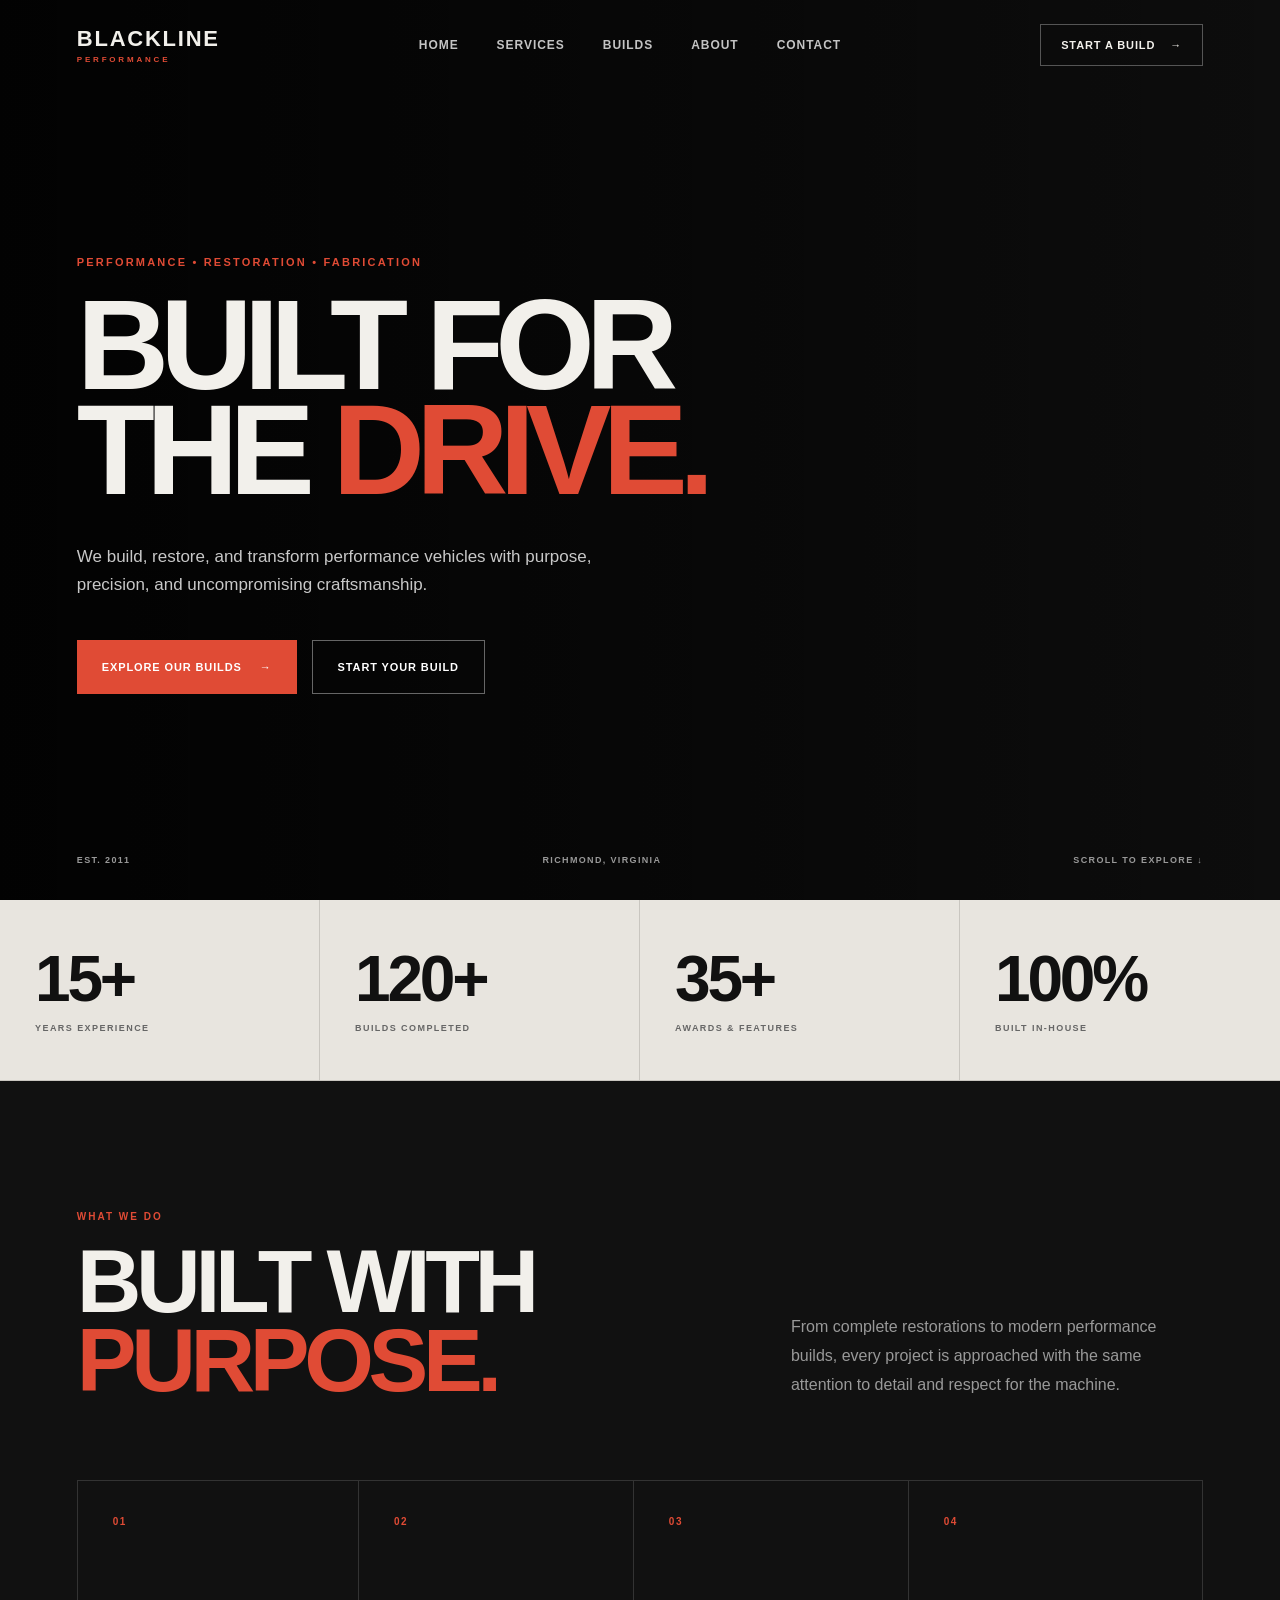
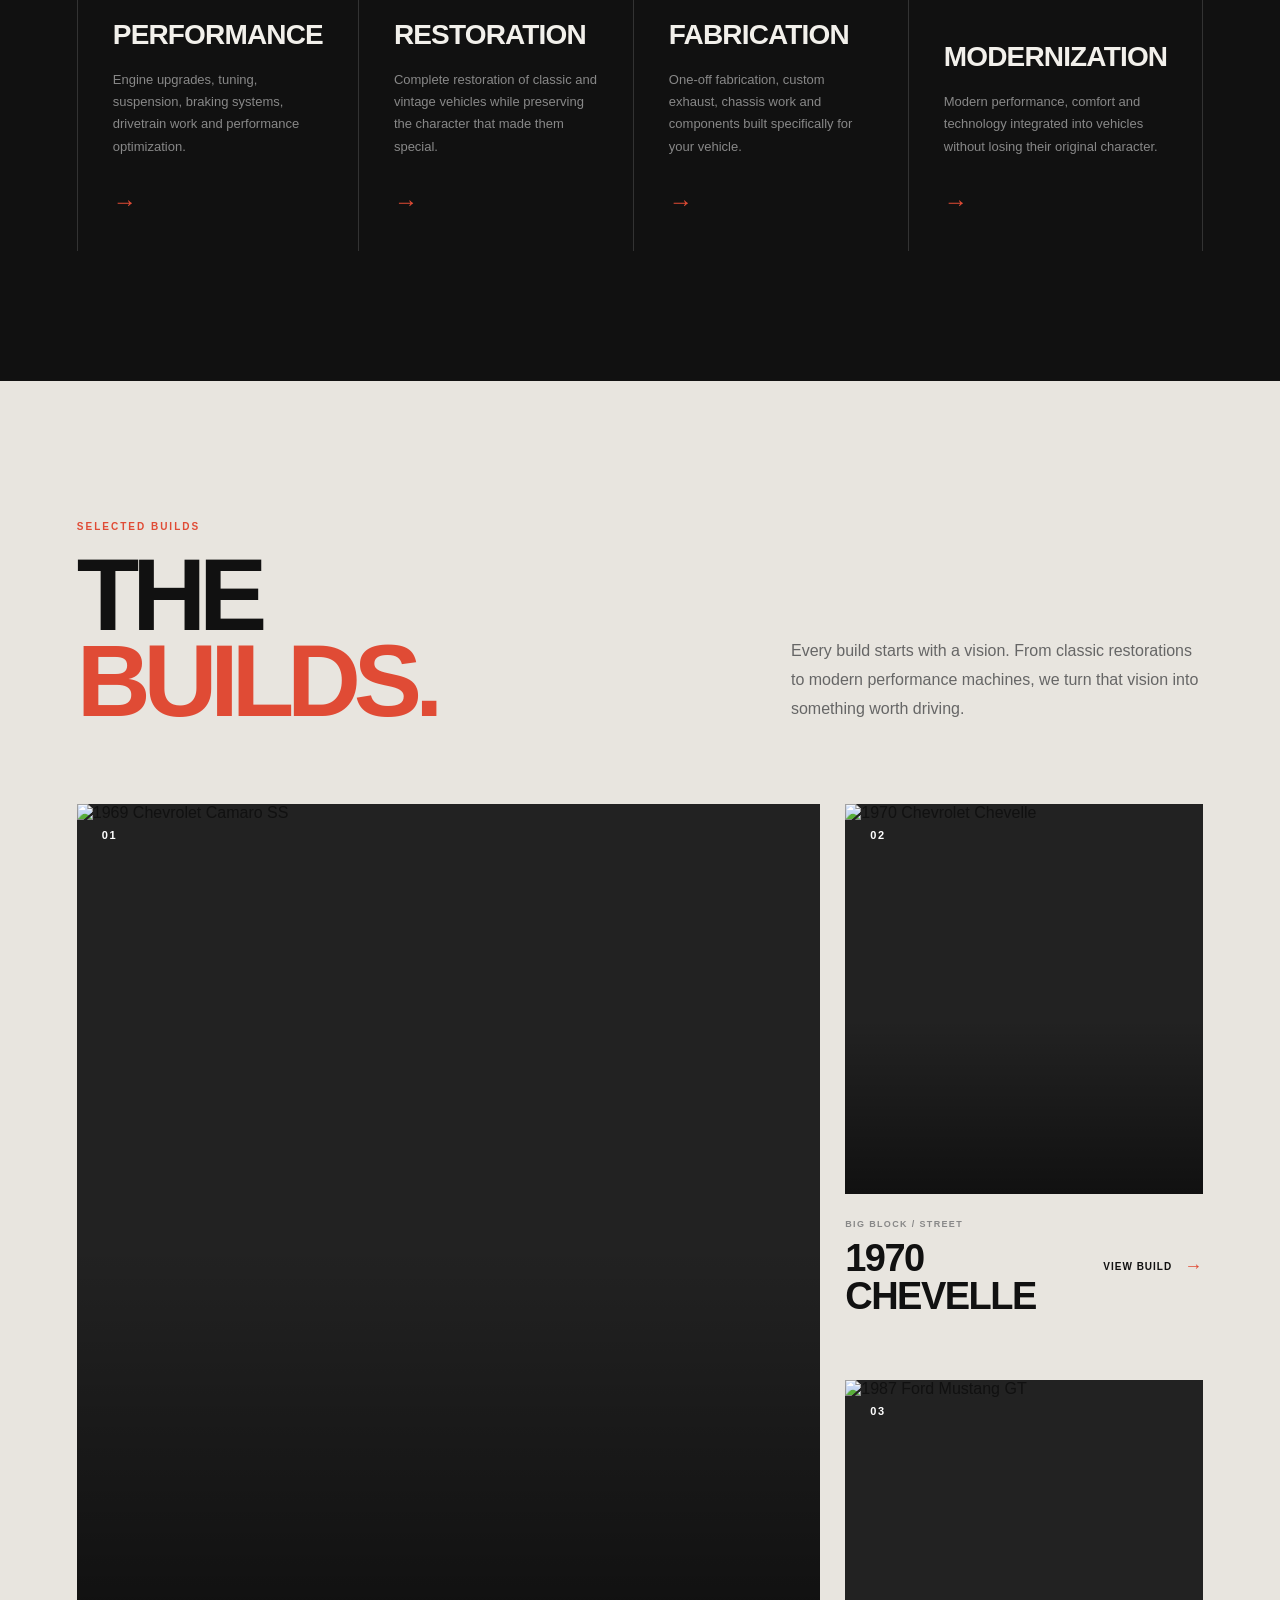
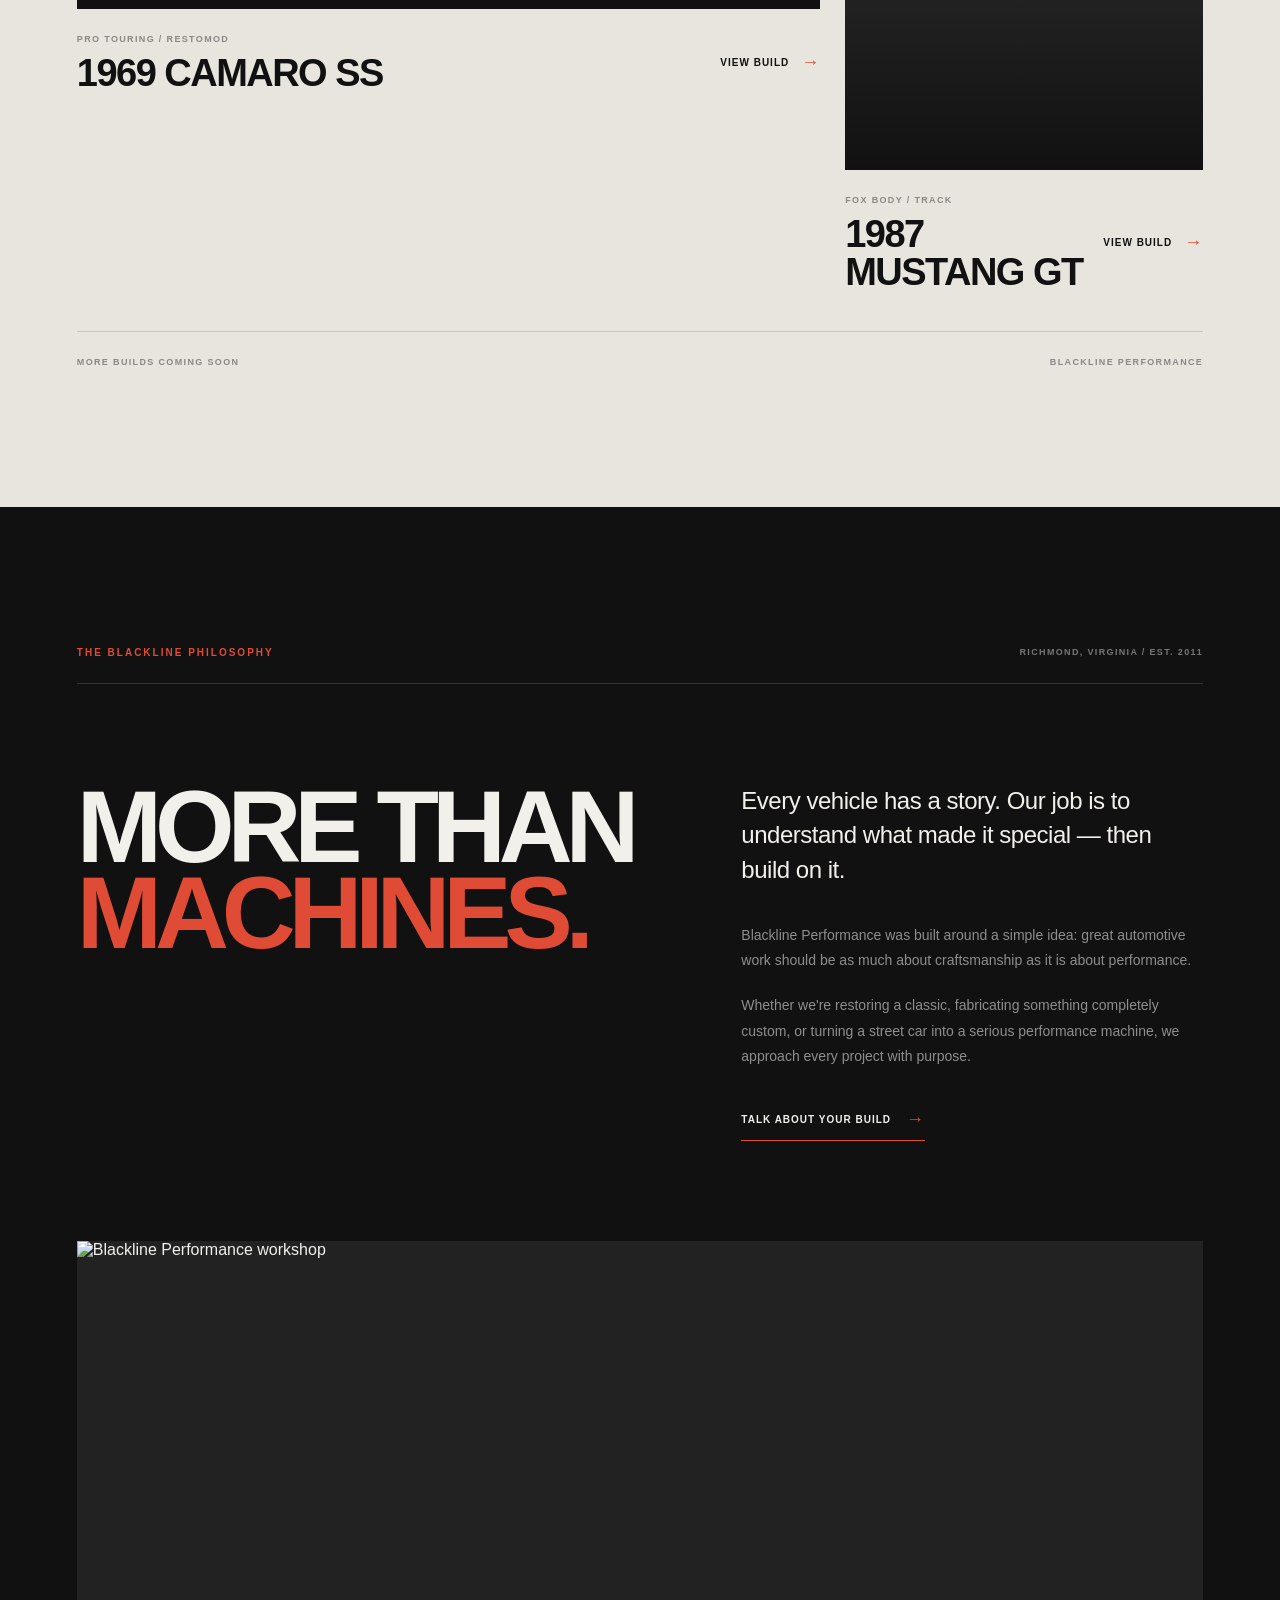
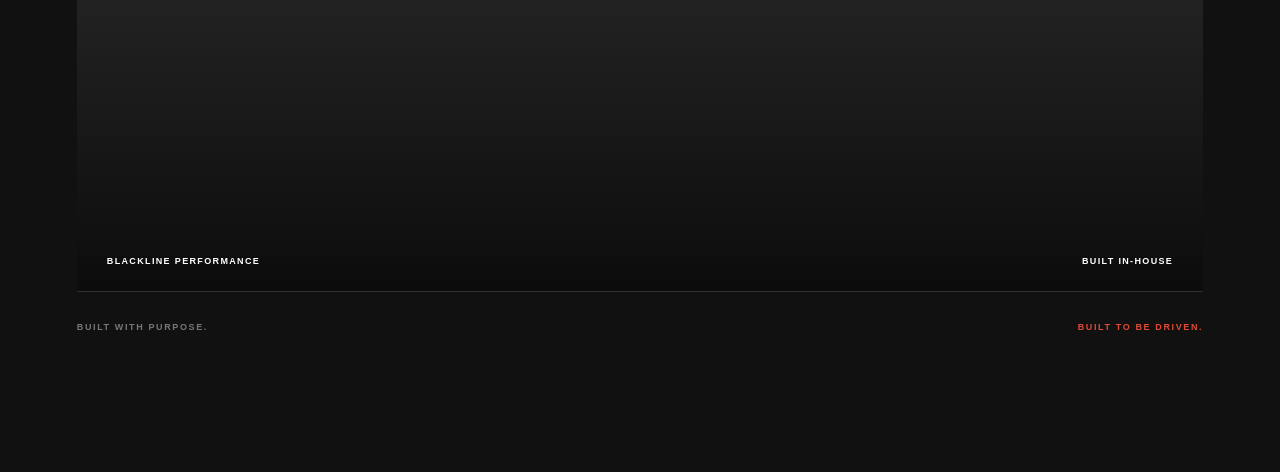
==== index.html @ ebdeb89d "About Section" ====
<!DOCTYPE html>
<html lang="en">

<head>

    <meta charset="UTF-8">

    <meta
        name="viewport"
        content="width=device-width, initial-scale=1.0">

    <title>Blackline Performance | Built for the Drive</title>

    <link rel="stylesheet" href="style.css">

</head>


<body>


    <!-- ================================
         NAVIGATION
    ================================= -->

    <header class="header">

        <nav class="nav">

            <a href="#" class="nav__logo">
                BLACKLINE
                <span>PERFORMANCE</span>
            </a>


            <div class="nav__links">

                <a href="#home">Home</a>

                <a href="#services">Services</a>

                <a href="#builds">Builds</a>

                <a href="#about">About</a>

                <a href="#contact">Contact</a>

            </div>


            <a href="#contact" class="nav__cta">
                Start a Build
                <span>→</span>
            </a>


            <button
                class="nav__menu"
                id="menu-btn"
                aria-label="Open menu">

                <span></span>
                <span></span>

            </button>

        </nav>

    </header>



    <!-- ================================
         MOBILE MENU
    ================================= -->

    <div class="mobile-menu" id="mobile-menu">

        <a href="#home">Home</a>

        <a href="#services">Services</a>

        <a href="#builds">Builds</a>

        <a href="#about">About</a>

        <a href="#contact">Contact</a>

        <a href="#contact" class="mobile-menu__cta">
            Start a Build →
        </a>

    </div>


    <div class="overlay" id="overlay"></div>



    <!-- ================================
         HERO
    ================================= -->

    <main>


        <section class="hero" id="home">

            <div class="hero__overlay"></div>


            <div class="hero__content">

                <p class="hero__eyebrow">
                    PERFORMANCE • RESTORATION • FABRICATION
                </p>


                <h1>
                    Built for<br>
                    the <span>Drive.</span>
                </h1>


                <p class="hero__description">
                    We build, restore, and transform performance
                    vehicles with purpose, precision, and
                    uncompromising craftsmanship.
                </p>


                <div class="hero__actions">

                    <a
                        href="#builds"
                        class="hero__button hero__button--primary">

                        Explore Our Builds
                        <span>→</span>

                    </a>


                    <a
                        href="#contact"
                        class="hero__button hero__button--secondary">

                        Start Your Build

                    </a>

                </div>

            </div>


            <div class="hero__bottom">

                <span>
                    EST. 2011
                </span>

                <span>
                    RICHMOND, VIRGINIA
                </span>

                <span>
                    SCROLL TO EXPLORE ↓
                </span>

            </div>

        </section>



        <!-- Placeholder sections -->

        <!-- ================================
     STATS
================================= -->

<section class="stats">

    <div class="stats__item">

        <span class="stats__number">
            15+
        </span>

        <span class="stats__label">
            YEARS EXPERIENCE
        </span>

    </div>


    <div class="stats__item">

        <span class="stats__number">
            120+
        </span>

        <span class="stats__label">
            BUILDS COMPLETED
        </span>

    </div>


    <div class="stats__item">

        <span class="stats__number">
            35+
        </span>

        <span class="stats__label">
            AWARDS & FEATURES
        </span>

    </div>


    <div class="stats__item">

        <span class="stats__number">
            100%
        </span>

        <span class="stats__label">
            BUILT IN-HOUSE
        </span>

    </div>

</section>


<!-- ================================
     SERVICES
================================= -->

<section class="services" id="services">

    <div class="services__heading">

        <div>

            <p class="section__eyebrow">
                WHAT WE DO
            </p>

            <h2>
                Built With<br>
                <span>Purpose.</span>
            </h2>

        </div>


        <p class="services__intro">
            From complete restorations to modern performance
            builds, every project is approached with the same
            attention to detail and respect for the machine.
        </p>

    </div>


    <div class="services__grid">


        <article class="service-card">

            <span class="service-card__number">
                01
            </span>

            <h3>
                Performance
            </h3>

            <p>
                Engine upgrades, tuning, suspension,
                braking systems, drivetrain work and
                performance optimization.
            </p>

            <span class="service-card__arrow">
                →
            </span>

        </article>


        <article class="service-card">

            <span class="service-card__number">
                02
            </span>

            <h3>
                Restoration
            </h3>

            <p>
                Complete restoration of classic and
                vintage vehicles while preserving the
                character that made them special.
            </p>

            <span class="service-card__arrow">
                →
            </span>

        </article>


        <article class="service-card">

            <span class="service-card__number">
                03
            </span>

            <h3>
                Fabrication
            </h3>

            <p>
                One-off fabrication, custom exhaust,
                chassis work and components built
                specifically for your vehicle.
            </p>

            <span class="service-card__arrow">
                →
            </span>

        </article>


        <article class="service-card">

            <span class="service-card__number">
                04
            </span>

            <h3>
                Modernization
            </h3>

            <p>
                Modern performance, comfort and
                technology integrated into vehicles
                without losing their original character.
            </p>

            <span class="service-card__arrow">
                →
            </span>

        </article>


    </div>

</section>

<!-- ================================
     FEATURED BUILDS
================================= -->

<section class="builds" id="builds">

    <div class="builds__heading">

        <div>

            <p class="section__eyebrow">
                SELECTED BUILDS
            </p>

            <h2>
                The<br>
                <span>Builds.</span>
            </h2>

        </div>


        <p class="builds__intro">
            Every build starts with a vision. From classic
            restorations to modern performance machines,
            we turn that vision into something worth driving.
        </p>

    </div>


    <div class="builds__grid">


        <!-- BUILD 01 -->

        <article class="build-card build-card--large">

            <div class="build-card__image">

                <img
                    src="asset/build-01.jpg"
                    alt="1969 Chevrolet Camaro SS">

                <span class="build-card__number">
                    01
                </span>

            </div>


            <div class="build-card__content">

                <div>

                    <span class="build-card__category">
                        PRO TOURING / RESTOMOD
                    </span>

                    <h3>
                        1969 Camaro SS
                    </h3>

                </div>


                <a
                    href="#contact"
                    class="build-card__link">

                    View Build
                    <span>→</span>

                </a>

            </div>

        </article>



        <!-- BUILD 02 -->

        <article class="build-card">

            <div class="build-card__image">

                <img
                    src="asset/build-02.jpg"
                    alt="1970 Chevrolet Chevelle">

                <span class="build-card__number">
                    02
                </span>

            </div>


            <div class="build-card__content">

                <div>

                    <span class="build-card__category">
                        BIG BLOCK / STREET
                    </span>

                    <h3>
                        1970 Chevelle
                    </h3>

                </div>


                <a
                    href="#contact"
                    class="build-card__link">

                    View Build
                    <span>→</span>

                </a>

            </div>

        </article>



        <!-- BUILD 03 -->

        <article class="build-card">

            <div class="build-card__image">

                <img
                    src="asset/build-03.jpg"
                    alt="1987 Ford Mustang GT">

                <span class="build-card__number">
                    03
                </span>

            </div>


            <div class="build-card__content">

                <div>

                    <span class="build-card__category">
                        FOX BODY / TRACK
                    </span>

                    <h3>
                        1987 Mustang GT
                    </h3>

                </div>


                <a
                    href="#contact"
                    class="build-card__link">

                    View Build
                    <span>→</span>

                </a>

            </div>

        </article>


    </div>


    <div class="builds__footer">

        <p>
            MORE BUILDS COMING SOON
        </p>

        <span>
            BLACKLINE PERFORMANCE
        </span>

    </div>

</section>

<!-- ================================
     ABOUT
================================= -->

<section class="about" id="about">

    <div class="about__top">

        <p class="section__eyebrow">
            THE BLACKLINE PHILOSOPHY
        </p>

        <span class="about__location">
            RICHMOND, VIRGINIA / EST. 2011
        </span>

    </div>


    <div class="about__content">

        <h2>
            More Than<br>
            <span>Machines.</span>
        </h2>


        <div class="about__copy">

            <p class="about__lead">
                Every vehicle has a story. Our job is to
                understand what made it special — then
                build on it.
            </p>


            <p>
                Blackline Performance was built around a simple
                idea: great automotive work should be as much
                about craftsmanship as it is about performance.
            </p>


            <p>
                Whether we're restoring a classic, fabricating
                something completely custom, or turning a street
                car into a serious performance machine, we
                approach every project with purpose.
            </p>


            <a
                href="#contact"
                class="about__link">

                Talk About Your Build
                <span>→</span>

            </a>

        </div>

    </div>


    <div class="about__image">

        <img
            src="asset/shop.jpg"
            alt="Blackline Performance workshop">

        <div class="about__image-label">

            <span>
                BLACKLINE PERFORMANCE
            </span>

            <span>
                BUILT IN-HOUSE
            </span>

        </div>

    </div>


    <div class="about__statement">

        <span>
            BUILT WITH PURPOSE.
        </span>

        <span>
            BUILT TO BE DRIVEN.
        </span>

    </div>

</section>



</main>


    <script src="script.js"></script>

</body>

</html>
---- style.css ----
/* =========================================
   RESET
========================================= */

* {
    margin: 0;
    padding: 0;
    box-sizing: border-box;
}


html {
    scroll-behavior: smooth;
}


body {
    background: #111111;
    color: #f2f0eb;
    font-family: Arial, Helvetica, sans-serif;
}


a {
    color: inherit;
    text-decoration: none;
}


/* =========================================
   HEADER
========================================= */

.header {
    position: absolute;
    top: 0;
    left: 0;
    width: 100%;
    z-index: 100;
}


.nav {
    width: 100%;
    min-height: 90px;
    padding: 0 6%;
    display: flex;
    align-items: center;
    justify-content: space-between;
}


/* LOGO */

.nav__logo {
    display: flex;
    flex-direction: column;
    font-size: 22px;
    font-weight: 800;
    letter-spacing: 0.08em;
}


.nav__logo span {
    margin-top: 3px;
    font-size: 8px;
    letter-spacing: 0.35em;
    color: #e04b35;
}


/* NAV LINKS */

.nav__links {
    display: flex;
    align-items: center;
    gap: 38px;
}


.nav__links a {
    font-size: 12px;
    font-weight: 600;
    text-transform: uppercase;
    letter-spacing: 0.08em;
    color: #c4c4c4;
    transition: color 0.3s ease;
}


.nav__links a:hover {
    color: #e04b35;
}


/* CTA */

.nav__cta {
    display: inline-flex;
    align-items: center;
    gap: 15px;
    padding: 14px 20px;
    border: 1px solid #555555;
    font-size: 11px;
    font-weight: 700;
    text-transform: uppercase;
    letter-spacing: 0.08em;
    transition: 0.3s ease;
}


.nav__cta:hover {
    background: #e04b35;
    border-color: #e04b35;
    color: #ffffff;
}


/* MOBILE BUTTON */

.nav__menu {
    display: none;
    background: none;
    border: none;
    cursor: pointer;
}


.nav__menu span {
    display: block;
    width: 28px;
    height: 2px;
    background: #ffffff;
    margin: 6px 0;
}


/* =========================================
   HERO
========================================= */

.hero {
    min-height: 100vh;
    position: relative;
    display: flex;
    align-items: center;
    overflow: hidden;

    background-image:
        url("asset/hero.jpg");

    background-size: cover;
    background-position: center;
}


/* DARK OVERLAY */

.hero__overlay {
    position: absolute;
    inset: 0;

    background:
        linear-gradient(
            90deg,
            rgba(0, 0, 0, 0.88) 0%,
            rgba(0, 0, 0, 0.62) 45%,
            rgba(0, 0, 0, 0.25) 100%
        );
}


/* HERO CONTENT */

.hero__content {
    position: relative;
    z-index: 2;
    width: 100%;
    max-width: 850px;
    padding: 150px 6% 100px;
}


.hero__eyebrow {
    margin-bottom: 25px;
    font-size: 11px;
    font-weight: 700;
    letter-spacing: 0.2em;
    color: #e04b35;
}


.hero h1 {
    font-size: clamp(70px, 10vw, 150px);
    line-height: 0.82;
    letter-spacing: -0.07em;
    text-transform: uppercase;
    font-weight: 800;
}


.hero h1 span {
    color: #e04b35;
}


.hero__description {
    max-width: 520px;
    margin-top: 40px;
    font-size: 17px;
    line-height: 1.7;
    color: #c8c8c8;
}


/* HERO BUTTONS */

.hero__actions {
    display: flex;
    align-items: center;
    gap: 15px;
    margin-top: 40px;
}


.hero__button {
    min-height: 54px;
    padding: 0 25px;
    display: inline-flex;
    align-items: center;
    justify-content: center;
    gap: 18px;

    font-size: 11px;
    font-weight: 700;
    text-transform: uppercase;
    letter-spacing: 0.08em;

    transition: 0.3s ease;
}


.hero__button--primary {
    background: #e04b35;
    color: #ffffff;
}


.hero__button--primary:hover {
    background: #ffffff;
    color: #111111;
}


.hero__button--secondary {
    border: 1px solid #666666;
    color: #ffffff;
}


.hero__button--secondary:hover {
    border-color: #e04b35;
    color: #e04b35;
}


/* HERO BOTTOM */

.hero__bottom {
    position: absolute;
    z-index: 2;
    bottom: 35px;
    left: 6%;
    right: 6%;

    display: flex;
    justify-content: space-between;

    font-size: 9px;
    font-weight: 700;
    letter-spacing: 0.15em;
    color: #999999;
}


/* =========================================
   MOBILE MENU
========================================= */

.mobile-menu {
    position: fixed;
    top: 0;
    right: -100%;
    width: 80%;
    max-width: 360px;
    height: 100vh;
    padding: 120px 35px 40px;

    background: #171717;

    display: flex;
    flex-direction: column;
    gap: 25px;

    z-index: 200;

    transition: right 0.4s ease;
}


.mobile-menu.active {
    right: 0;
}


.mobile-menu a {
    font-size: 18px;
    font-weight: 700;
    text-transform: uppercase;
    letter-spacing: 0.08em;
}


.mobile-menu__cta {
    margin-top: 20px;
    padding: 18px;
    background: #e04b35;
    text-align: center;
}


.overlay {
    position: fixed;
    inset: 0;
    background: rgba(0, 0, 0, 0.65);
    opacity: 0;
    visibility: hidden;
    z-index: 150;
    transition: 0.3s ease;
}


.overlay.active {
    opacity: 1;
    visibility: visible;
}


/* =========================================
   MOBILE
========================================= */

@media (max-width: 768px) {

    .nav {
        min-height: 75px;
        padding: 0 25px;
    }


    .nav__links,
    .nav__cta {
        display: none;
    }


    .nav__menu {
        display: block;
    }


    .hero {
        min-height: 100svh;
        background-position: 62% center;
    }


    .hero__content {
        padding: 140px 25px 130px;
    }


    .hero__eyebrow {
        font-size: 9px;
        line-height: 1.6;
        max-width: 300px;
    }


    .hero h1 {
        font-size: clamp(65px, 19vw, 100px);
    }


    .hero__description {
        margin-top: 30px;
        font-size: 15px;
    }


    .hero__actions {
        flex-direction: column;
        align-items: stretch;
        max-width: 330px;
    }


    .hero__button {
        width: 100%;
    }


    .hero__bottom {
        left: 25px;
        right: 25px;
        bottom: 25px;
    }


    .hero__bottom span:nth-child(2) {
        display: none;
    }


    .hero__bottom span {
        font-size: 8px;
    }

}

/* =========================================
   STATS
========================================= */

.stats {
    display: grid;
    grid-template-columns: repeat(4, 1fr);

    background: #e8e5df;
    color: #111111;

    border-bottom: 1px solid #c9c6c0;
}


.stats__item {
    min-height: 180px;
    padding: 35px;

    display: flex;
    flex-direction: column;
    justify-content: center;

    border-right: 1px solid #c9c6c0;
}


.stats__item:last-child {
    border-right: none;
}


.stats__number {
    font-size: clamp(42px, 5vw, 70px);
    line-height: 1;
    font-weight: 800;
    letter-spacing: -0.05em;
}


.stats__label {
    margin-top: 12px;

    font-size: 9px;
    font-weight: 700;
    letter-spacing: 0.16em;

    color: #666666;
}


/* =========================================
   SERVICES
========================================= */

.services {
    padding: 130px 6%;
    background: #111111;
}


.services__heading {
    display: grid;
    grid-template-columns: 1fr 0.65fr;
    gap: 80px;

    margin-bottom: 80px;
}


.section__eyebrow {
    margin-bottom: 20px;

    font-size: 10px;
    font-weight: 700;
    letter-spacing: 0.2em;

    color: #e04b35;
}


.services h2 {
    font-size: clamp(55px, 7vw, 100px);
    line-height: 0.88;
    letter-spacing: -0.06em;
    text-transform: uppercase;
}


.services h2 span {
    color: #e04b35;
}


.services__intro {
    align-self: end;

    max-width: 480px;

    font-size: 16px;
    line-height: 1.8;

    color: #999999;
}


/* SERVICE GRID */

.services__grid {
    display: grid;
    grid-template-columns: repeat(4, 1fr);

    border-top: 1px solid #333333;
}


.service-card {
    position: relative;

    min-height: 370px;

    padding: 35px;

    border-right: 1px solid #333333;

    display: flex;
    flex-direction: column;

    transition:
        background 0.3s ease,
        transform 0.3s ease;
}


.service-card:first-child {
    border-left: 1px solid #333333;
}


.service-card:hover {
    background: #191919;
}


.service-card__number {
    font-size: 10px;
    font-weight: 700;
    letter-spacing: 0.15em;

    color: #e04b35;
}


.service-card h3 {
    margin-top: auto;
    margin-bottom: 20px;

    font-size: 28px;
    line-height: 1;

    text-transform: uppercase;
    letter-spacing: -0.03em;
}


.service-card p {
    max-width: 260px;

    font-size: 13px;
    line-height: 1.7;

    color: #888888;
}


.service-card__arrow {
    margin-top: 30px;

    font-size: 24px;

    color: #e04b35;
}


/* =========================================
   SERVICES MOBILE
========================================= */

@media (max-width: 900px) {

    .stats {
        grid-template-columns: repeat(2, 1fr);
    }


    .stats__item:nth-child(2) {
        border-right: none;
    }


    .stats__item:nth-child(3),
    .stats__item:nth-child(4) {
        border-top: 1px solid #c9c6c0;
    }


    .services__heading {
        grid-template-columns: 1fr;
        gap: 35px;
    }


    .services__grid {
        grid-template-columns: repeat(2, 1fr);
    }


    .service-card:nth-child(2) {
        border-right: none;
    }


    .service-card:nth-child(3),
    .service-card:nth-child(4) {
        border-top: 1px solid #333333;
    }

}


@media (max-width: 600px) {

    .stats__item {
        min-height: 140px;
        padding: 25px;
    }


    .stats__number {
        font-size: 45px;
    }


    .services {
        padding: 90px 25px;
    }


    .services__heading {
        margin-bottom: 55px;
    }


    .services__grid {
        grid-template-columns: 1fr;
    }


    .service-card,
    .service-card:first-child,
    .service-card:nth-child(2) {
        border-left: 1px solid #333333;
        border-right: 1px solid #333333;
    }


    .service-card {
        min-height: 330px;
        border-bottom: 1px solid #333333;
    }


    .service-card:first-child {
        border-top: 1px solid #333333;
    }

}

/* =========================================
   FEATURED BUILDS
========================================= */

.builds {
    padding: 140px 6%;
    background: #e8e5df;
    color: #111111;
}


.builds__heading {
    display: grid;
    grid-template-columns: 1fr 0.65fr;
    gap: 80px;

    margin-bottom: 80px;
}


.builds h2 {
    font-size: clamp(60px, 8vw, 110px);
    line-height: 0.84;
    letter-spacing: -0.07em;
    text-transform: uppercase;
}


.builds h2 span {
    color: #e04b35;
}


.builds__intro {
    max-width: 480px;
    align-self: end;

    font-size: 16px;
    line-height: 1.8;

    color: #666666;
}


/* =========================================
   BUILD GRID
========================================= */

.builds__grid {
    display: grid;
    grid-template-columns: 1.35fr 0.65fr;
    gap: 25px;
}


/* BUILD CARD */

.build-card {
    position: relative;
}


.build-card--large {
    grid-row: span 2;
}


.build-card__image {
    position: relative;
    width: 100%;
    height: 390px;

    overflow: hidden;

    background: #222222;
}


.build-card--large .build-card__image {
    height: 805px;
}


.build-card__image::after {
    content: "";

    position: absolute;
    inset: 0;

    background: linear-gradient(
        to top,
        rgba(0, 0, 0, 0.5),
        transparent 45%
    );

    pointer-events: none;
}


.build-card__image img {
    width: 100%;
    height: 100%;

    display: block;

    object-fit: cover;

    transition: transform 0.7s ease;
}


.build-card:hover .build-card__image img {
    transform: scale(1.04);
}


/* NUMBER */

.build-card__number {
    position: absolute;

    top: 25px;
    left: 25px;

    z-index: 2;

    font-size: 11px;
    font-weight: 700;
    letter-spacing: 0.15em;

    color: #ffffff;
}


/* CARD CONTENT */

.build-card__content {
    display: flex;
    align-items: center;
    justify-content: space-between;

    gap: 20px;

    padding: 25px 0 40px;
}


.build-card__category {
    display: block;

    margin-bottom: 10px;

    font-size: 9px;
    font-weight: 700;
    letter-spacing: 0.15em;

    color: #888888;
}


.build-card h3 {
    font-size: clamp(24px, 3vw, 38px);
    line-height: 1;

    letter-spacing: -0.04em;
    text-transform: uppercase;
}


.build-card__link {
    flex-shrink: 0;

    display: inline-flex;
    align-items: center;
    gap: 12px;

    font-size: 10px;
    font-weight: 700;

    text-transform: uppercase;
    letter-spacing: 0.1em;

    color: #111111;

    transition: color 0.3s ease;
}


.build-card__link span {
    color: #e04b35;
    font-size: 18px;
}


.build-card__link:hover {
    color: #e04b35;
}


/* FOOTER */

.builds__footer {
    padding-top: 25px;

    border-top: 1px solid #c9c6c0;

    display: flex;
    justify-content: space-between;

    font-size: 9px;
    font-weight: 700;
    letter-spacing: 0.15em;

    color: #888888;
}


/* =========================================
   BUILDS RESPONSIVE
========================================= */

@media (max-width: 900px) {

    .builds {
        padding: 110px 6%;
    }


    .builds__heading {
        grid-template-columns: 1fr;
        gap: 35px;
    }


    .builds__grid {
        grid-template-columns: 1fr 1fr;
    }


    .build-card--large {
        grid-column: span 2;
        grid-row: auto;
    }


    .build-card--large .build-card__image {
        height: 550px;
    }


    .build-card__image {
        height: 350px;
    }

}


@media (max-width: 600px) {

    .builds {
        padding: 90px 25px;
    }


    .builds__heading {
        margin-bottom: 55px;
    }


    .builds__grid {
        grid-template-columns: 1fr;
        gap: 0;
    }


    .build-card--large {
        grid-column: auto;
    }


    .build-card--large .build-card__image,
    .build-card__image {
        height: 430px;
    }


    .build-card__content {
        padding: 20px 0 40px;
        align-items: flex-end;
    }


    .build-card h3 {
        font-size: 27px;
    }


    .build-card__link {
        font-size: 9px;
    }


    .builds__footer {
        gap: 20px;
        line-height: 1.5;
    }


    .builds__footer span {
        text-align: right;
    }

}

/* =========================================
   ABOUT
========================================= */

.about {
    padding: 140px 6%;
    background: #111111;
    color: #f2f0eb;
}


/* TOP */

.about__top {
    display: flex;
    justify-content: space-between;
    align-items: center;

    padding-bottom: 25px;

    border-bottom: 1px solid #333333;
}


.about__top .section__eyebrow {
    margin-bottom: 0;
}


.about__location {
    font-size: 9px;
    font-weight: 700;
    letter-spacing: 0.15em;
    color: #777777;
}


/* MAIN CONTENT */

.about__content {
    display: grid;
    grid-template-columns: 1.1fr 0.9fr;

    gap: 100px;

    padding: 100px 0;
}


.about h2 {
    font-size: clamp(65px, 8vw, 120px);
    line-height: 0.84;
    letter-spacing: -0.07em;
    text-transform: uppercase;
}


.about h2 span {
    color: #e04b35;
}


/* COPY */

.about__copy {
    max-width: 520px;
    align-self: center;
}


.about__lead {
    margin-bottom: 35px;

    font-size: 24px;
    line-height: 1.45;

    letter-spacing: -0.02em;

    color: #f2f0eb;
}


.about__copy p:not(.about__lead) {
    margin-bottom: 20px;

    font-size: 14px;
    line-height: 1.8;

    color: #8e8e8e;
}


/* LINK */

.about__link {
    display: inline-flex;
    align-items: center;
    gap: 15px;

    margin-top: 20px;
    padding-bottom: 10px;

    border-bottom: 1px solid #e04b35;

    font-size: 10px;
    font-weight: 700;

    text-transform: uppercase;
    letter-spacing: 0.1em;

    transition: 0.3s ease;
}


.about__link span {
    color: #e04b35;
    font-size: 18px;
}


.about__link:hover {
    color: #e04b35;
}


/* IMAGE */

.about__image {
    position: relative;

    width: 100%;
    height: 650px;

    overflow: hidden;

    background: #222222;
}


.about__image img {
    width: 100%;
    height: 100%;

    display: block;

    object-fit: cover;

    filter: grayscale(15%);

    transition: transform 0.7s ease;
}


.about__image:hover img {
    transform: scale(1.03);
}


/* IMAGE LABEL */

.about__image-label {
    position: absolute;

    left: 30px;
    right: 30px;
    bottom: 25px;

    display: flex;
    justify-content: space-between;

    z-index: 2;

    font-size: 9px;
    font-weight: 700;

    letter-spacing: 0.15em;

    color: #ffffff;
}


.about__image::after {
    content: "";

    position: absolute;
    inset: 0;

    background: linear-gradient(
        to top,
        rgba(0, 0, 0, 0.65),
        transparent 45%
    );

    pointer-events: none;
}


/* STATEMENT */

.about__statement {
    display: flex;
    justify-content: space-between;

    padding-top: 30px;

    border-top: 1px solid #333333;

    font-size: 9px;
    font-weight: 700;

    letter-spacing: 0.18em;

    color: #777777;
}


.about__statement span:last-child {
    color: #e04b35;
}


/* =========================================
   ABOUT RESPONSIVE
========================================= */

@media (max-width: 900px) {

    .about {
        padding: 110px 6%;
    }


    .about__content {
        grid-template-columns: 1fr;
        gap: 50px;

        padding: 80px 0;
    }


    .about__copy {
        max-width: 650px;
    }


    .about__image {
        height: 550px;
    }

}


@media (max-width: 600px) {

    .about {
        padding: 90px 25px;
    }


    .about__top {
        align-items: flex-start;
        flex-direction: column;
        gap: 15px;
    }


    .about__content {
        padding: 65px 0;
        gap: 45px;
    }


    .about h2 {
        font-size: clamp(58px, 16vw, 85px);
    }


    .about__lead {
        font-size: 20px;
    }


    .about__image {
        height: 430px;
    }


    .about__image-label {
        left: 20px;
        right: 20px;
        bottom: 20px;

        font-size: 7px;
    }


    .about__statement {
        gap: 20px;
        line-height: 1.6;
    }

}
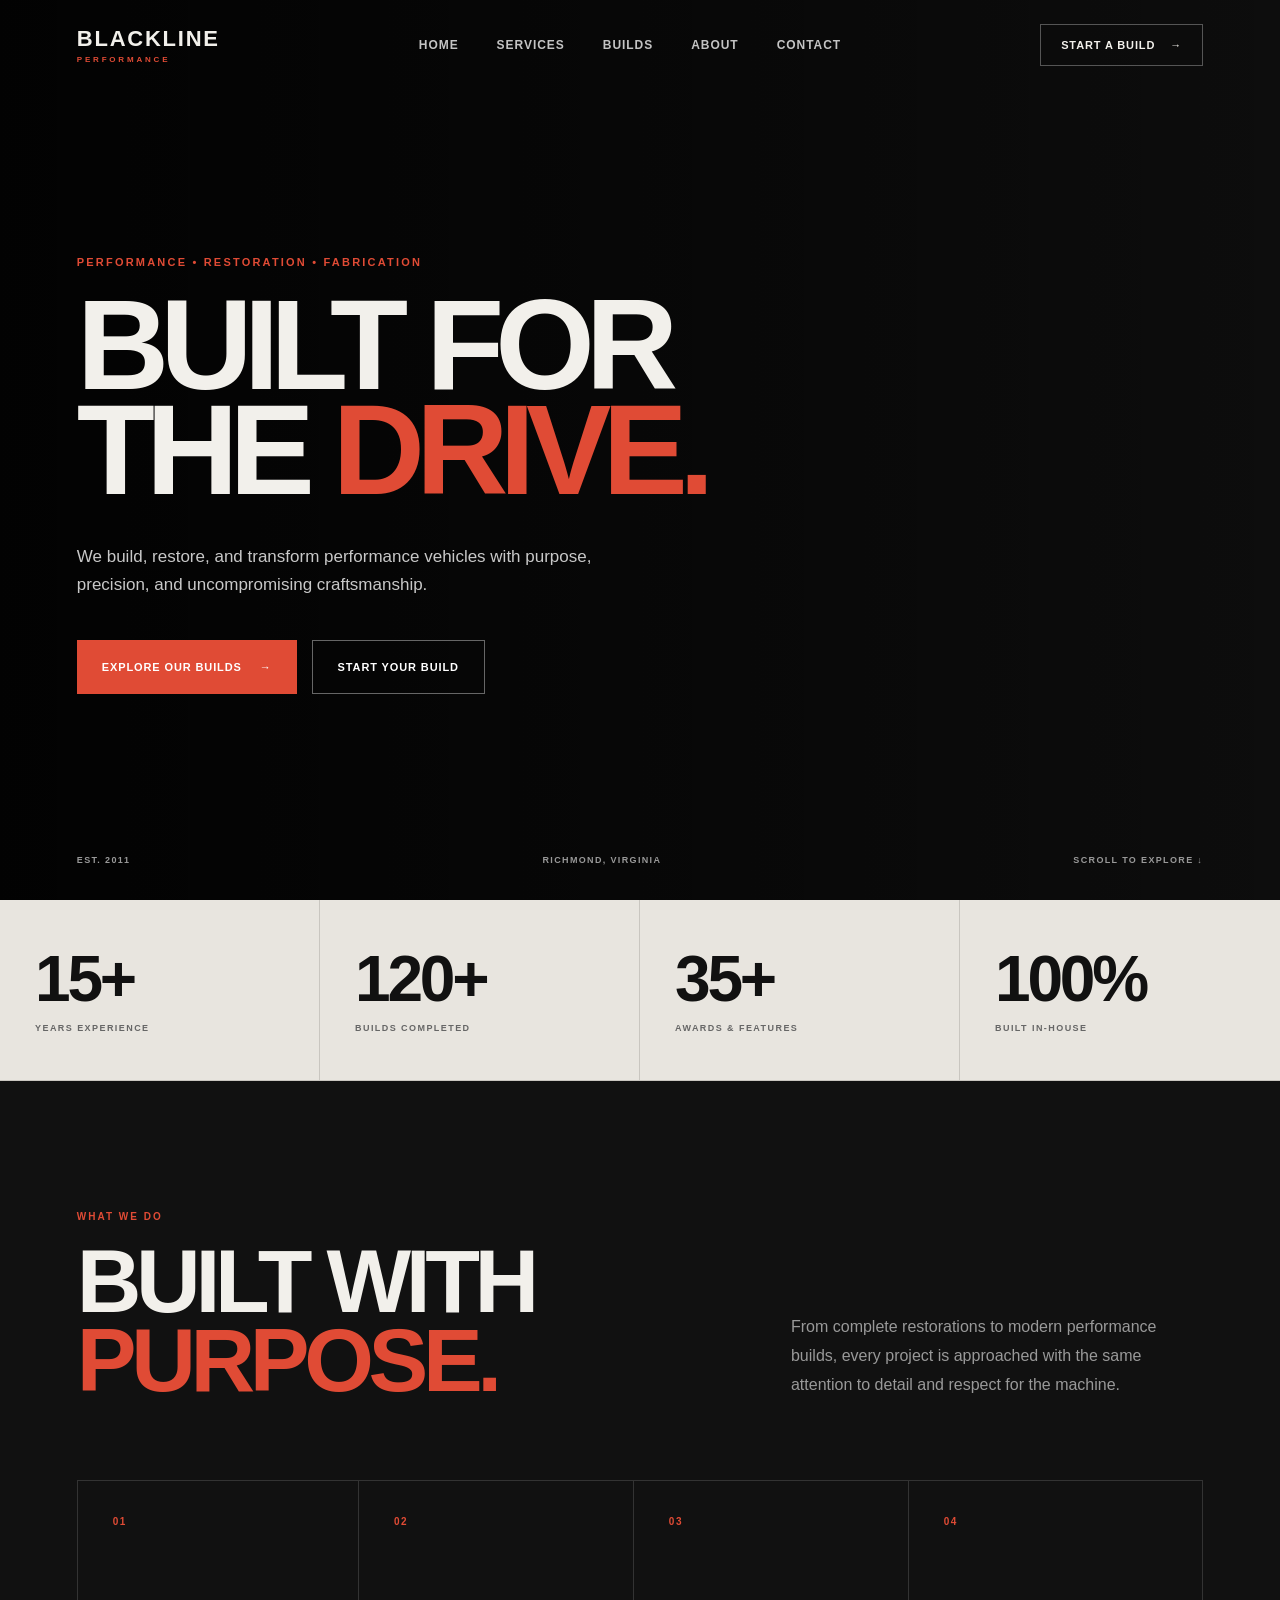
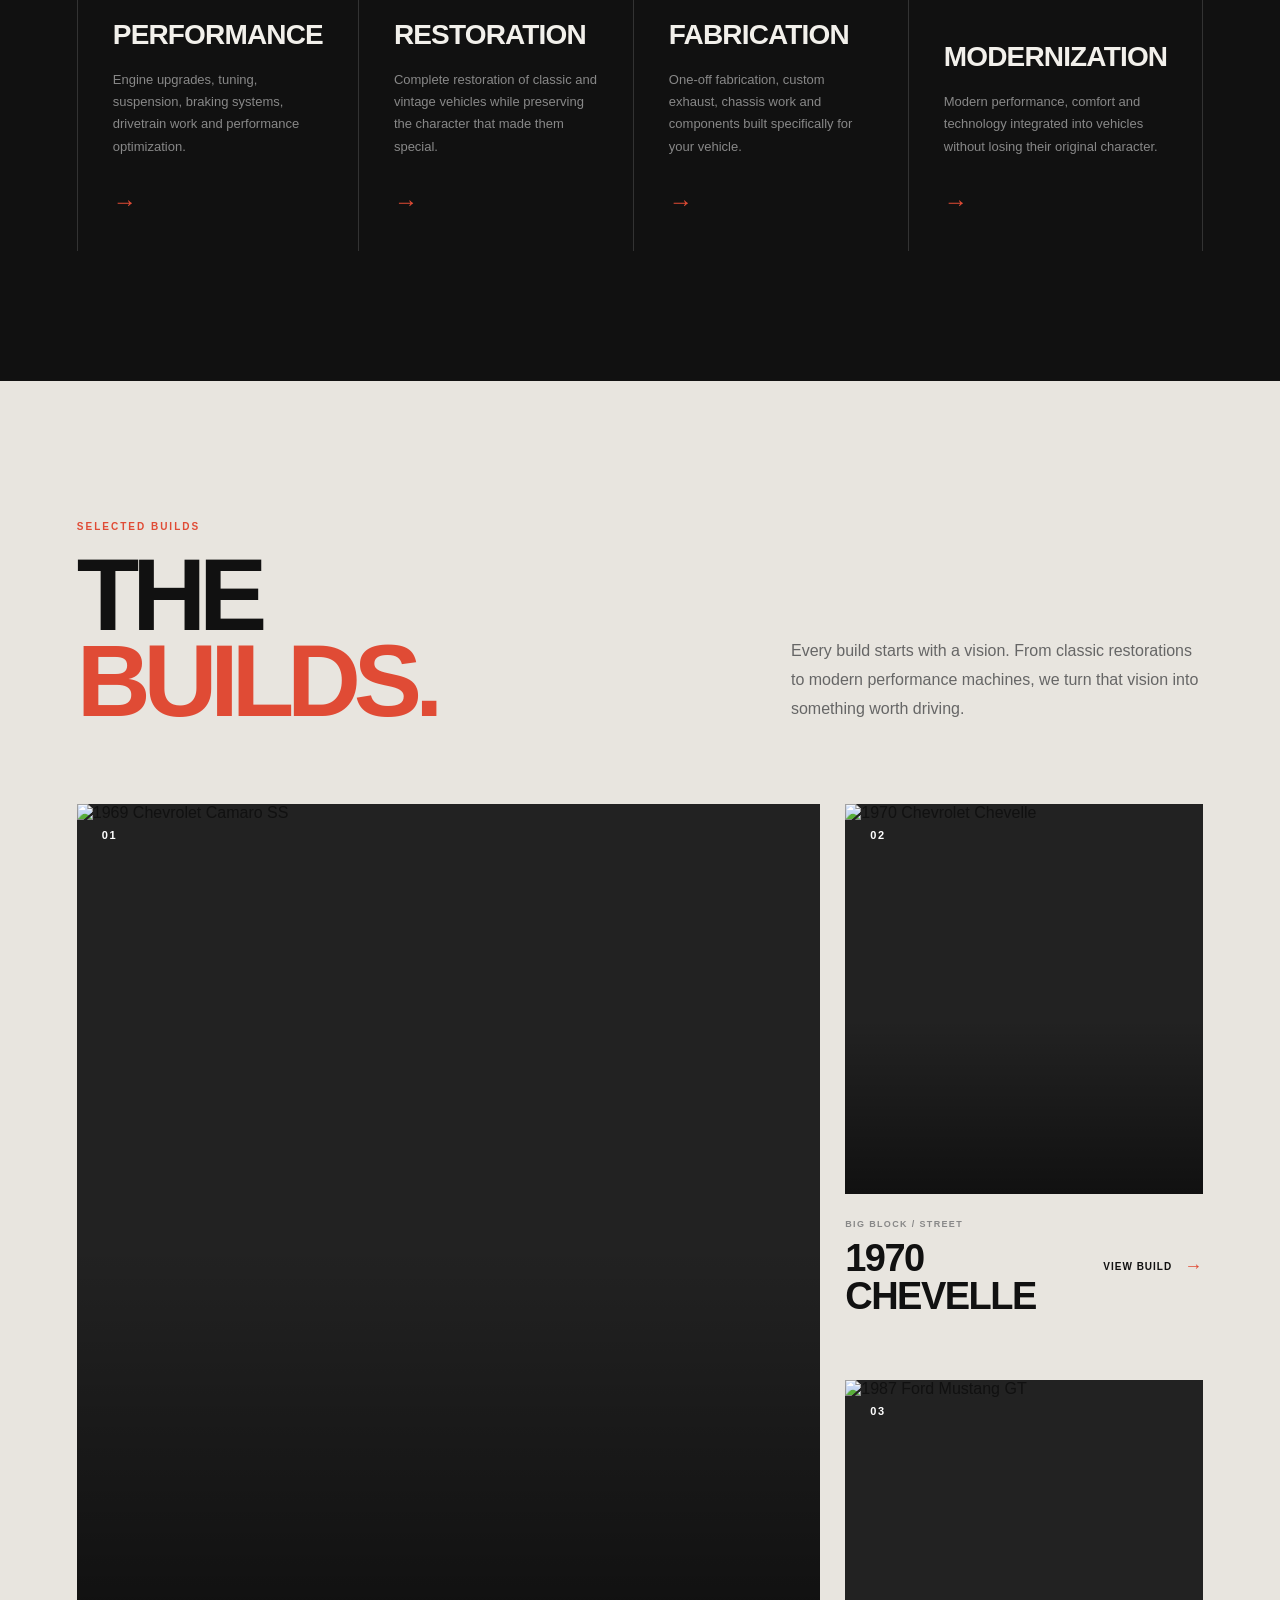
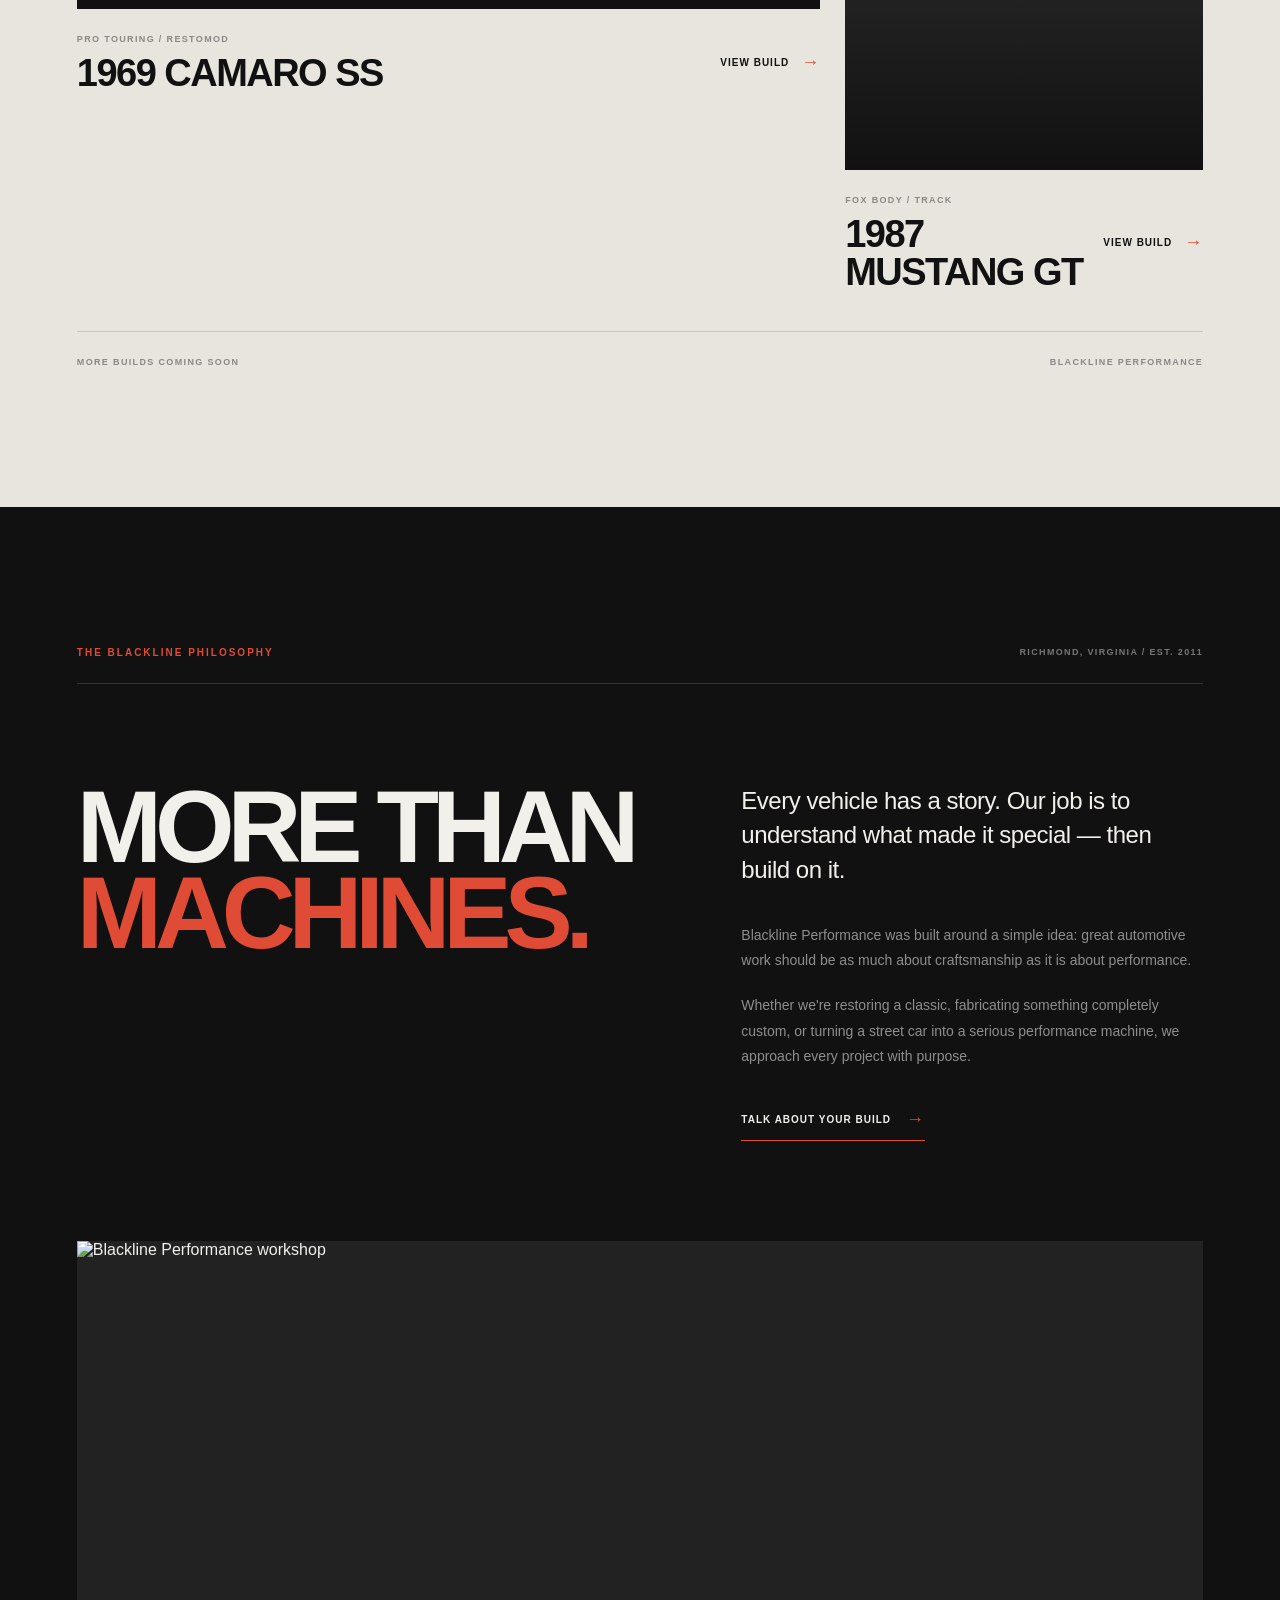
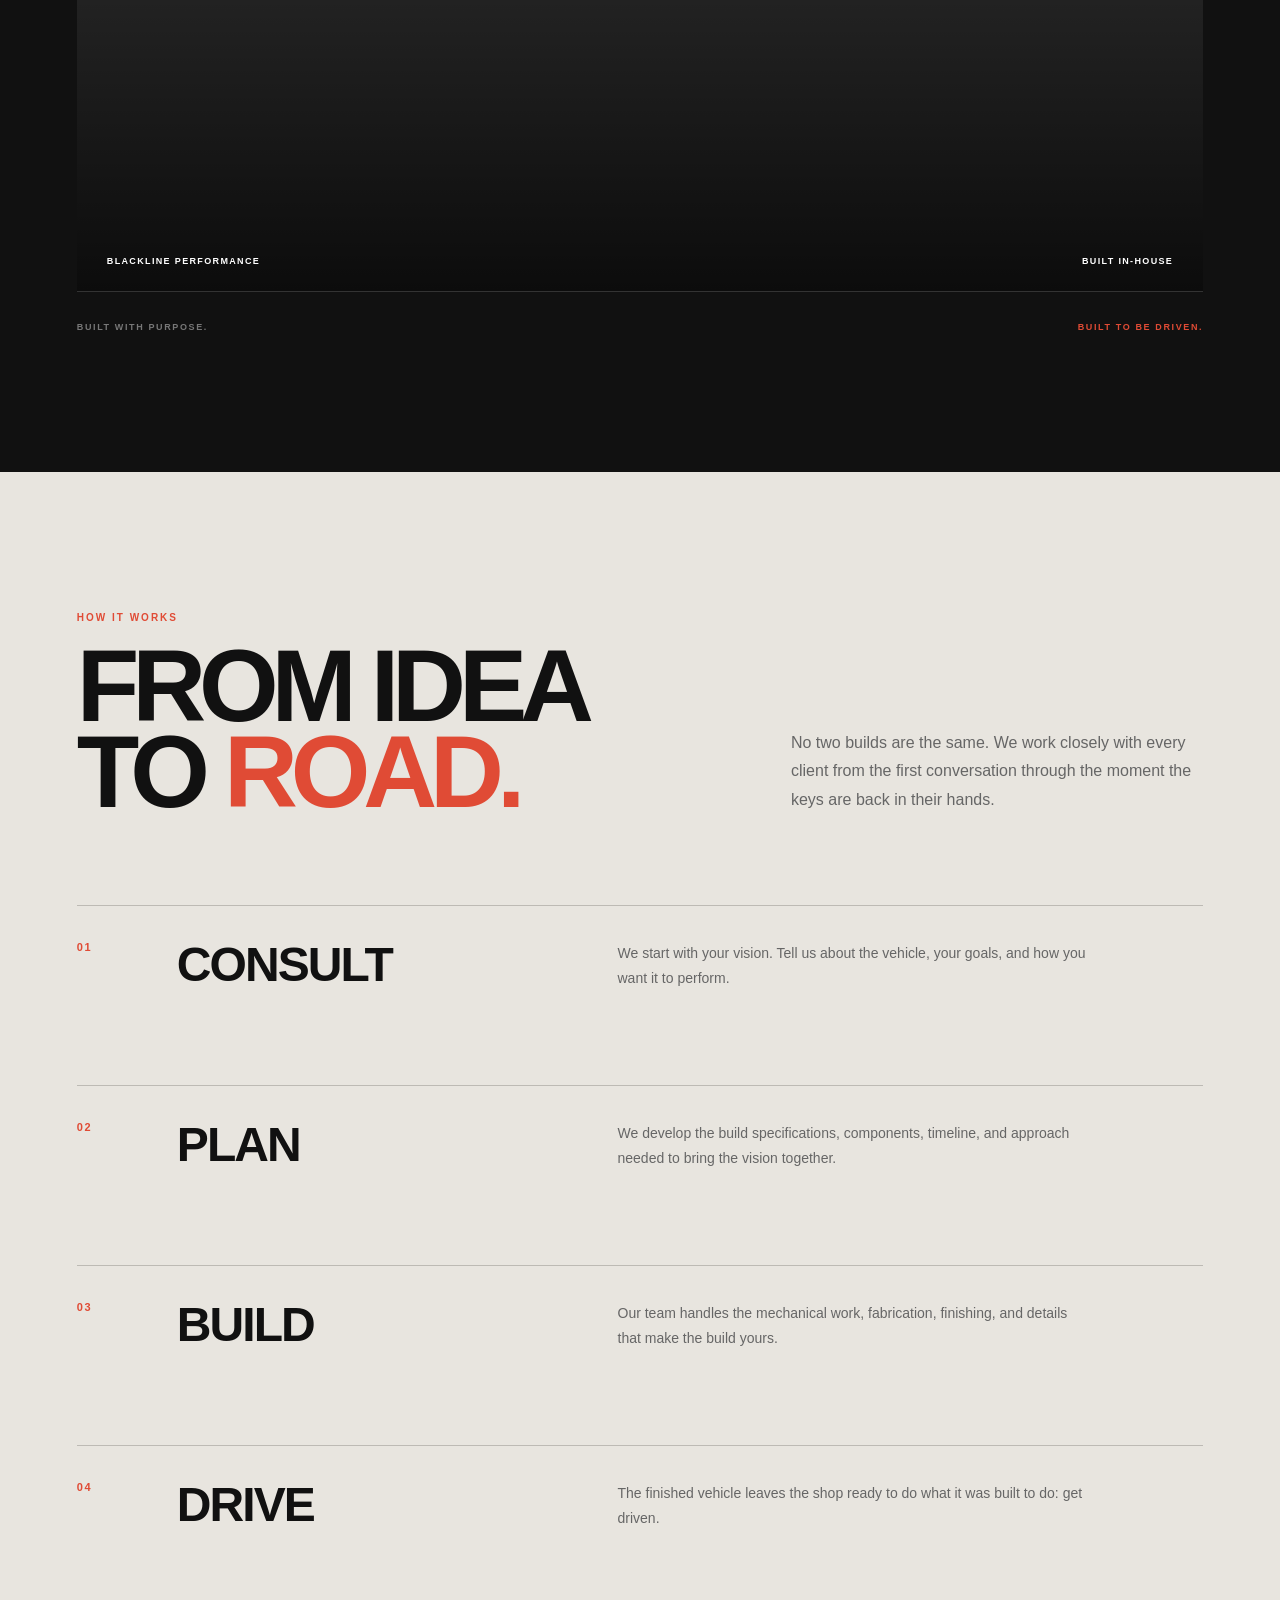
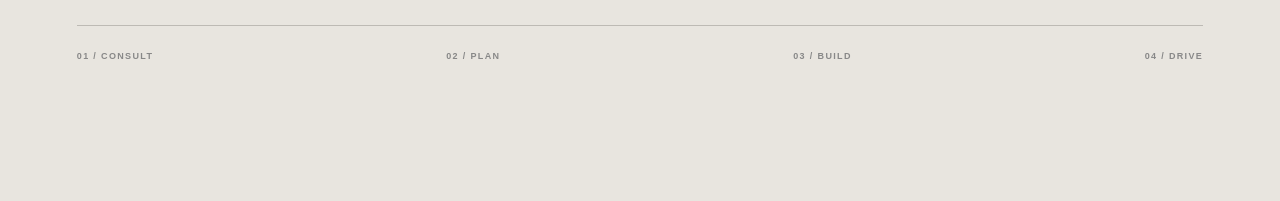
==== commit d590773c: "Process Section" ====
--- a/index.html
+++ b/index.html
@@ -657,7 +657,163 @@
 
 </section>
 
-
+<!-- ================================
+     PROCESS
+================================= -->
+
+<section class="process">
+
+    <div class="process__heading">
+
+        <div>
+
+            <p class="section__eyebrow">
+                HOW IT WORKS
+            </p>
+
+            <h2>
+                From Idea<br>
+                to <span>Road.</span>
+            </h2>
+
+        </div>
+
+
+        <p class="process__intro">
+            No two builds are the same. We work closely with
+            every client from the first conversation through
+            the moment the keys are back in their hands.
+        </p>
+
+    </div>
+
+
+    <div class="process__steps">
+
+
+        <article class="process__step">
+
+            <span class="process__number">
+                01
+            </span>
+
+            <div class="process__step-content">
+
+                <h3>
+                    Consult
+                </h3>
+
+                <p>
+                    We start with your vision. Tell us about
+                    the vehicle, your goals, and how you want
+                    it to perform.
+                </p>
+
+            </div>
+
+        </article>
+
+
+        <article class="process__step">
+
+            <span class="process__number">
+                02
+            </span>
+
+            <div class="process__step-content">
+
+                <h3>
+                    Plan
+                </h3>
+
+                <p>
+                    We develop the build specifications,
+                    components, timeline, and approach
+                    needed to bring the vision together.
+                </p>
+
+            </div>
+
+        </article>
+
+
+        <article class="process__step">
+
+            <span class="process__number">
+                03
+            </span>
+
+            <div class="process__step-content">
+
+                <h3>
+                    Build
+                </h3>
+
+                <p>
+                    Our team handles the mechanical work,
+                    fabrication, finishing, and details
+                    that make the build yours.
+                </p>
+
+            </div>
+
+        </article>
+
+
+        <article class="process__step">
+
+            <span class="process__number">
+                04
+            </span>
+
+            <div class="process__step-content">
+
+                <h3>
+                    Drive
+                </h3>
+
+                <p>
+                    The finished vehicle leaves the shop
+                    ready to do what it was built to do:
+                    get driven.
+                </p>
+
+            </div>
+
+        </article>
+
+
+    </div>
+
+
+    <div class="process__bottom">
+
+        <span>
+            01 / CONSULT
+        </span>
+
+        <span>
+            02 / PLAN
+        </span>
+
+        <span>
+            03 / BUILD
+        </span>
+
+        <span>
+            04 / DRIVE
+        </span>
+
+    </div>
+
+</section>
+
+
+<!-- ================================
+     CONTACT
+================================= -->
+
+<section id="contact"></section>
 
 </main>
 
--- a/style.css
+++ b/style.css
@@ -1322,3 +1322,193 @@
     }
 
 }
+
+/* =========================================
+   PROCESS
+========================================= */
+
+.process {
+    padding: 140px 6%;
+    background: #e8e5df;
+    color: #111111;
+}
+
+
+.process__heading {
+    display: grid;
+    grid-template-columns: 1fr 0.65fr;
+    gap: 80px;
+
+    margin-bottom: 90px;
+}
+
+
+.process h2 {
+    font-size: clamp(60px, 8vw, 110px);
+    line-height: 0.84;
+    letter-spacing: -0.07em;
+    text-transform: uppercase;
+}
+
+
+.process h2 span {
+    color: #e04b35;
+}
+
+
+.process__intro {
+    align-self: end;
+
+    max-width: 480px;
+
+    font-size: 16px;
+    line-height: 1.8;
+
+    color: #666666;
+}
+
+
+/* STEPS */
+
+.process__steps {
+    border-top: 1px solid #bdbab4;
+}
+
+
+.process__step {
+    display: grid;
+    grid-template-columns: 100px 1fr;
+
+    min-height: 180px;
+
+    padding: 35px 0;
+
+    border-bottom: 1px solid #bdbab4;
+}
+
+
+.process__number {
+    font-size: 11px;
+    font-weight: 700;
+    letter-spacing: 0.15em;
+
+    color: #e04b35;
+}
+
+
+.process__step-content {
+    display: grid;
+    grid-template-columns: 0.65fr 1fr;
+    gap: 60px;
+}
+
+
+.process__step h3 {
+    font-size: clamp(28px, 4vw, 48px);
+    line-height: 1;
+
+    text-transform: uppercase;
+    letter-spacing: -0.04em;
+}
+
+
+.process__step p {
+    max-width: 470px;
+
+    font-size: 14px;
+    line-height: 1.8;
+
+    color: #666666;
+}
+
+
+/* BOTTOM */
+
+.process__bottom {
+    display: flex;
+    justify-content: space-between;
+
+    padding-top: 25px;
+
+    font-size: 9px;
+    font-weight: 700;
+    letter-spacing: 0.15em;
+
+    color: #888888;
+}
+
+
+/* =========================================
+   PROCESS RESPONSIVE
+========================================= */
+
+@media (max-width: 900px) {
+
+    .process {
+        padding: 110px 6%;
+    }
+
+
+    .process__heading {
+        grid-template-columns: 1fr;
+        gap: 35px;
+    }
+
+
+    .process__step-content {
+        grid-template-columns: 1fr 1fr;
+        gap: 40px;
+    }
+
+}
+
+
+@media (max-width: 600px) {
+
+    .process {
+        padding: 90px 25px;
+    }
+
+
+    .process__heading {
+        margin-bottom: 60px;
+    }
+
+
+    .process h2 {
+        font-size: clamp(58px, 16vw, 85px);
+    }
+
+
+    .process__step {
+        grid-template-columns: 45px 1fr;
+        padding: 30px 0;
+    }
+
+
+    .process__step-content {
+        grid-template-columns: 1fr;
+        gap: 18px;
+    }
+
+
+    .process__step h3 {
+        font-size: 32px;
+    }
+
+
+    .process__step p {
+        font-size: 13px;
+    }
+
+
+    .process__bottom {
+        display: grid;
+        grid-template-columns: 1fr 1fr;
+        gap: 15px;
+
+        line-height: 1.5;
+    }
+
+}
+
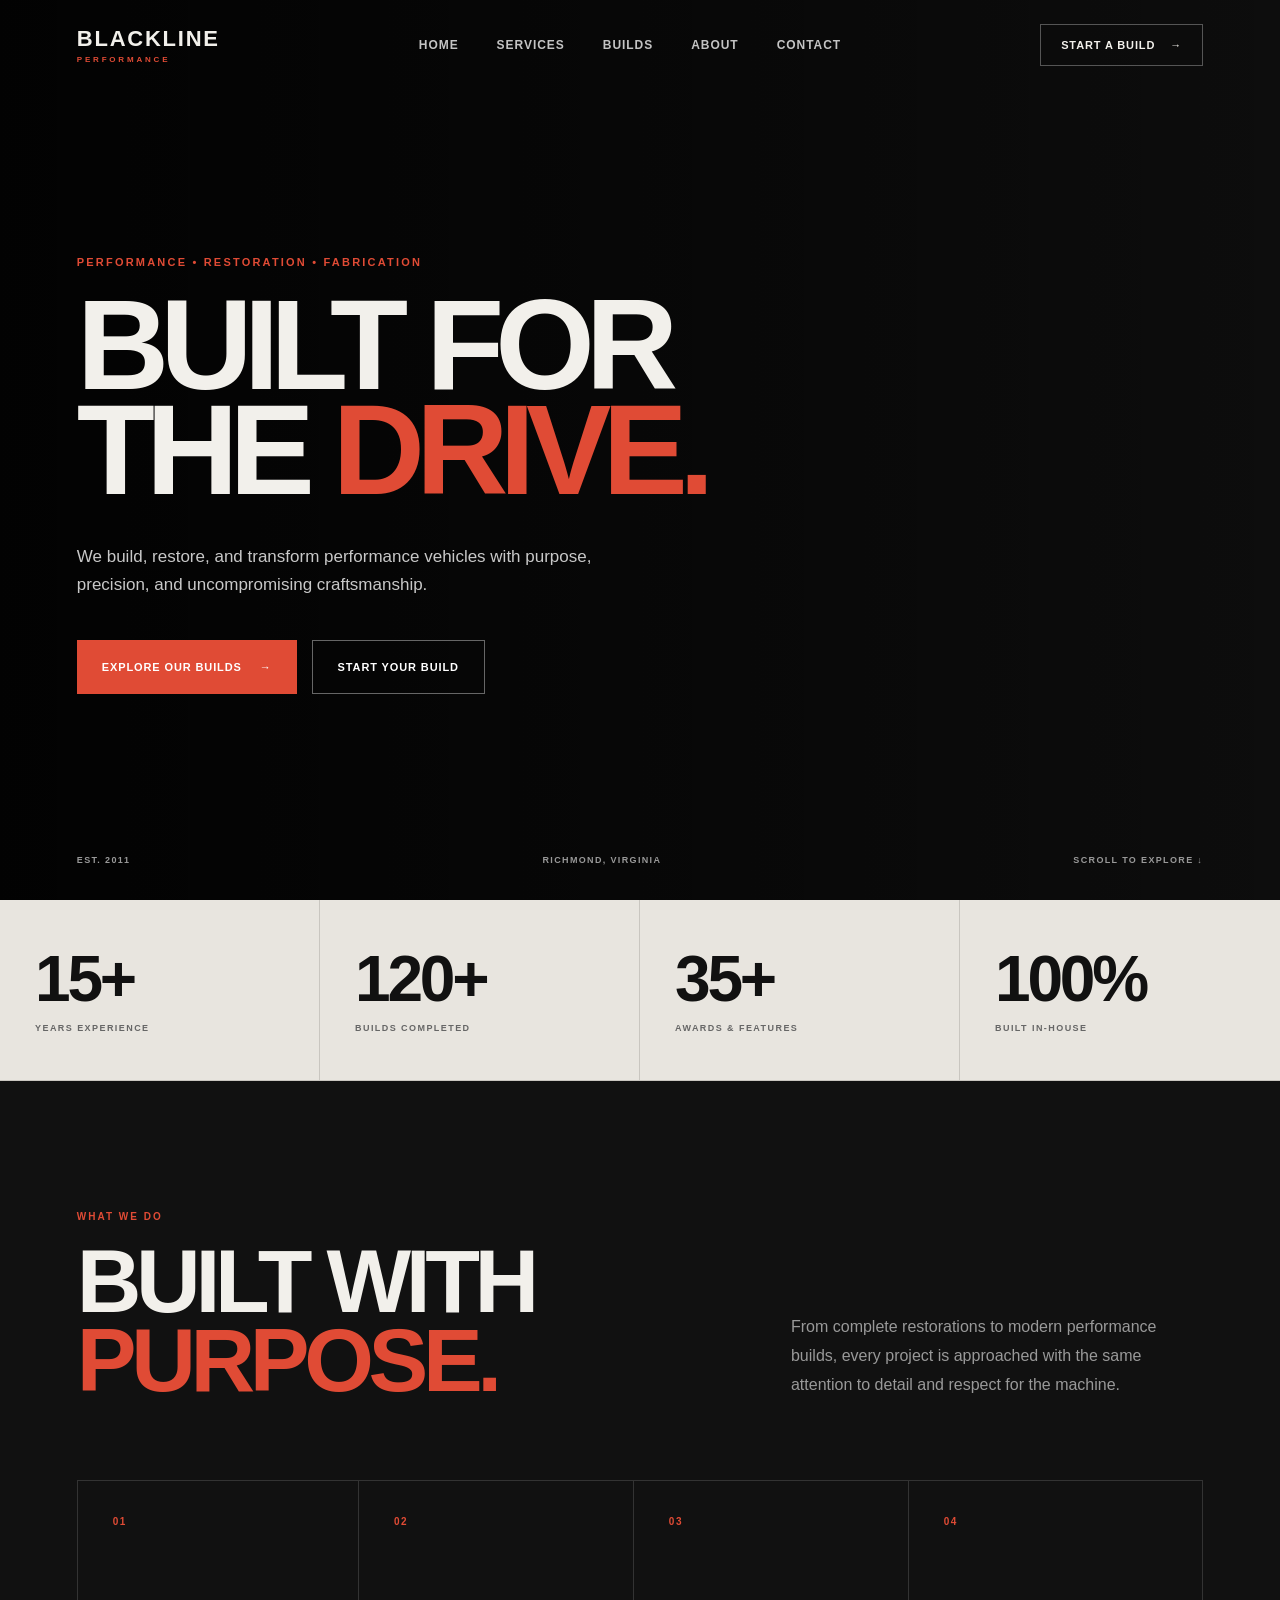
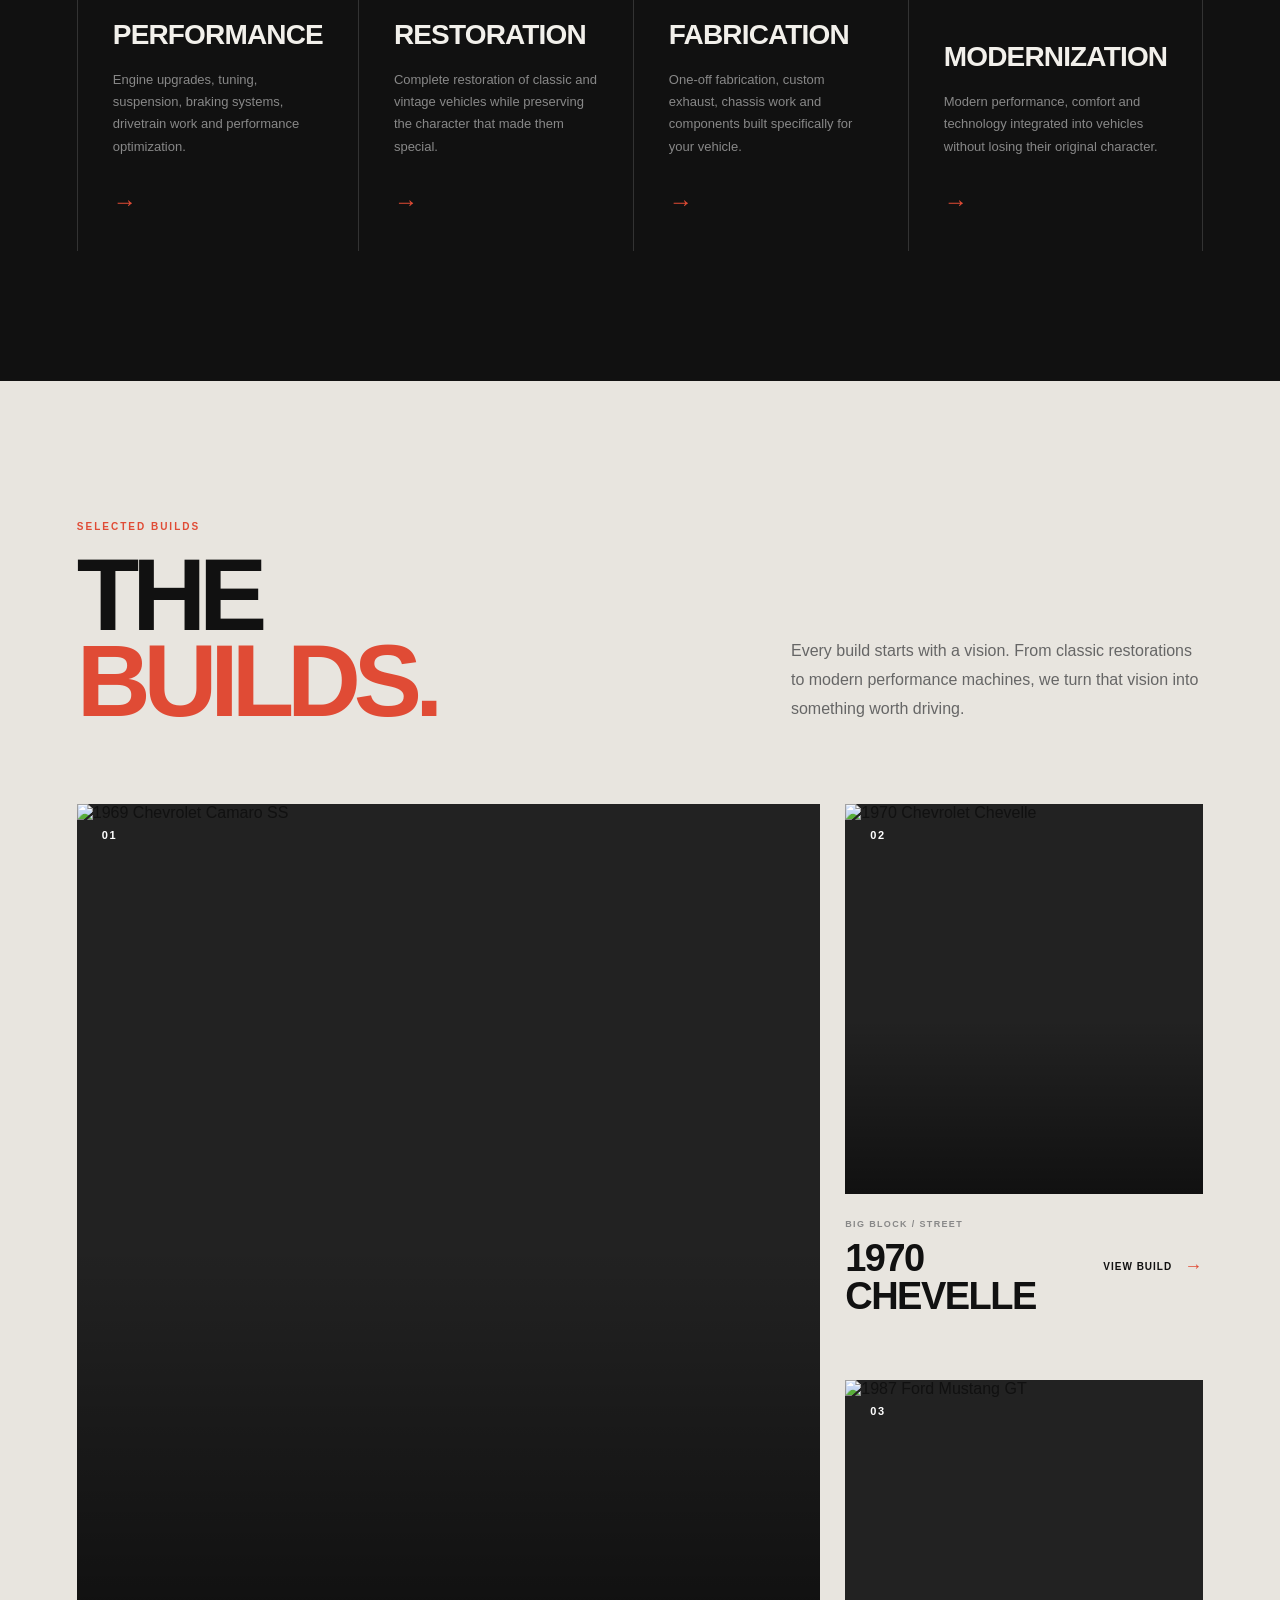
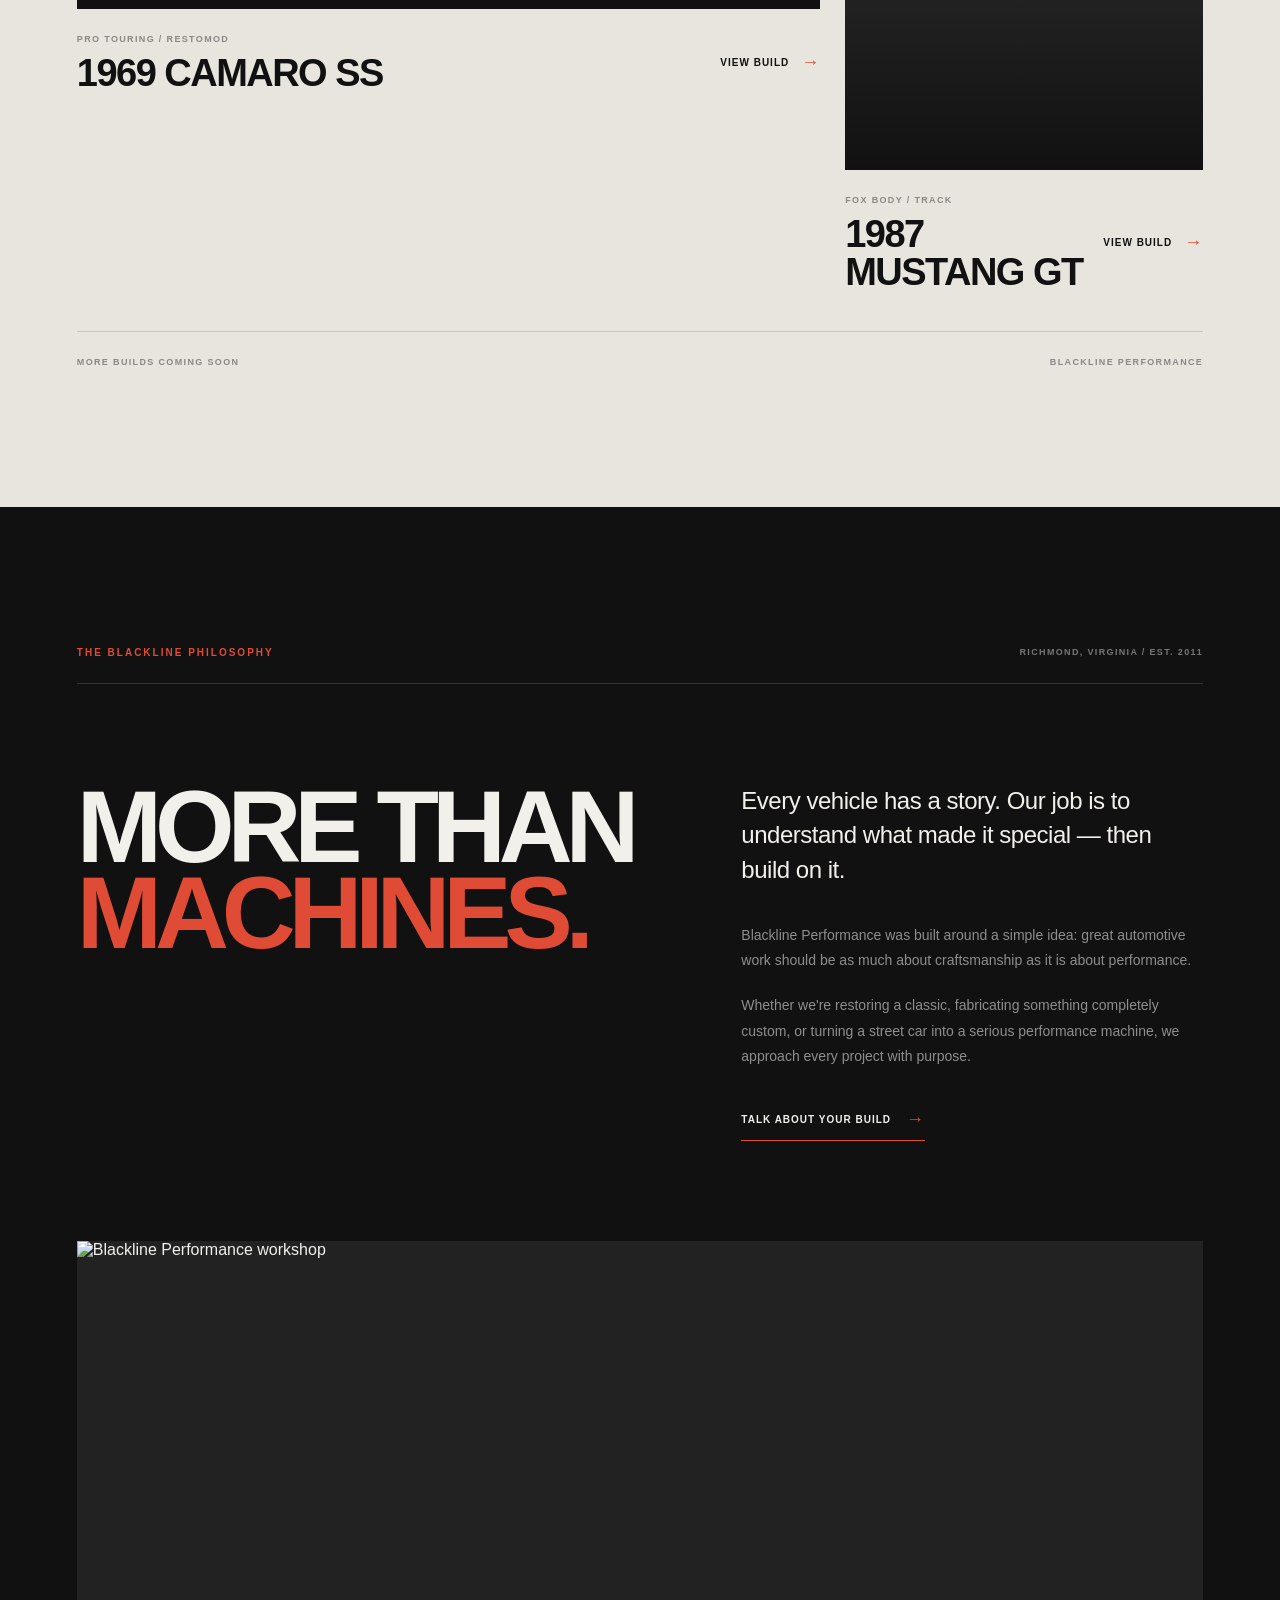
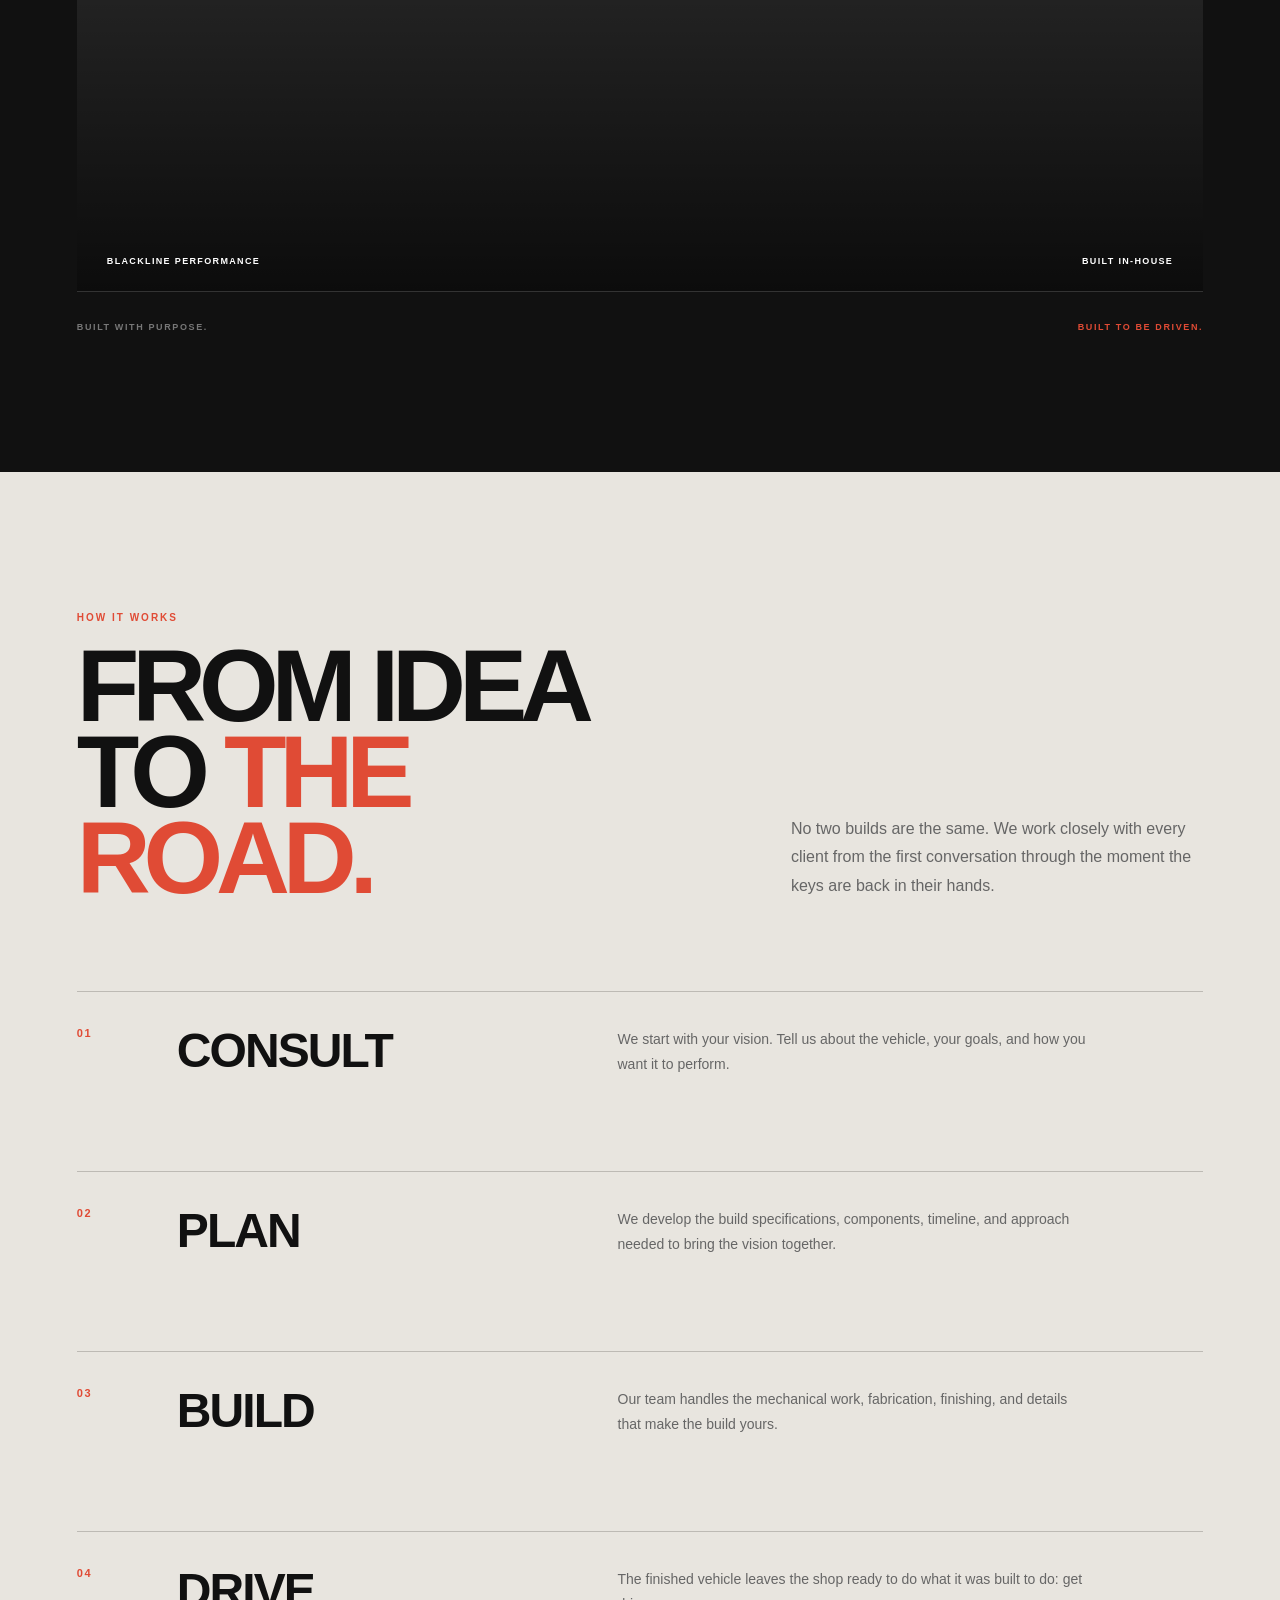
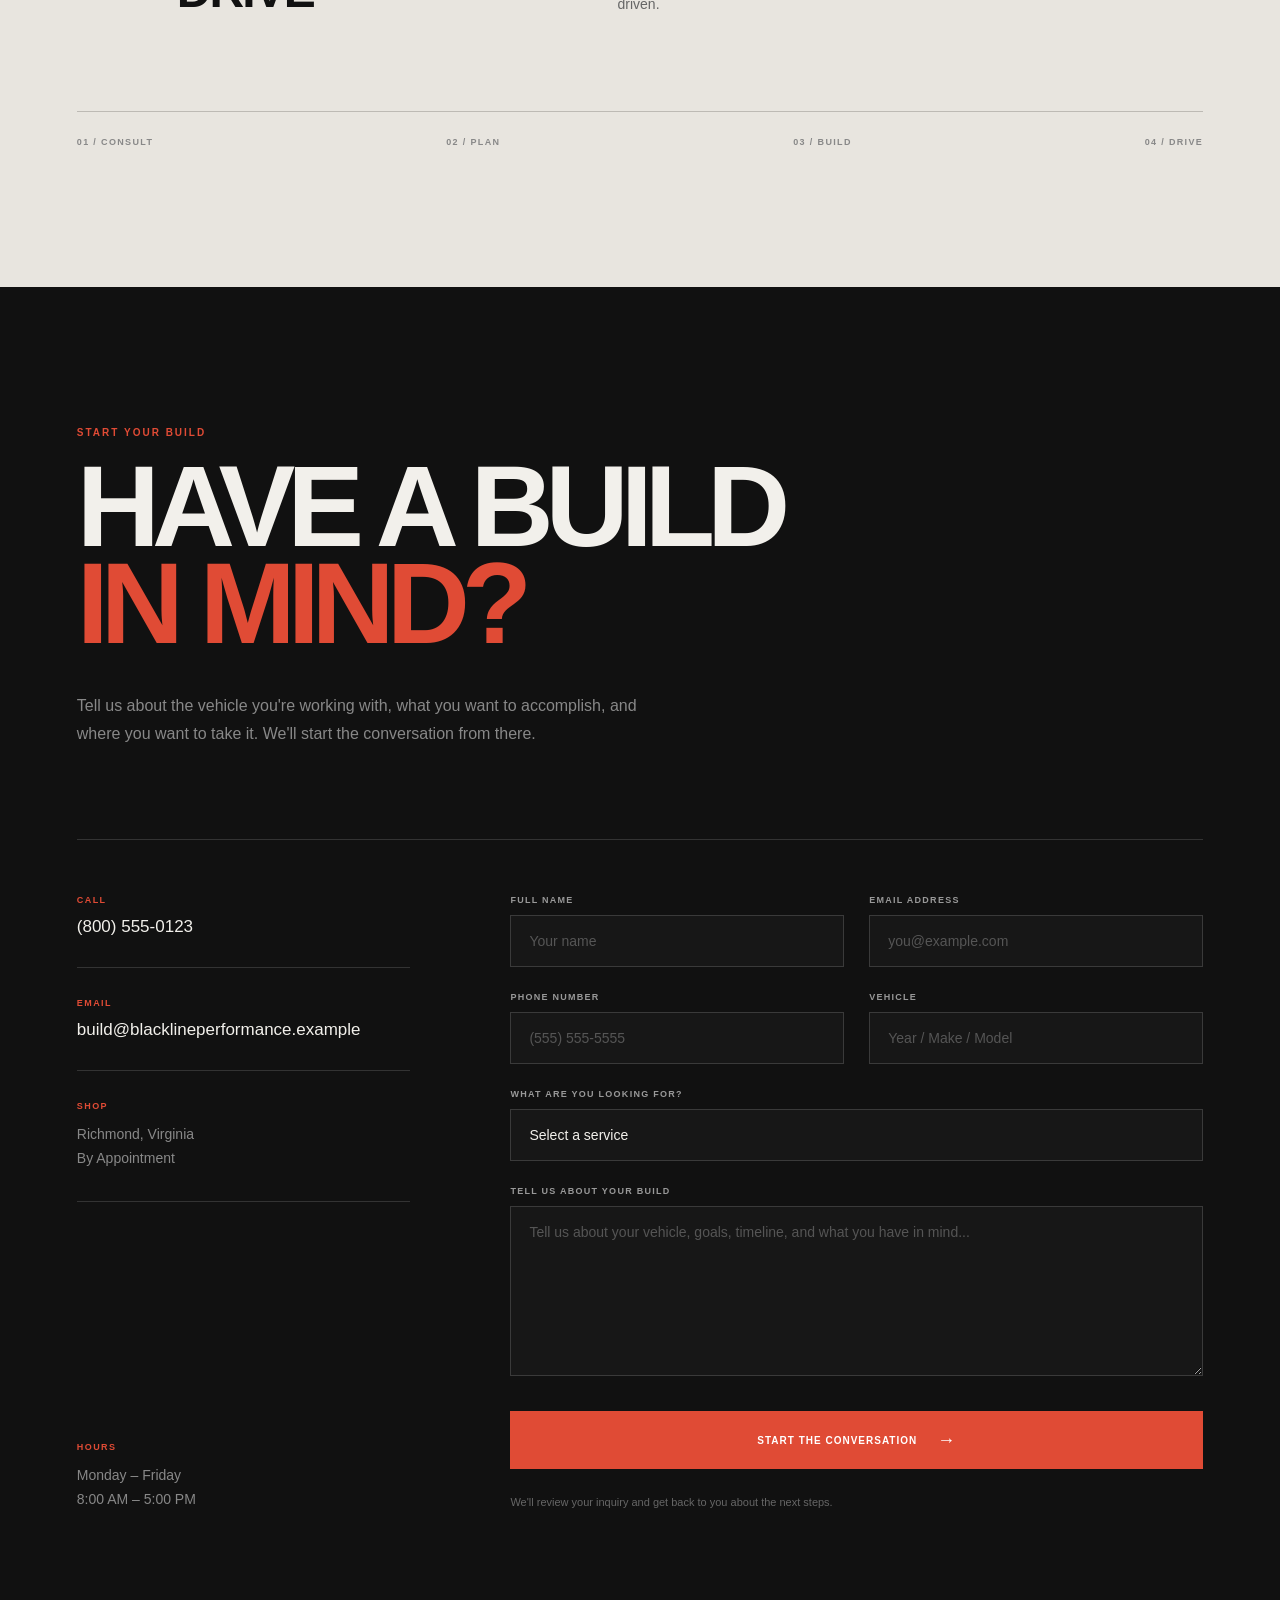
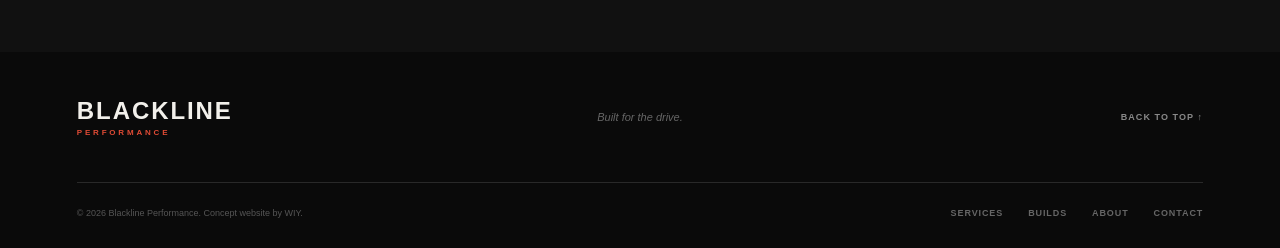
==== commit 8ea6b2b7: "Contact Section" ====
--- a/index.html
+++ b/index.html
@@ -673,7 +673,7 @@
 
             <h2>
                 From Idea<br>
-                to <span>Road.</span>
+                to <span> The Road.</span>
             </h2>
 
         </div>
@@ -813,7 +813,339 @@
      CONTACT
 ================================= -->
 
-<section id="contact"></section>
+<section class="contact" id="contact">
+
+    <div class="contact__heading">
+
+        <p class="section__eyebrow">
+            START YOUR BUILD
+        </p>
+
+        <h2>
+            Have a Build<br>
+            <span>In Mind?</span>
+        </h2>
+
+        <p class="contact__intro">
+            Tell us about the vehicle you're working with,
+            what you want to accomplish, and where you want
+            to take it. We'll start the conversation from there.
+        </p>
+
+    </div>
+
+
+    <div class="contact__layout">
+
+
+        <!-- CONTACT INFORMATION -->
+
+        <div class="contact__info">
+
+            <div class="contact__info-item">
+
+                <span>
+                    CALL
+                </span>
+
+                <a href="tel:8005550123">
+                    (800) 555-0123
+                </a>
+
+            </div>
+
+
+            <div class="contact__info-item">
+
+                <span>
+                    EMAIL
+                </span>
+
+                <a href="mailto:build@blacklineperformance.example">
+                    build@blacklineperformance.example
+                </a>
+
+            </div>
+
+
+            <div class="contact__info-item">
+
+                <span>
+                    SHOP
+                </span>
+
+                <p>
+                    Richmond, Virginia<br>
+                    By Appointment
+                </p>
+
+            </div>
+
+
+            <div class="contact__info-note">
+
+                <span>
+                    HOURS
+                </span>
+
+                <p>
+                    Monday – Friday<br>
+                    8:00 AM – 5:00 PM
+                </p>
+
+            </div>
+
+        </div>
+
+
+
+        <!-- FORM -->
+
+        <form
+            class="contact-form"
+            id="build-form"
+            action="https://formspree.io/f/xqpeyjzw"
+            method="POST">
+
+
+            <input
+                type="hidden"
+                name="_subject"
+                value="Blackline Performance Build Inquiry">
+
+
+            <div class="contact-form__row">
+
+                <div class="contact-form__field">
+
+                    <label for="build-name">
+                        Full Name
+                    </label>
+
+                    <input
+                        type="text"
+                        id="build-name"
+                        name="name"
+                        placeholder="Your name"
+                        required>
+
+                </div>
+
+
+                <div class="contact-form__field">
+
+                    <label for="build-email">
+                        Email Address
+                    </label>
+
+                    <input
+                        type="email"
+                        id="build-email"
+                        name="email"
+                        placeholder="you@example.com"
+                        required>
+
+                </div>
+
+            </div>
+
+
+            <div class="contact-form__row">
+
+                <div class="contact-form__field">
+
+                    <label for="build-phone">
+                        Phone Number
+                    </label>
+
+                    <input
+                        type="tel"
+                        id="build-phone"
+                        name="phone"
+                        placeholder="(555) 555-5555">
+
+                </div>
+
+
+                <div class="contact-form__field">
+
+                    <label for="build-vehicle">
+                        Vehicle
+                    </label>
+
+                    <input
+                        type="text"
+                        id="build-vehicle"
+                        name="vehicle"
+                        placeholder="Year / Make / Model"
+                        required>
+
+                </div>
+
+            </div>
+
+
+            <div class="contact-form__field">
+
+                <label for="build-service">
+                    What Are You Looking For?
+                </label>
+
+                <select
+                    id="build-service"
+                    name="service"
+                    required>
+
+                    <option
+                        value=""
+                        selected
+                        disabled>
+
+                        Select a service
+
+                    </option>
+
+                    <option value="performance">
+                        Performance
+                    </option>
+
+                    <option value="restoration">
+                        Restoration
+                    </option>
+
+                    <option value="fabrication">
+                        Custom Fabrication
+                    </option>
+
+                    <option value="modernization">
+                        Modernization
+                    </option>
+
+                    <option value="full-build">
+                        Complete Build
+                    </option>
+
+                    <option value="other">
+                        Other
+                    </option>
+
+                </select>
+
+            </div>
+
+
+            <div class="contact-form__field">
+
+                <label for="build-message">
+                    Tell Us About Your Build
+                </label>
+
+                <textarea
+                    id="build-message"
+                    name="message"
+                    rows="7"
+                    placeholder="Tell us about your vehicle, goals, timeline, and what you have in mind..."
+                    required></textarea>
+
+            </div>
+
+
+            <button
+                type="submit"
+                class="contact-form__submit">
+
+                Start the Conversation
+
+                <span>→</span>
+
+            </button>
+
+
+            <p
+                class="contact-form__note"
+                id="build-status">
+
+                We'll review your inquiry and get back to you
+                about the next steps.
+
+            </p>
+
+
+        </form>
+
+    </div>
+
+</section>
+
+
+<!-- ================================
+     FOOTER
+================================= -->
+
+<footer class="footer">
+
+    <div class="footer__top">
+
+        <a
+            href="#home"
+            class="footer__logo">
+
+            BLACKLINE
+
+            <span>
+                PERFORMANCE
+            </span>
+
+        </a>
+
+
+        <p>
+            Built for the drive.
+        </p>
+
+
+        <a
+            href="#home"
+            class="footer__back">
+
+            Back to Top ↑
+
+        </a>
+
+    </div>
+
+
+    <div class="footer__bottom">
+
+        <p>
+            © 2026 Blackline Performance.
+            Concept website by WIY.
+        </p>
+
+
+        <div class="footer__links">
+
+            <a href="#services">
+                Services
+            </a>
+
+            <a href="#builds">
+                Builds
+            </a>
+
+            <a href="#about">
+                About
+            </a>
+
+            <a href="#contact">
+                Contact
+            </a>
+
+        </div>
+
+    </div>
+
+</footer>
 
 </main>
 
--- a/style.css
+++ b/style.css
@@ -1512,3 +1512,495 @@
 
 }
 
+/* =========================================
+   CONTACT
+========================================= */
+
+.contact {
+    padding: 140px 6%;
+    background: #111111;
+    color: #f2f0eb;
+}
+
+
+.contact__heading {
+    max-width: 850px;
+    margin-bottom: 90px;
+}
+
+
+.contact h2 {
+    font-size: clamp(65px, 9vw, 125px);
+    line-height: 0.84;
+    letter-spacing: -0.07em;
+    text-transform: uppercase;
+}
+
+
+.contact h2 span {
+    color: #e04b35;
+}
+
+
+.contact__intro {
+    max-width: 600px;
+    margin-top: 40px;
+
+    font-size: 16px;
+    line-height: 1.8;
+
+    color: #888888;
+}
+
+
+/* CONTACT LAYOUT */
+
+.contact__layout {
+    display: grid;
+    grid-template-columns: 0.65fr 1.35fr;
+    gap: 100px;
+
+    border-top: 1px solid #333333;
+    padding-top: 55px;
+}
+
+
+/* INFO */
+
+.contact__info {
+    display: flex;
+    flex-direction: column;
+}
+
+
+.contact__info-item {
+    padding-bottom: 30px;
+    margin-bottom: 30px;
+
+    border-bottom: 1px solid #333333;
+}
+
+
+.contact__info-item > span,
+.contact__info-note > span {
+    display: block;
+
+    margin-bottom: 12px;
+
+    font-size: 9px;
+    font-weight: 700;
+    letter-spacing: 0.16em;
+
+    color: #e04b35;
+}
+
+
+.contact__info-item a {
+    font-size: 17px;
+    color: #f2f0eb;
+
+    transition: color 0.3s ease;
+}
+
+
+.contact__info-item a:hover {
+    color: #e04b35;
+}
+
+
+.contact__info-item p,
+.contact__info-note p {
+    margin: 0;
+
+    font-size: 14px;
+    line-height: 1.7;
+
+    color: #888888;
+}
+
+
+.contact__info-note {
+    margin-top: auto;
+}
+
+
+/* FORM */
+
+.contact-form {
+    display: flex;
+    flex-direction: column;
+    gap: 25px;
+}
+
+
+.contact-form__row {
+    display: grid;
+    grid-template-columns: 1fr 1fr;
+    gap: 25px;
+}
+
+
+.contact-form__field {
+    display: flex;
+    flex-direction: column;
+}
+
+
+.contact-form__field label {
+    margin-bottom: 10px;
+
+    font-size: 9px;
+    font-weight: 700;
+    letter-spacing: 0.14em;
+
+    text-transform: uppercase;
+
+    color: #999999;
+}
+
+
+.contact-form__field input,
+.contact-form__field select,
+.contact-form__field textarea {
+
+    width: 100%;
+
+    border: 1px solid #3a3a3a;
+
+    background: #171717;
+    color: #f2f0eb;
+
+    border-radius: 0;
+
+    padding: 17px 18px;
+
+    font-family: inherit;
+    font-size: 14px;
+
+    outline: none;
+
+    transition:
+        border-color 0.3s ease,
+        background 0.3s ease;
+
+}
+
+
+.contact-form__field input::placeholder,
+.contact-form__field textarea::placeholder {
+    color: #555555;
+}
+
+
+.contact-form__field input:focus,
+.contact-form__field select:focus,
+.contact-form__field textarea:focus {
+    border-color: #e04b35;
+    background: #1b1b1b;
+}
+
+
+.contact-form__field select {
+    appearance: none;
+    cursor: pointer;
+}
+
+
+.contact-form__field textarea {
+    resize: vertical;
+    min-height: 170px;
+}
+
+
+.contact-form__submit {
+    min-height: 58px;
+
+    margin-top: 10px;
+
+    padding: 0 25px;
+
+    border: none;
+
+    background: #e04b35;
+    color: #ffffff;
+
+    display: inline-flex;
+    align-items: center;
+    justify-content: center;
+    gap: 20px;
+
+    font-family: inherit;
+    font-size: 10px;
+    font-weight: 700;
+
+    text-transform: uppercase;
+    letter-spacing: 0.1em;
+
+    cursor: pointer;
+
+    transition: 0.3s ease;
+}
+
+
+.contact-form__submit:hover {
+    background: #ffffff;
+    color: #111111;
+}
+
+
+.contact-form__submit span {
+    font-size: 18px;
+}
+
+
+.contact-form__submit:disabled {
+    opacity: 0.6;
+    cursor: wait;
+}
+
+
+.contact-form__note {
+    margin: 0;
+
+    font-size: 11px;
+    line-height: 1.6;
+
+    color: #666666;
+}
+
+
+/* =========================================
+   FOOTER
+========================================= */
+
+.footer {
+    padding: 45px 6% 30px;
+
+    background: #0a0a0a;
+
+    color: #f2f0eb;
+}
+
+
+.footer__top {
+    display: grid;
+    grid-template-columns: 1fr 1fr 1fr;
+    align-items: center;
+
+    padding-bottom: 45px;
+
+    border-bottom: 1px solid #292929;
+}
+
+
+.footer__logo {
+    display: flex;
+    flex-direction: column;
+
+    width: fit-content;
+
+    font-size: 24px;
+    font-weight: 800;
+    letter-spacing: 0.08em;
+}
+
+
+.footer__logo span {
+    margin-top: 3px;
+
+    font-size: 8px;
+    letter-spacing: 0.35em;
+
+    color: #e04b35;
+}
+
+
+.footer__top > p {
+    text-align: center;
+
+    font-size: 11px;
+    font-style: italic;
+
+    color: #666666;
+}
+
+
+.footer__back {
+    justify-self: end;
+
+    font-size: 9px;
+    font-weight: 700;
+
+    text-transform: uppercase;
+    letter-spacing: 0.12em;
+
+    color: #888888;
+
+    transition: color 0.3s ease;
+}
+
+
+.footer__back:hover {
+    color: #e04b35;
+}
+
+
+.footer__bottom {
+    display: flex;
+    justify-content: space-between;
+    align-items: center;
+
+    padding-top: 25px;
+}
+
+
+.footer__bottom p {
+    margin: 0;
+
+    font-size: 9px;
+    color: #555555;
+}
+
+
+.footer__links {
+    display: flex;
+    gap: 25px;
+}
+
+
+.footer__links a {
+    font-size: 9px;
+    font-weight: 700;
+
+    text-transform: uppercase;
+    letter-spacing: 0.1em;
+
+    color: #666666;
+
+    transition: color 0.3s ease;
+}
+
+
+.footer__links a:hover {
+    color: #e04b35;
+}
+
+
+/* =========================================
+   CONTACT / FOOTER MOBILE
+========================================= */
+
+@media (max-width: 900px) {
+
+    .contact {
+        padding: 110px 6%;
+    }
+
+
+    .contact__layout {
+        grid-template-columns: 1fr;
+        gap: 70px;
+    }
+
+
+    .contact__info {
+        display: grid;
+        grid-template-columns: 1fr 1fr;
+        gap: 25px;
+    }
+
+
+    .contact__info-item {
+        margin-bottom: 0;
+    }
+
+
+    .contact__info-note {
+        margin-top: 0;
+    }
+
+
+    .footer__top {
+        grid-template-columns: 1fr;
+        gap: 25px;
+    }
+
+
+    .footer__top > p {
+        text-align: left;
+    }
+
+
+    .footer__back {
+        justify-self: start;
+    }
+
+}
+
+
+@media (max-width: 600px) {
+
+    .contact {
+        padding: 90px 25px;
+    }
+
+
+    .contact__heading {
+        margin-bottom: 60px;
+    }
+
+
+    .contact h2 {
+        font-size: clamp(58px, 16vw, 85px);
+    }
+
+
+    .contact__intro {
+        margin-top: 30px;
+        font-size: 14px;
+    }
+
+
+    .contact__layout {
+        padding-top: 40px;
+    }
+
+
+    .contact__info {
+        grid-template-columns: 1fr;
+        gap: 0;
+    }
+
+
+    .contact-form__row {
+        grid-template-columns: 1fr;
+        gap: 25px;
+    }
+
+
+    .contact-form__field input,
+    .contact-form__field select,
+    .contact-form__field textarea {
+        font-size: 16px;
+    }
+
+
+    .footer {
+        padding: 40px 25px 25px;
+    }
+
+
+    .footer__bottom {
+        flex-direction: column;
+        align-items: flex-start;
+        gap: 25px;
+    }
+
+
+    .footer__links {
+        flex-wrap: wrap;
+        gap: 15px 20px;
+    }
+
+}
+
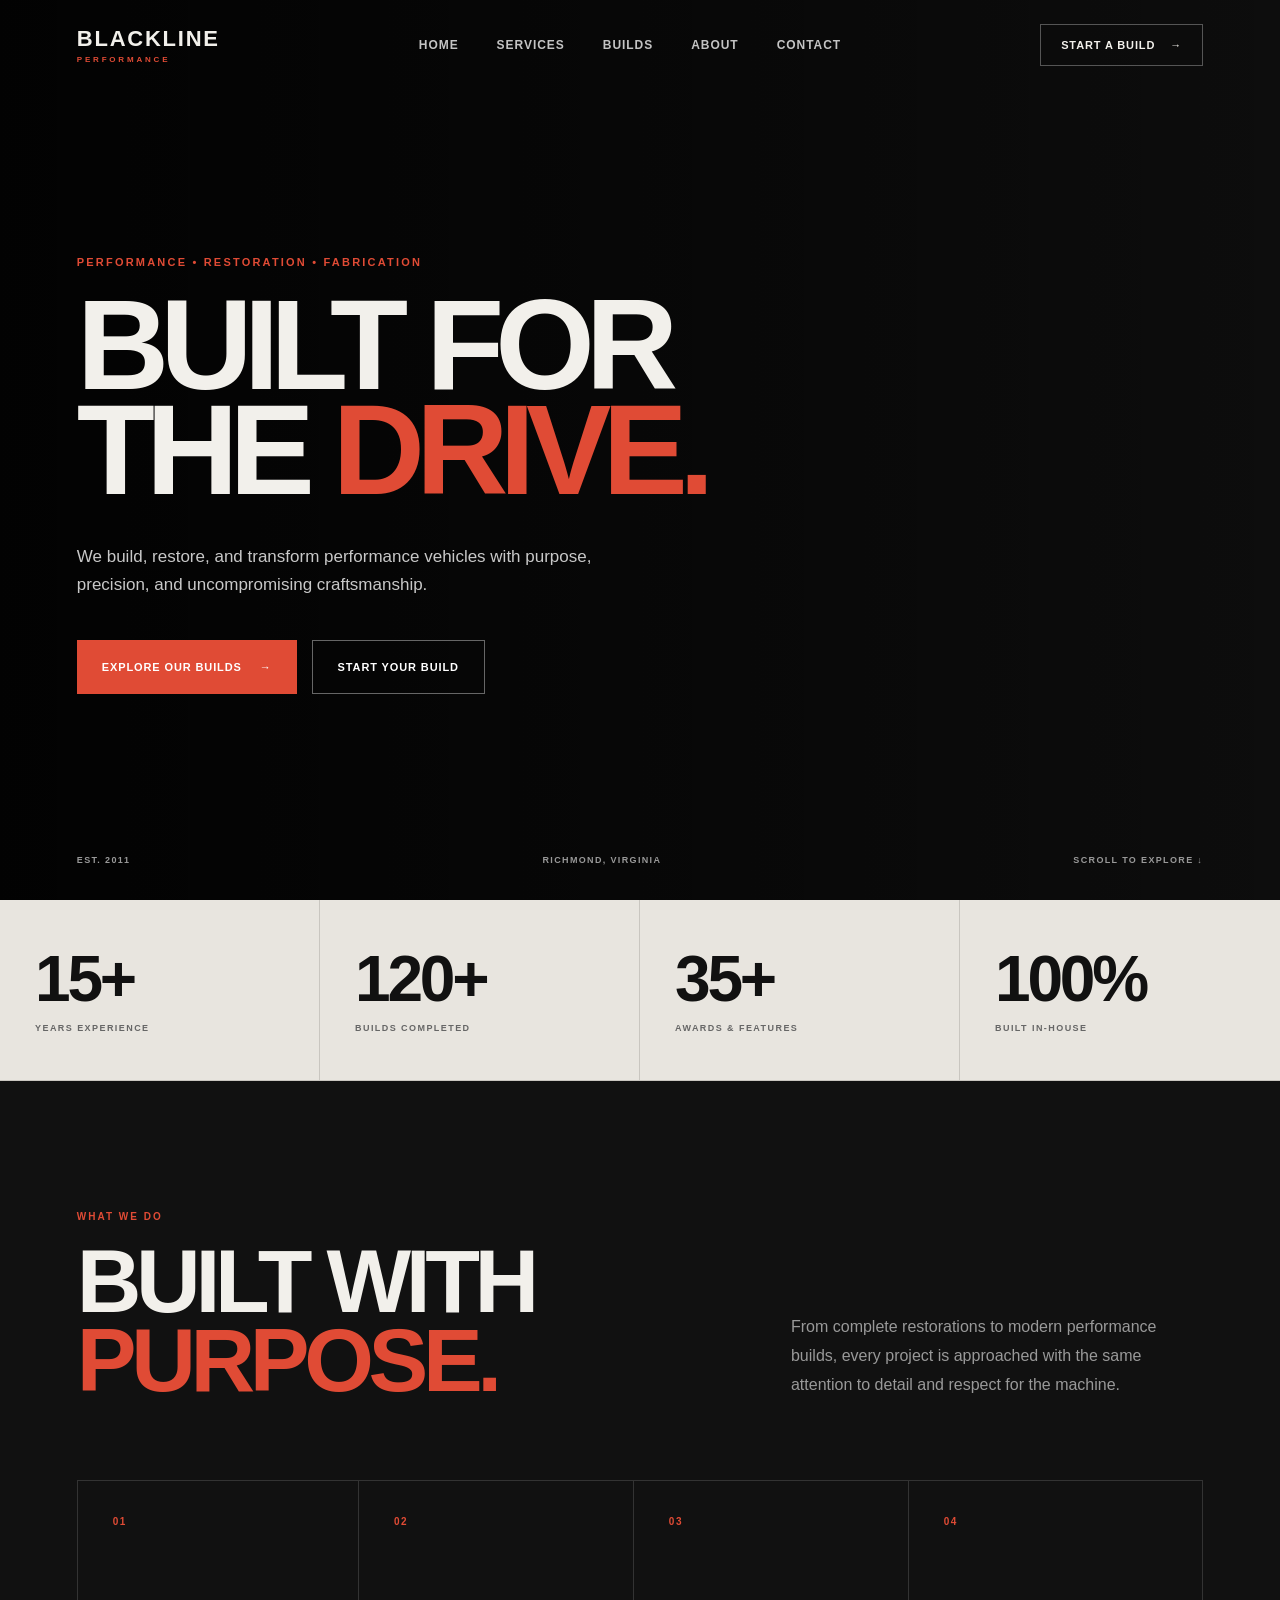
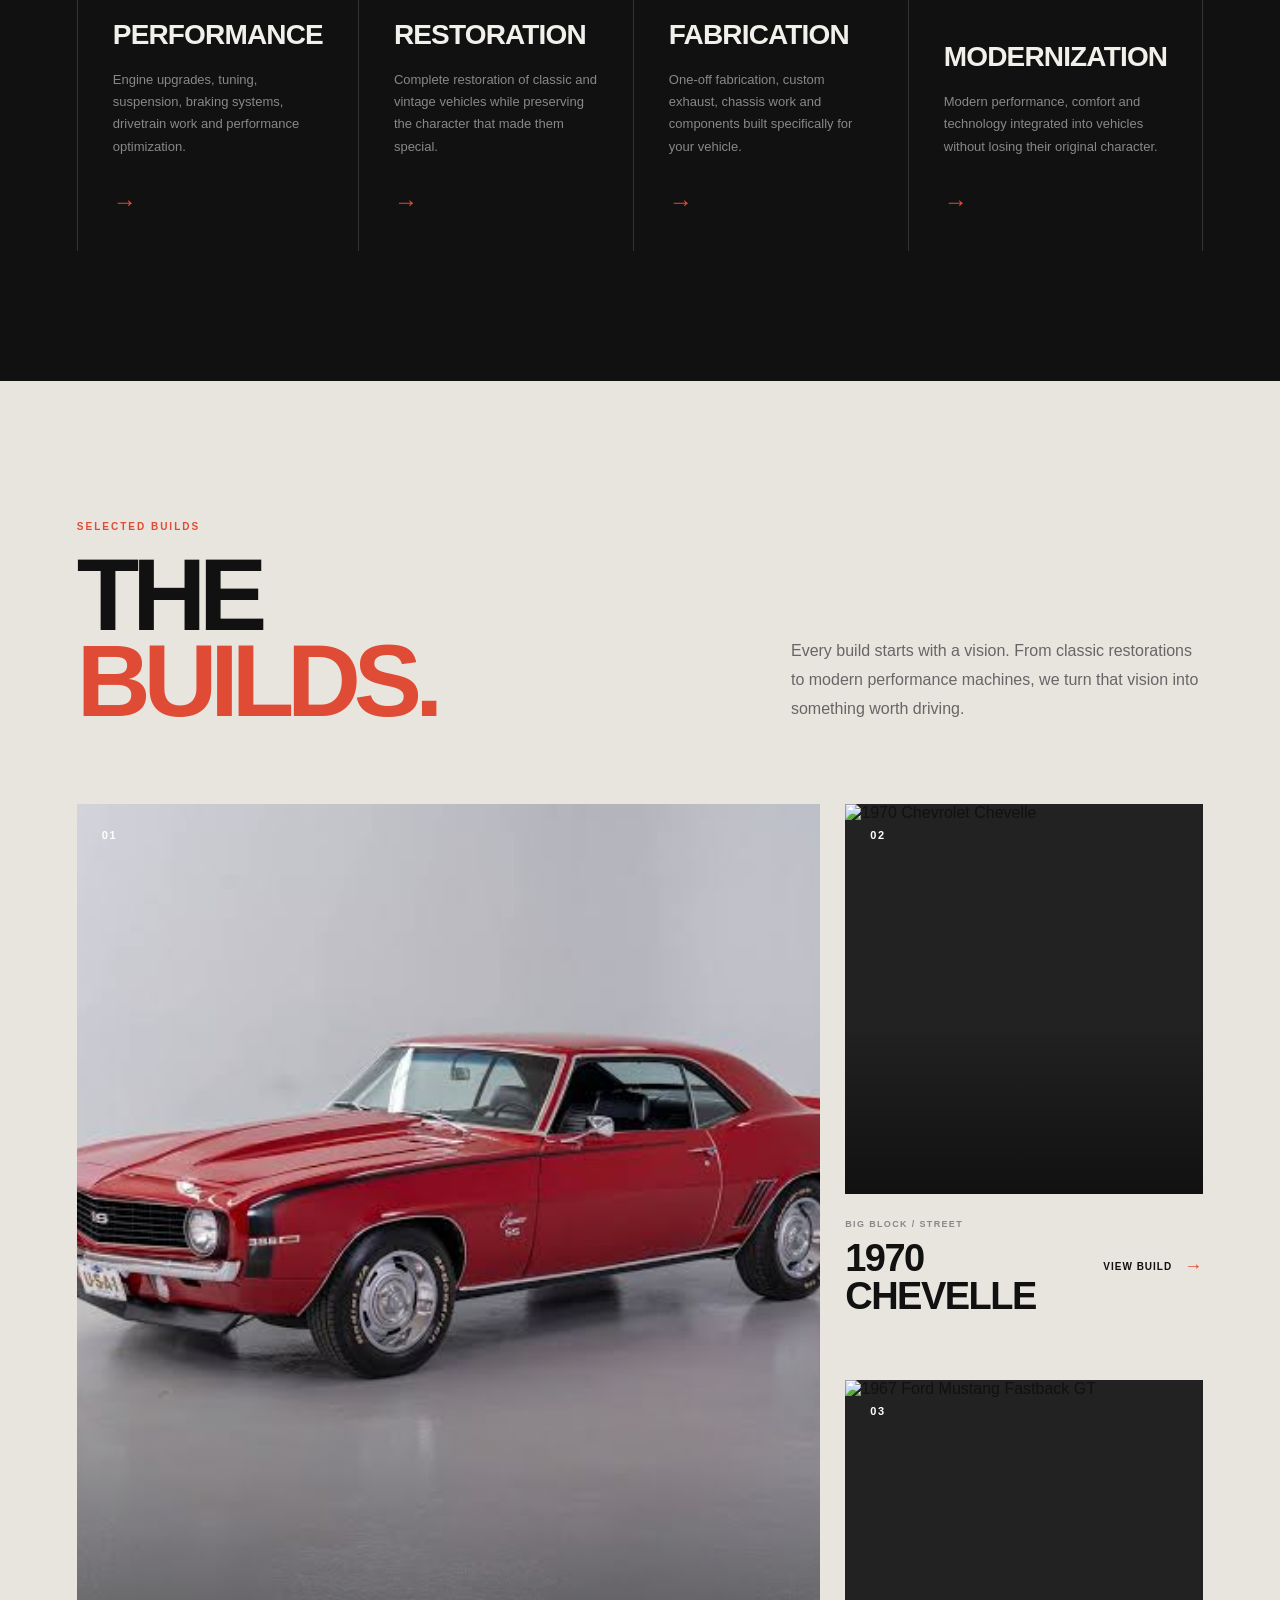
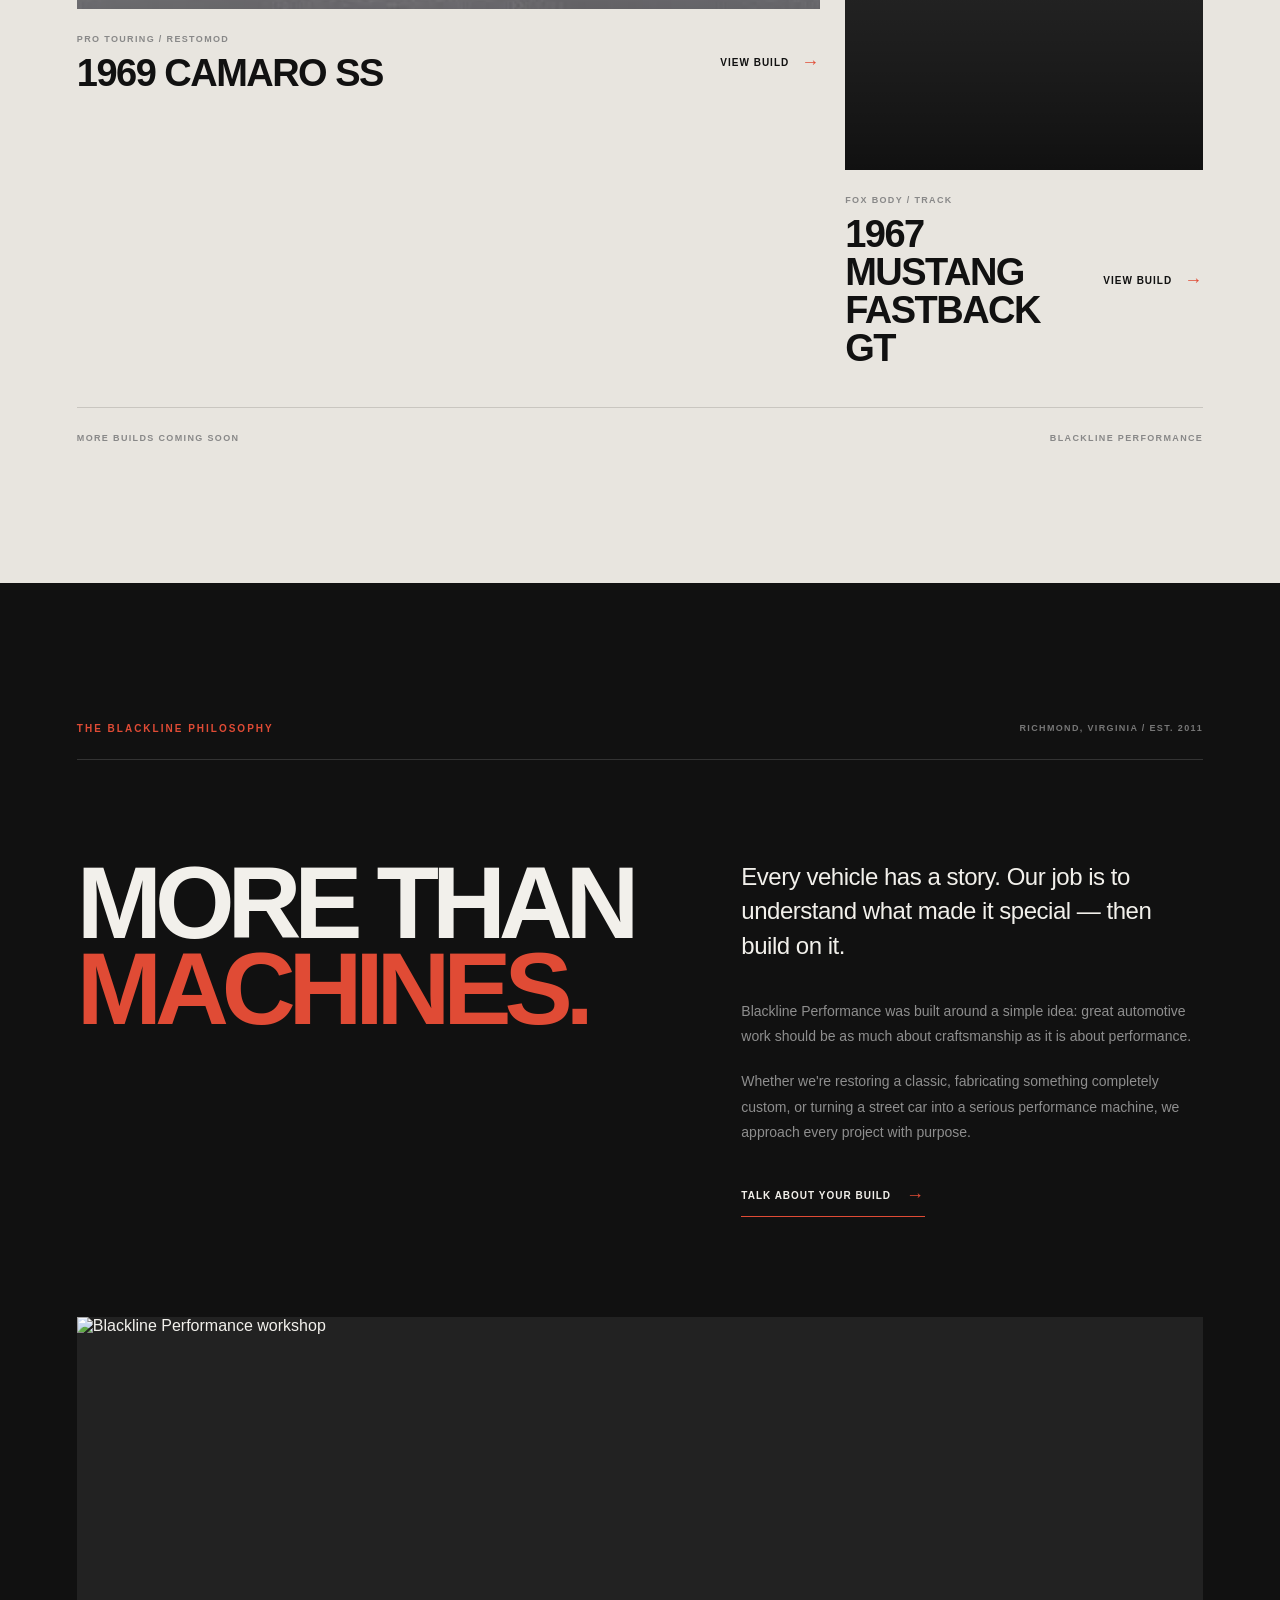
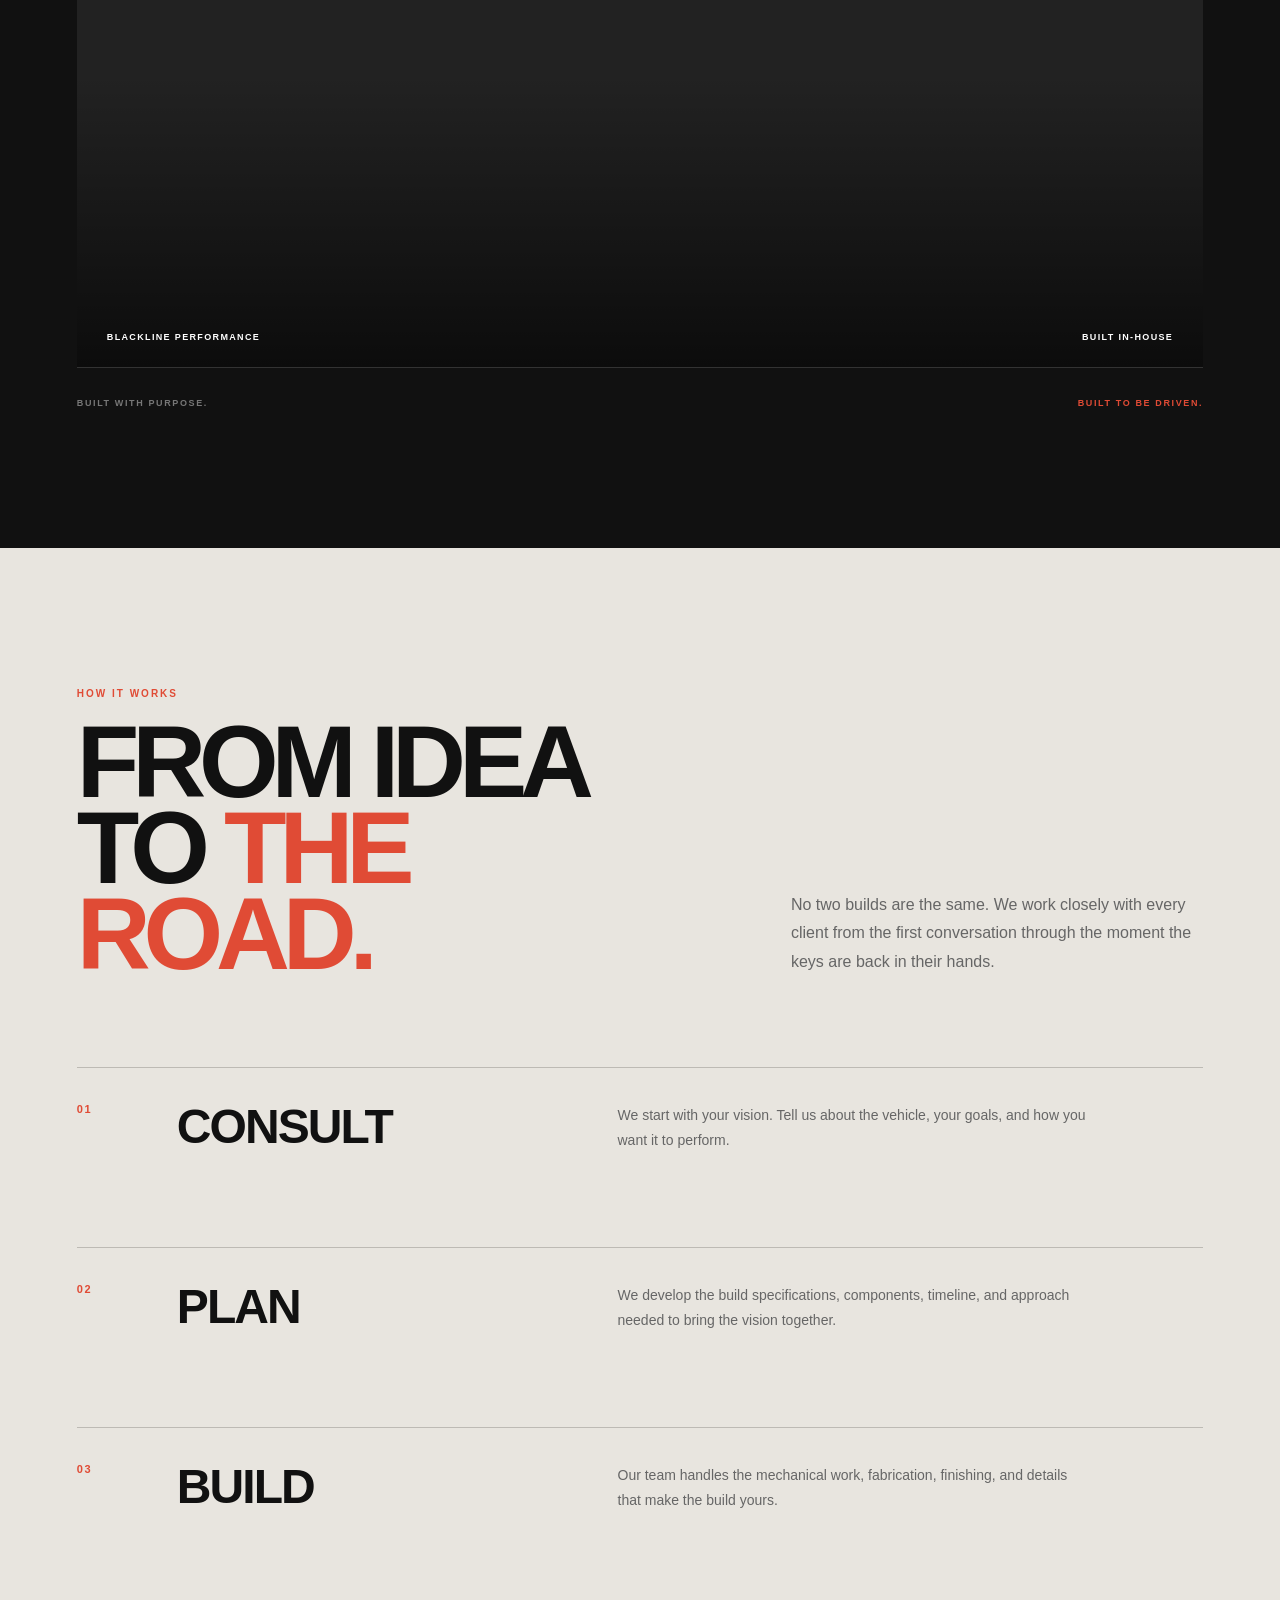
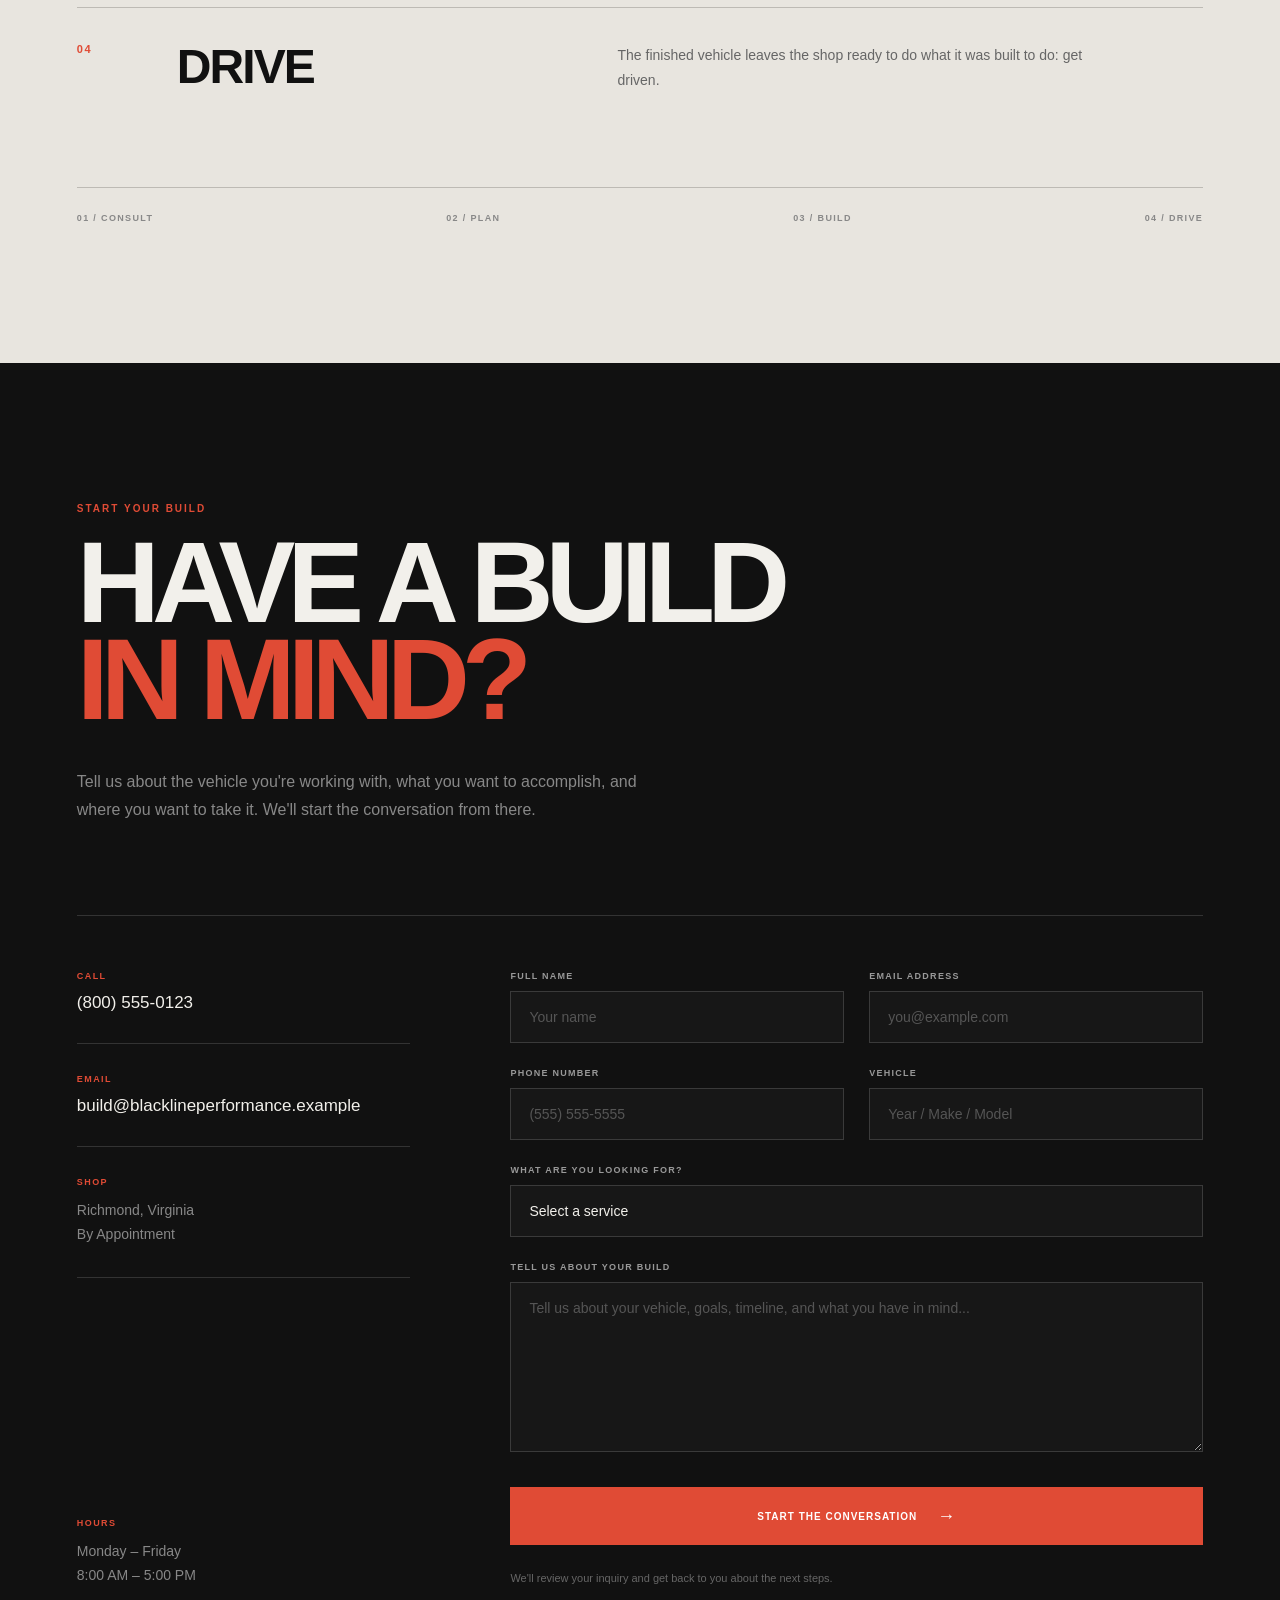
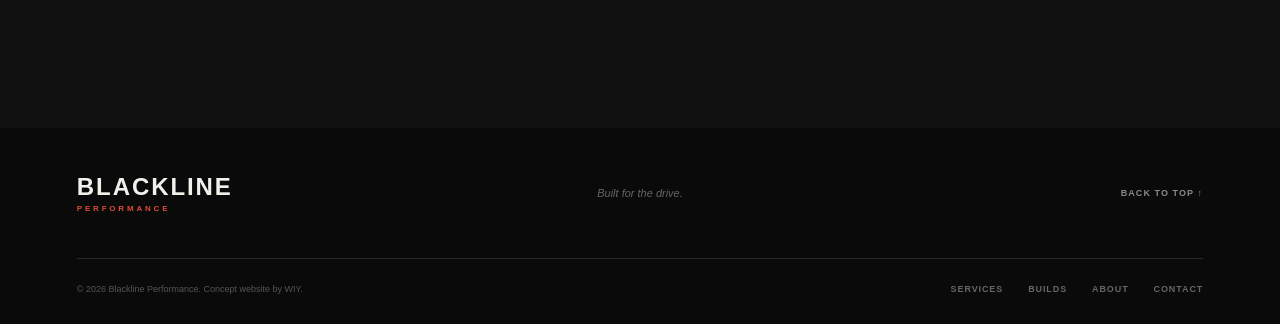
==== commit a42a4dcf: "Images" ====
--- a/index.html
+++ b/index.html
@@ -407,7 +407,7 @@
             <div class="build-card__image">
 
                 <img
-                    src="asset/build-01.jpg"
+                    src="assets/camaro.jpg"
                     alt="1969 Chevrolet Camaro SS">
 
                 <span class="build-card__number">
@@ -454,7 +454,7 @@
             <div class="build-card__image">
 
                 <img
-                    src="asset/build-02.jpg"
+                    src="assets/chevelle.jpg"
                     alt="1970 Chevrolet Chevelle">
 
                 <span class="build-card__number">
@@ -501,8 +501,8 @@
             <div class="build-card__image">
 
                 <img
-                    src="asset/build-03.jpg"
-                    alt="1987 Ford Mustang GT">
+                    src="assets/mustang.jpg"
+                    alt="1967 Ford Mustang Fastback GT">
 
                 <span class="build-card__number">
                     03
@@ -520,7 +520,7 @@
                     </span>
 
                     <h3>
-                        1987 Mustang GT
+                        1967 Mustang Fastback GT
                     </h3>
 
                 </div>
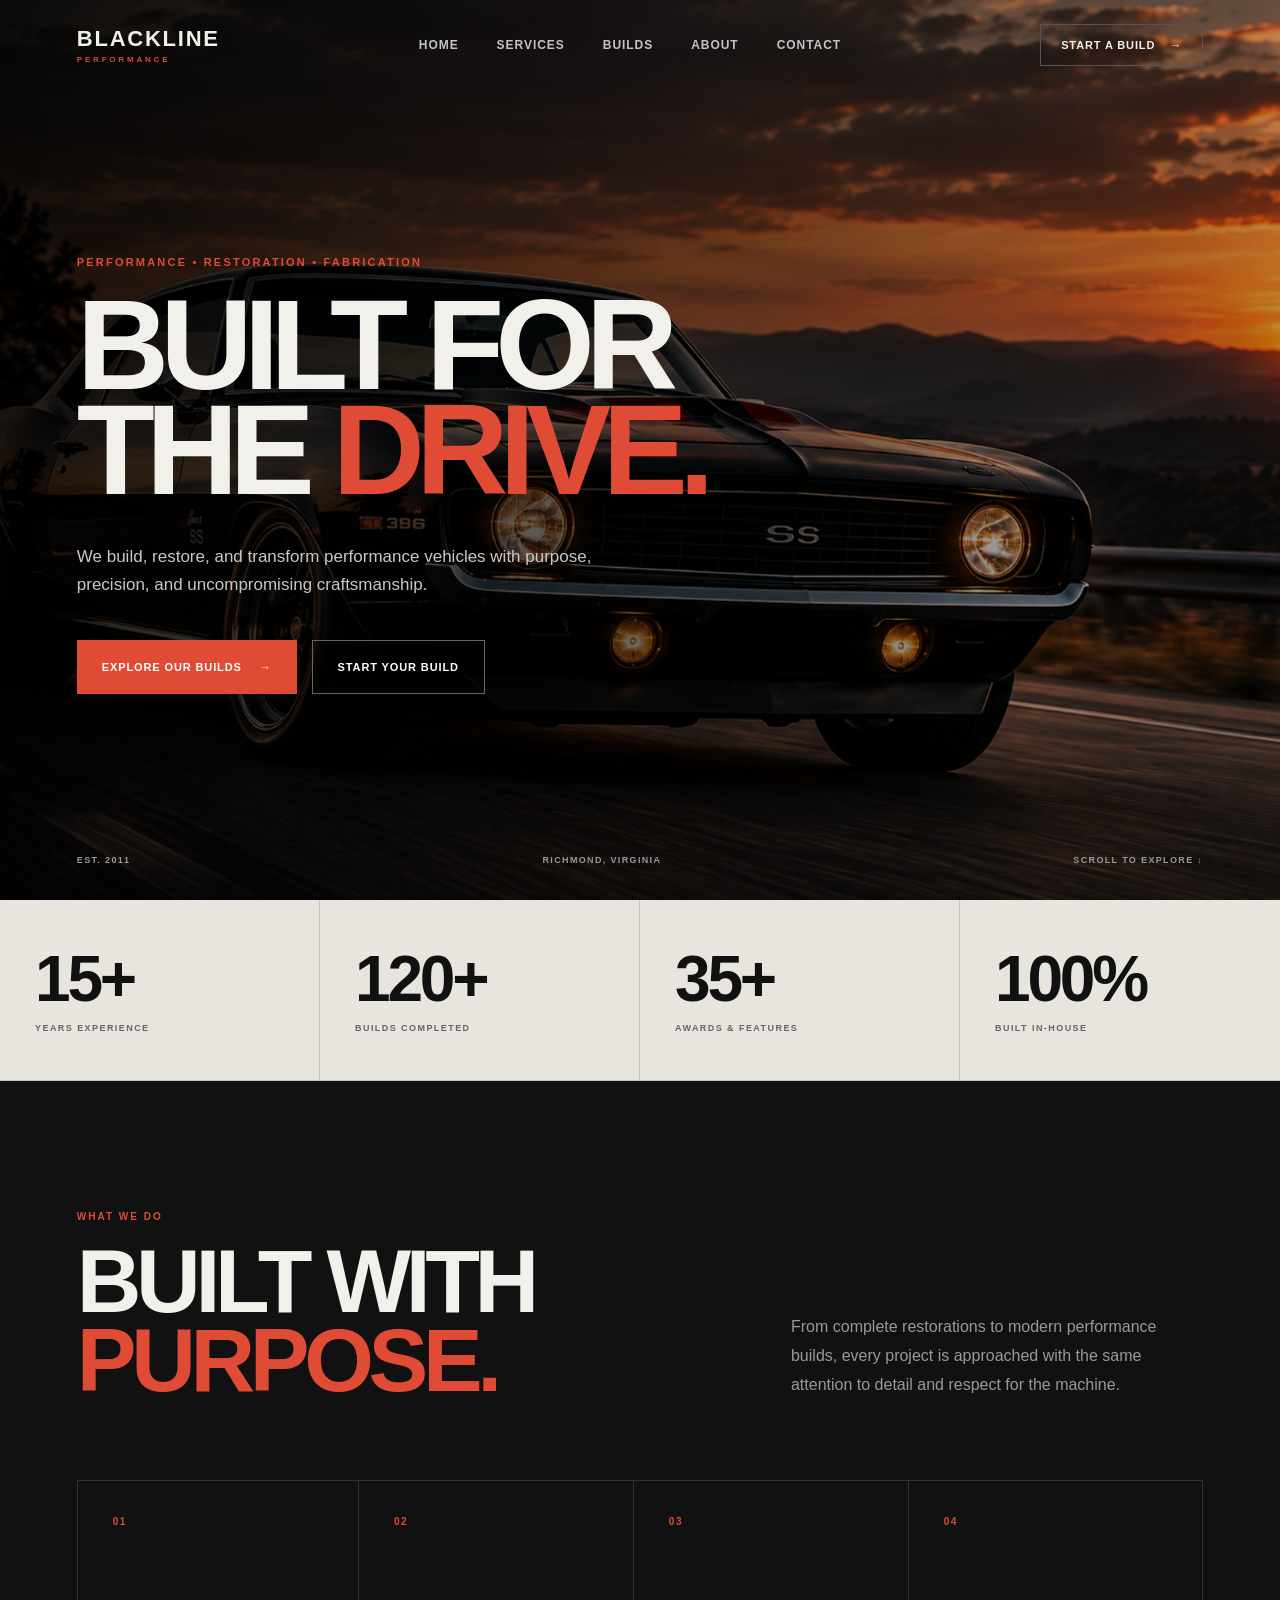
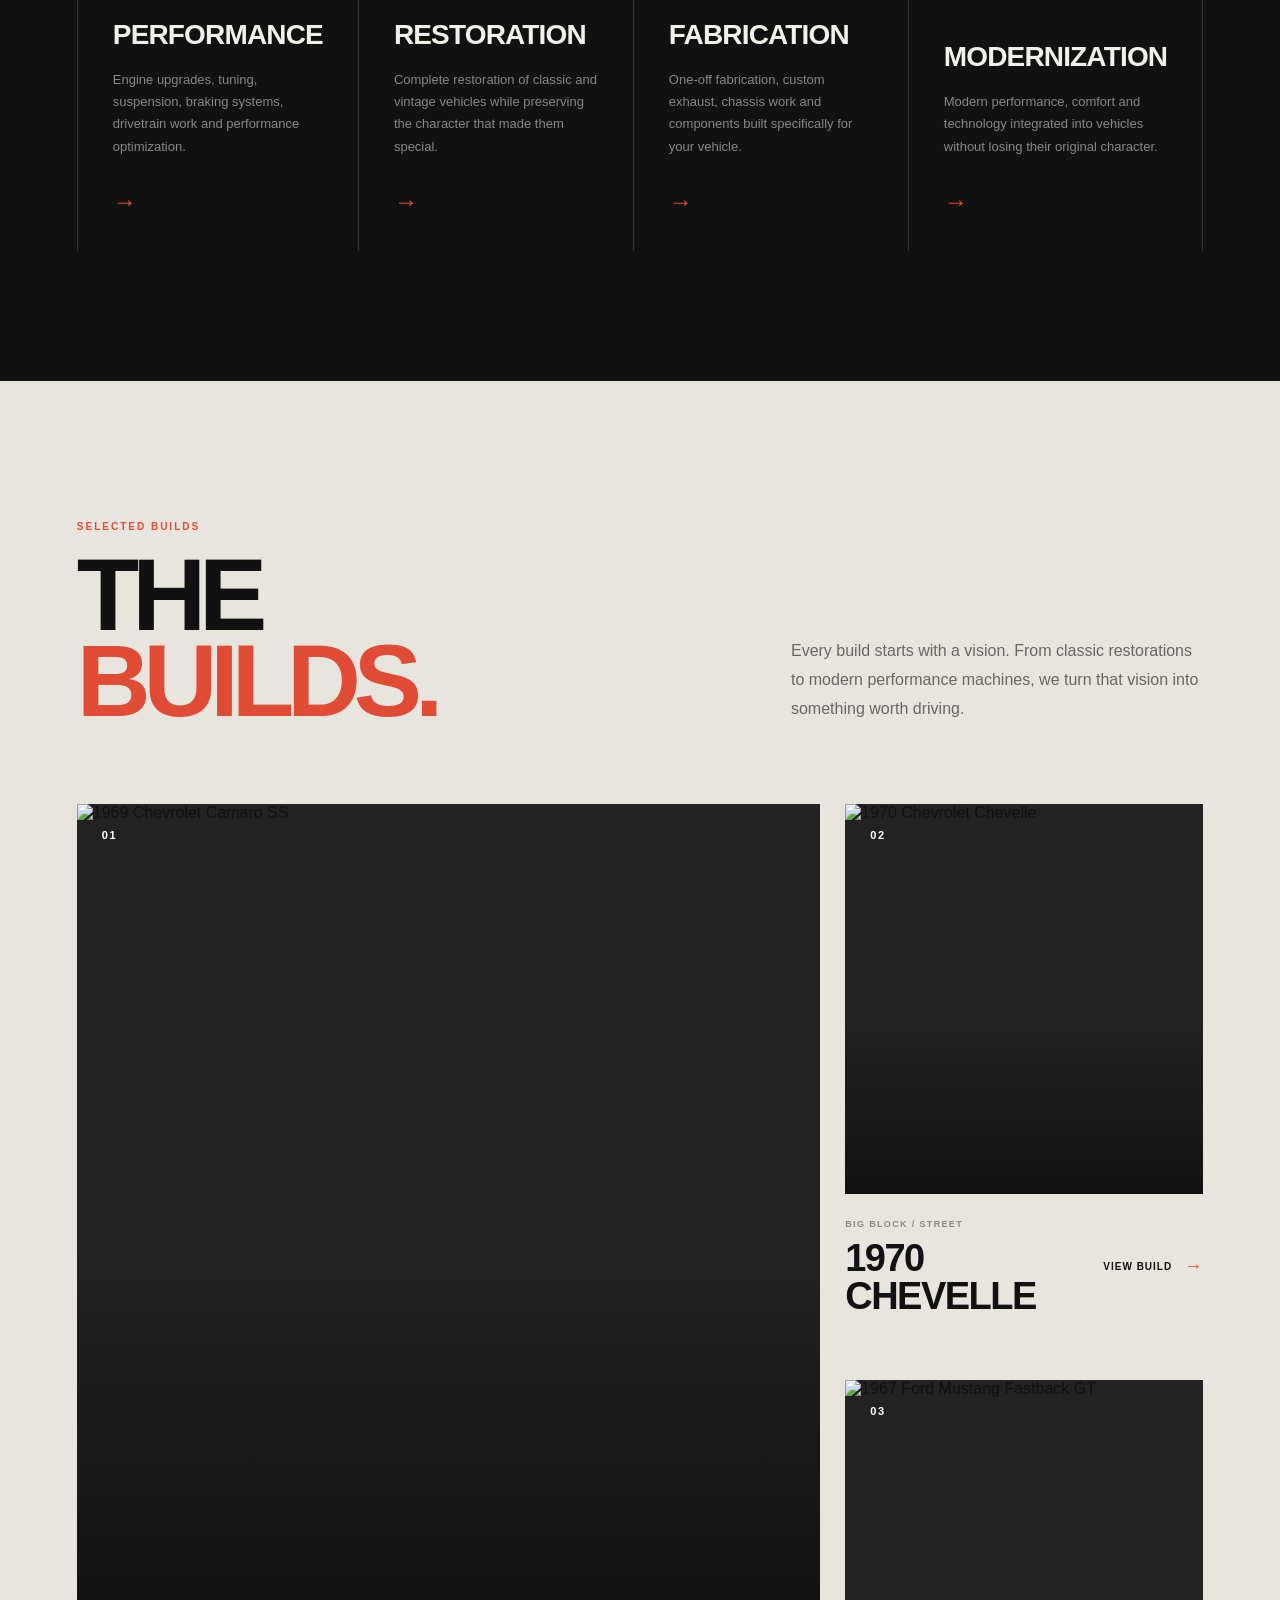
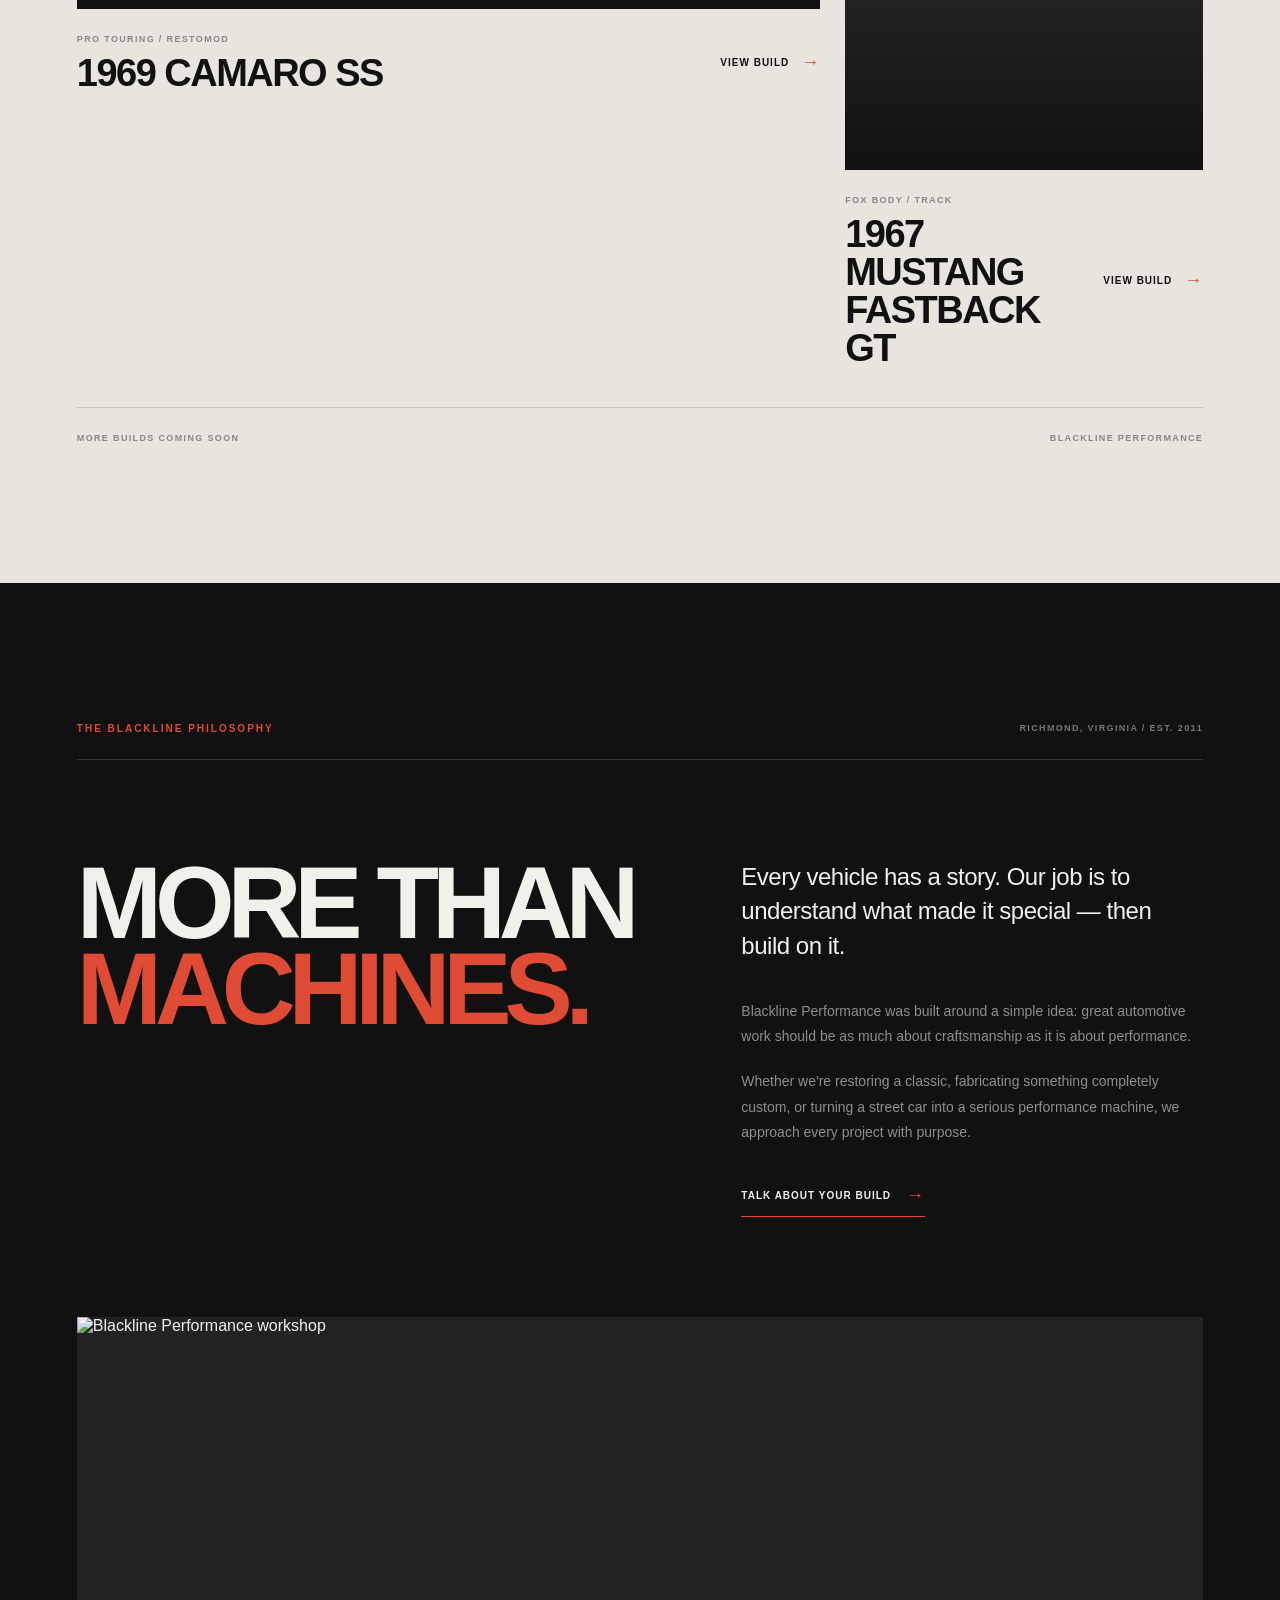
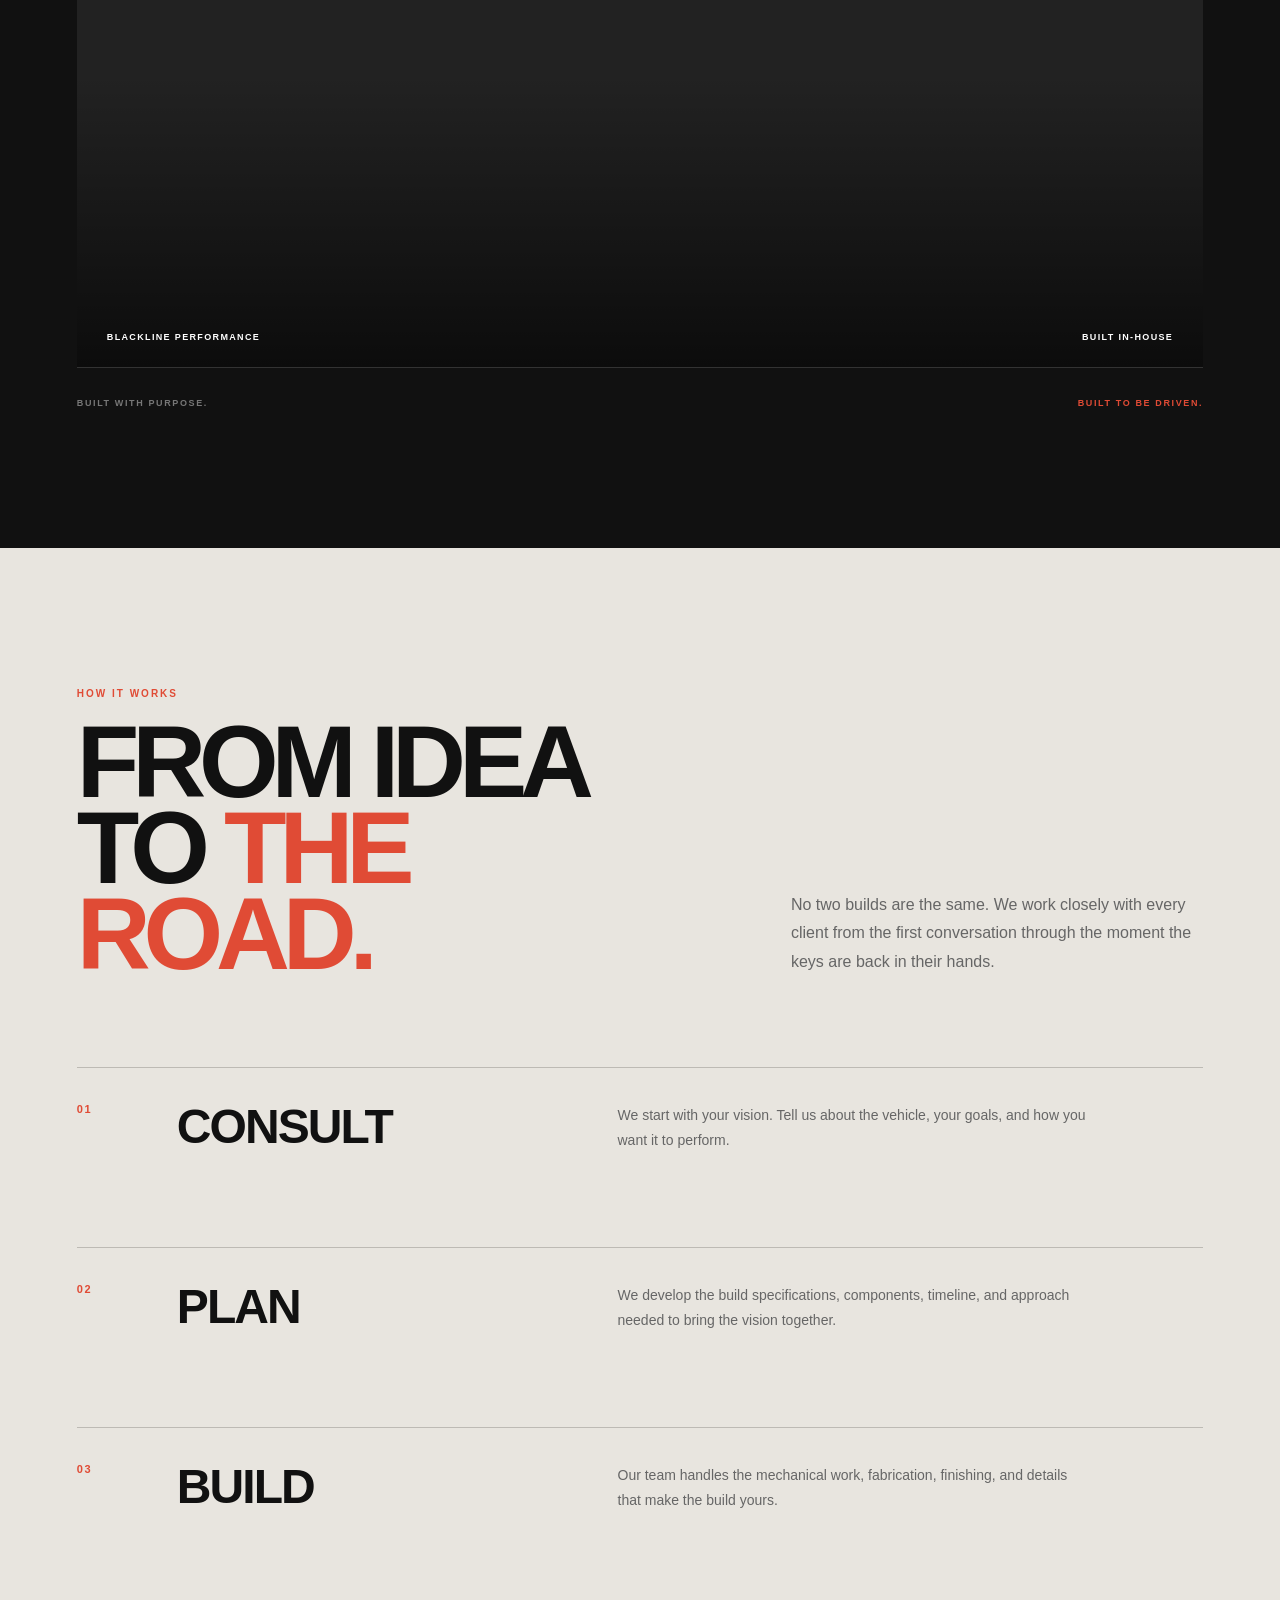
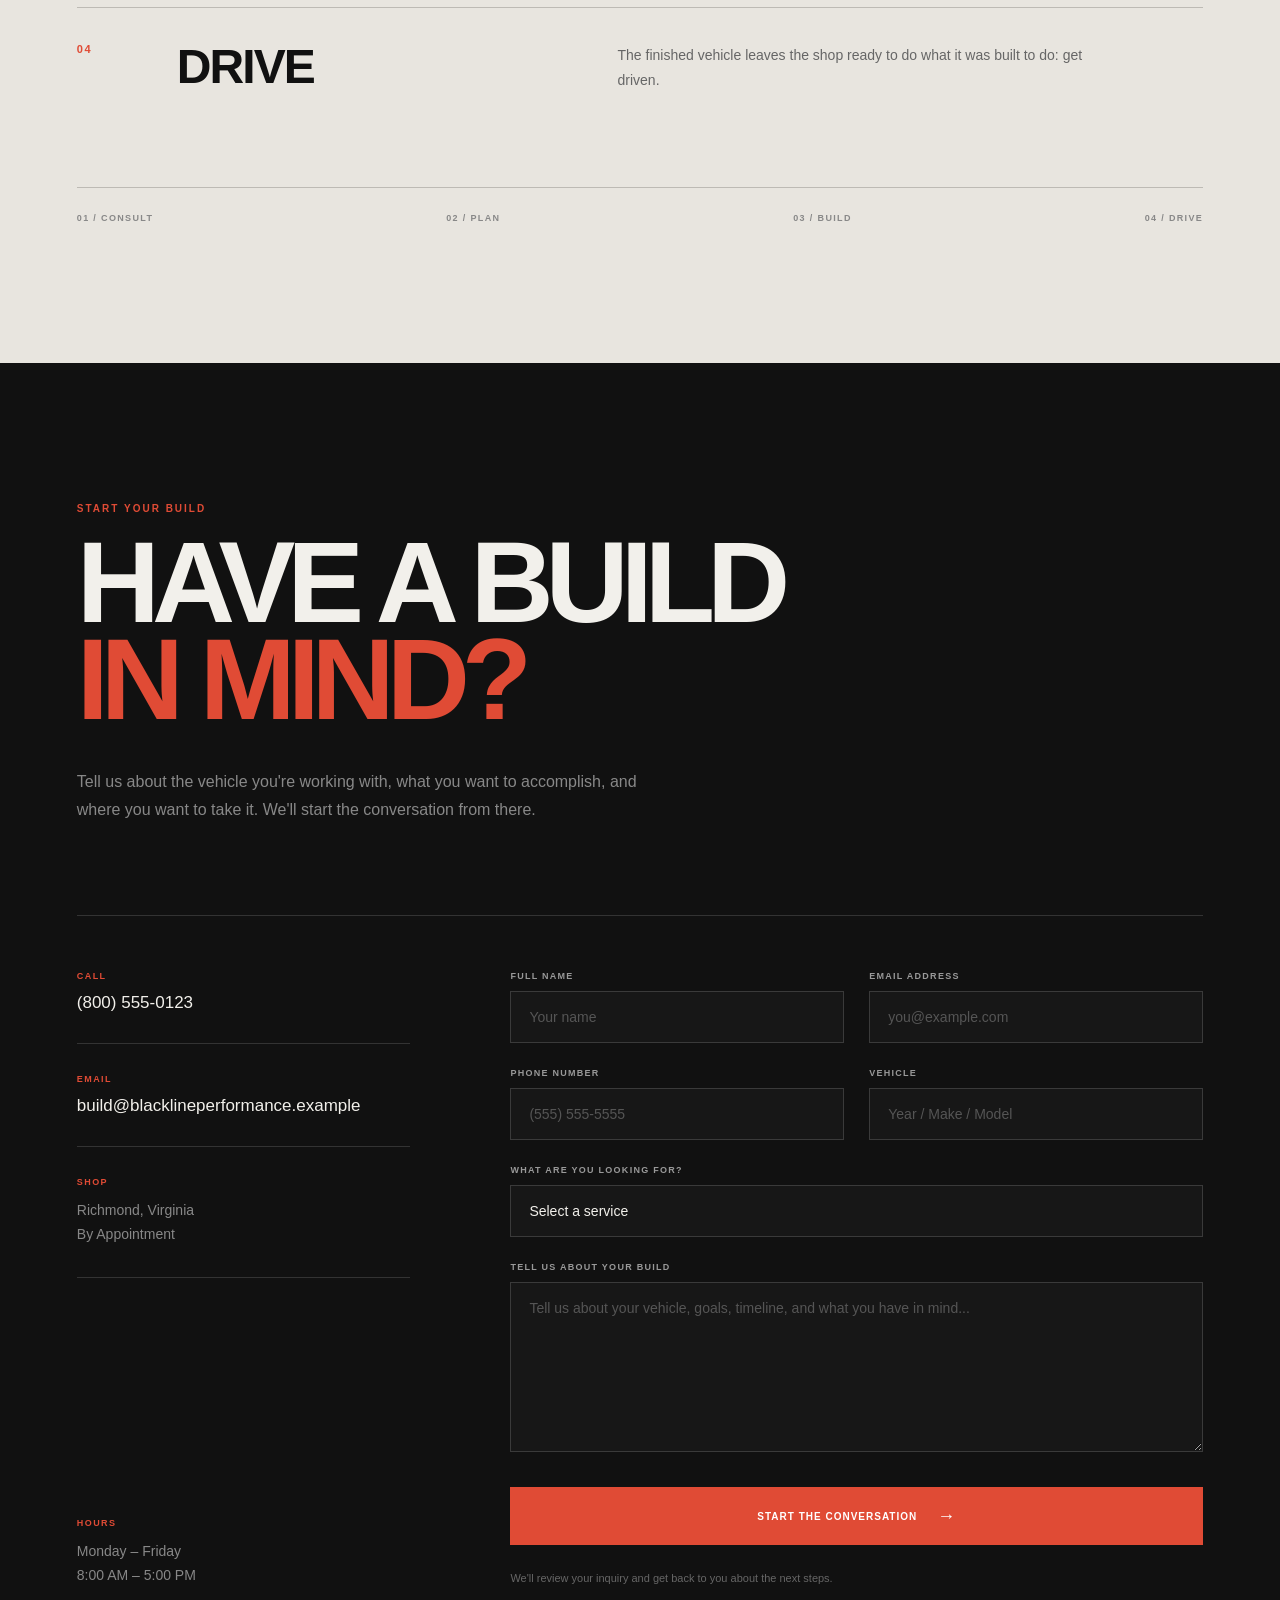
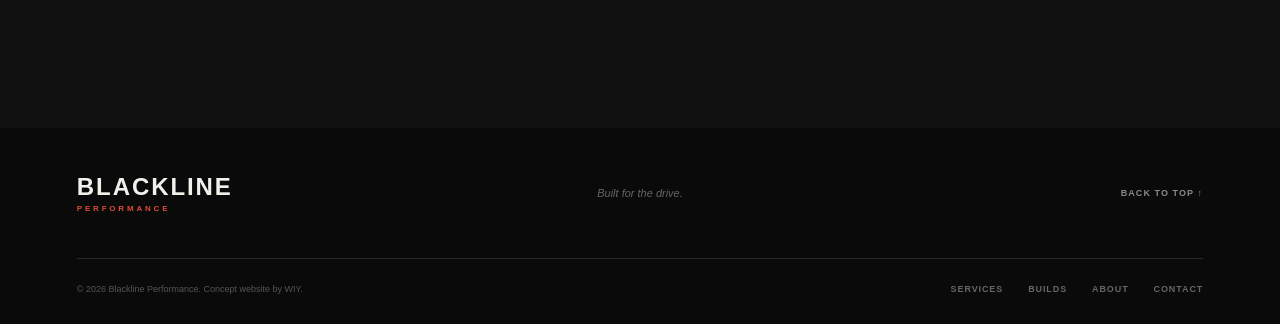
==== commit c0232499: "Links" ====
--- a/index.html
+++ b/index.html
@@ -407,7 +407,7 @@
             <div class="build-card__image">
 
                 <img
-                    src="assets/camaro.jpg"
+                    src="assets/camaro.png"
                     alt="1969 Chevrolet Camaro SS">
 
                 <span class="build-card__number">
@@ -454,7 +454,7 @@
             <div class="build-card__image">
 
                 <img
-                    src="assets/chevelle.jpg"
+                    src="assets/chevelle.png"
                     alt="1970 Chevrolet Chevelle">
 
                 <span class="build-card__number">
@@ -501,7 +501,7 @@
             <div class="build-card__image">
 
                 <img
-                    src="assets/mustang.jpg"
+                    src="assets/mustang.png"
                     alt="1967 Ford Mustang Fastback GT">
 
                 <span class="build-card__number">
@@ -625,7 +625,7 @@
     <div class="about__image">
 
         <img
-            src="asset/shop.jpg"
+            src="assets/shop.png"
             alt="Blackline Performance workshop">
 
         <div class="about__image-label">
--- a/style.css
+++ b/style.css
@@ -147,7 +147,7 @@
     overflow: hidden;
 
     background-image:
-        url("asset/hero.jpg");
+        url("assets/Hero.png");
 
     background-size: cover;
     background-position: center;
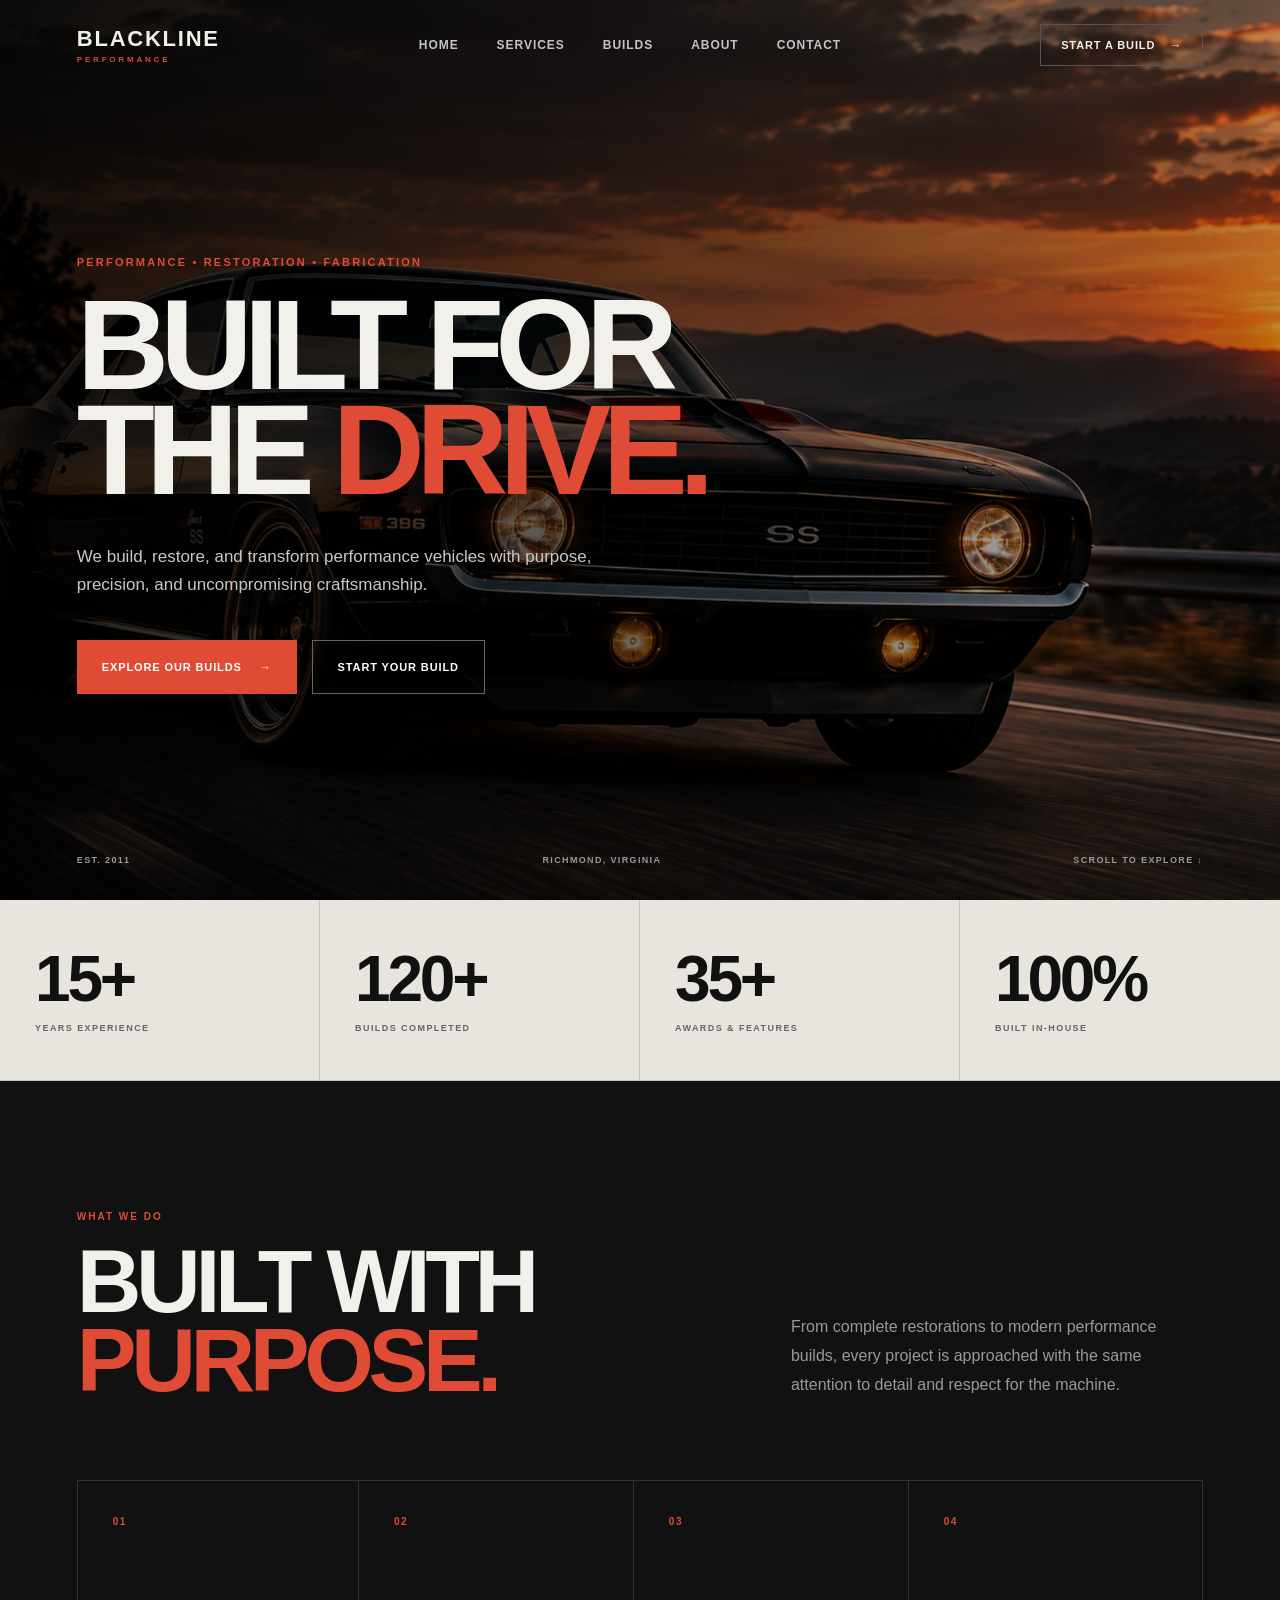
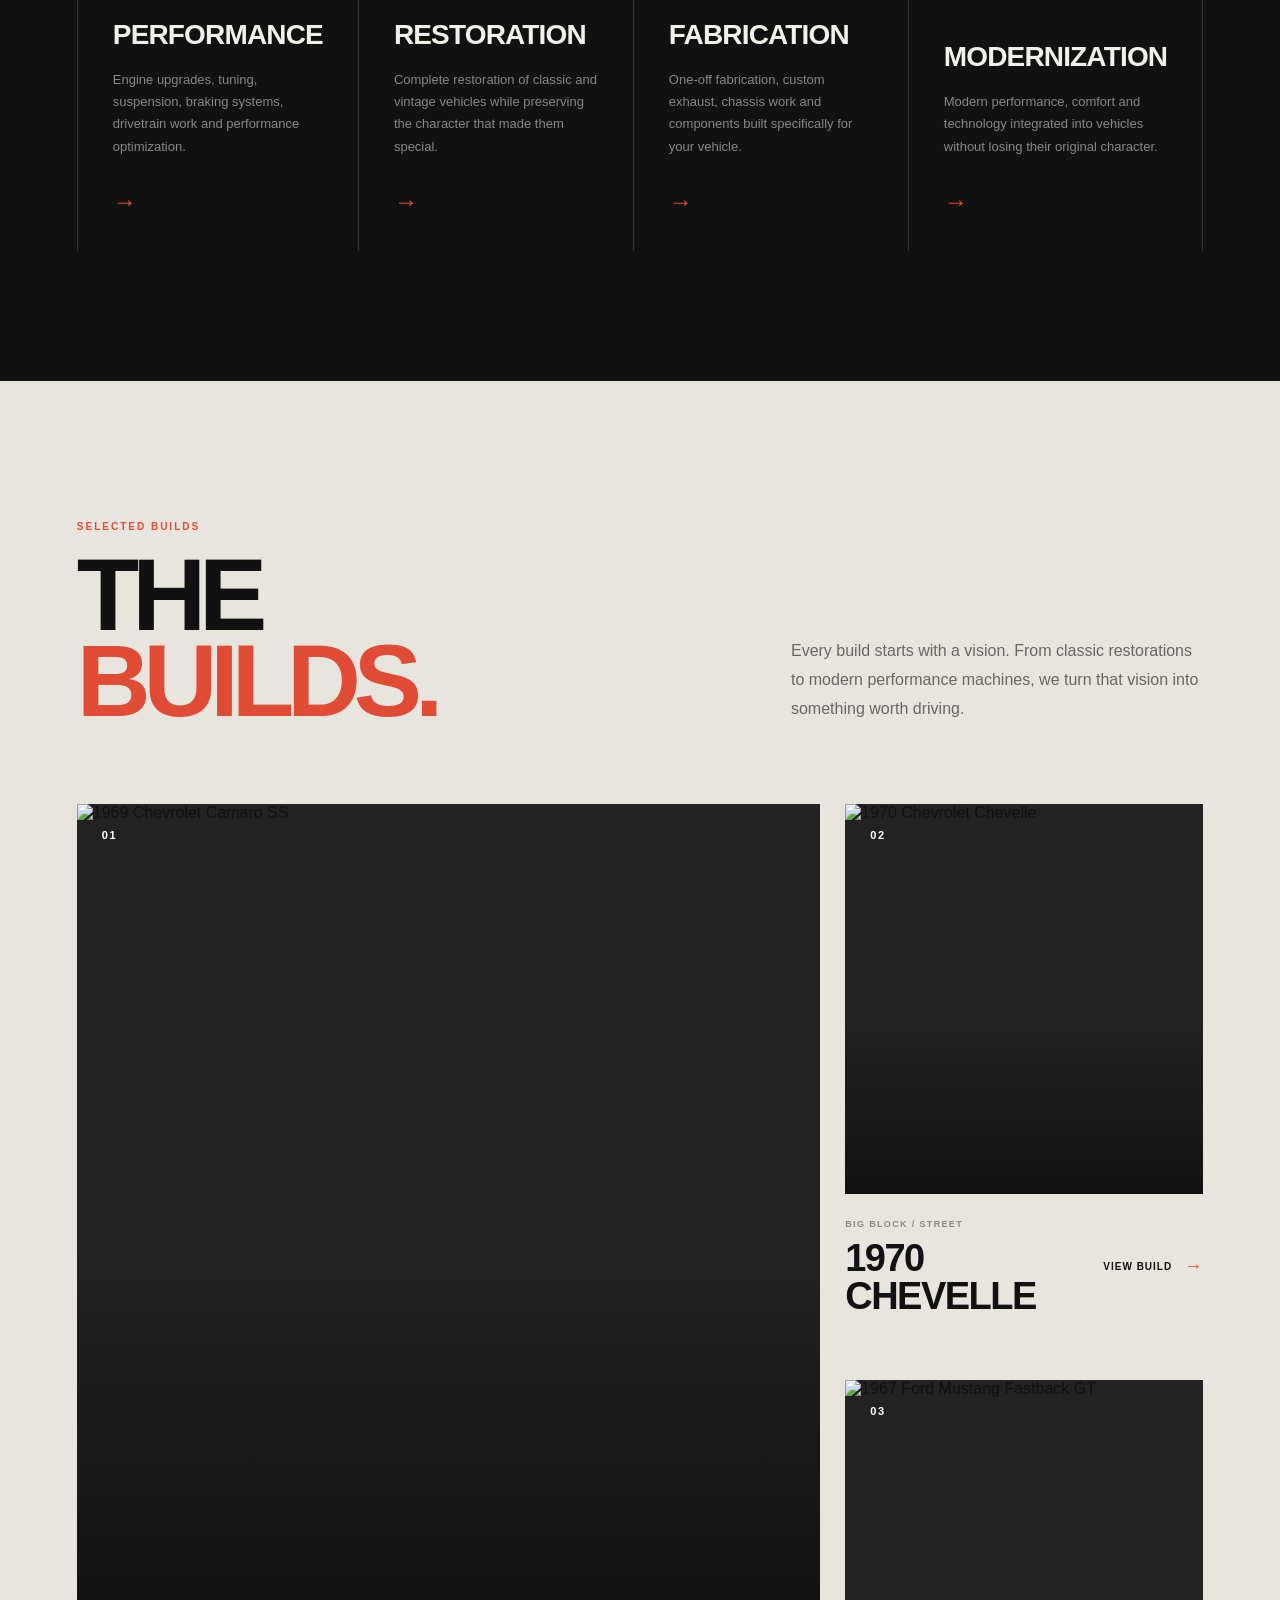
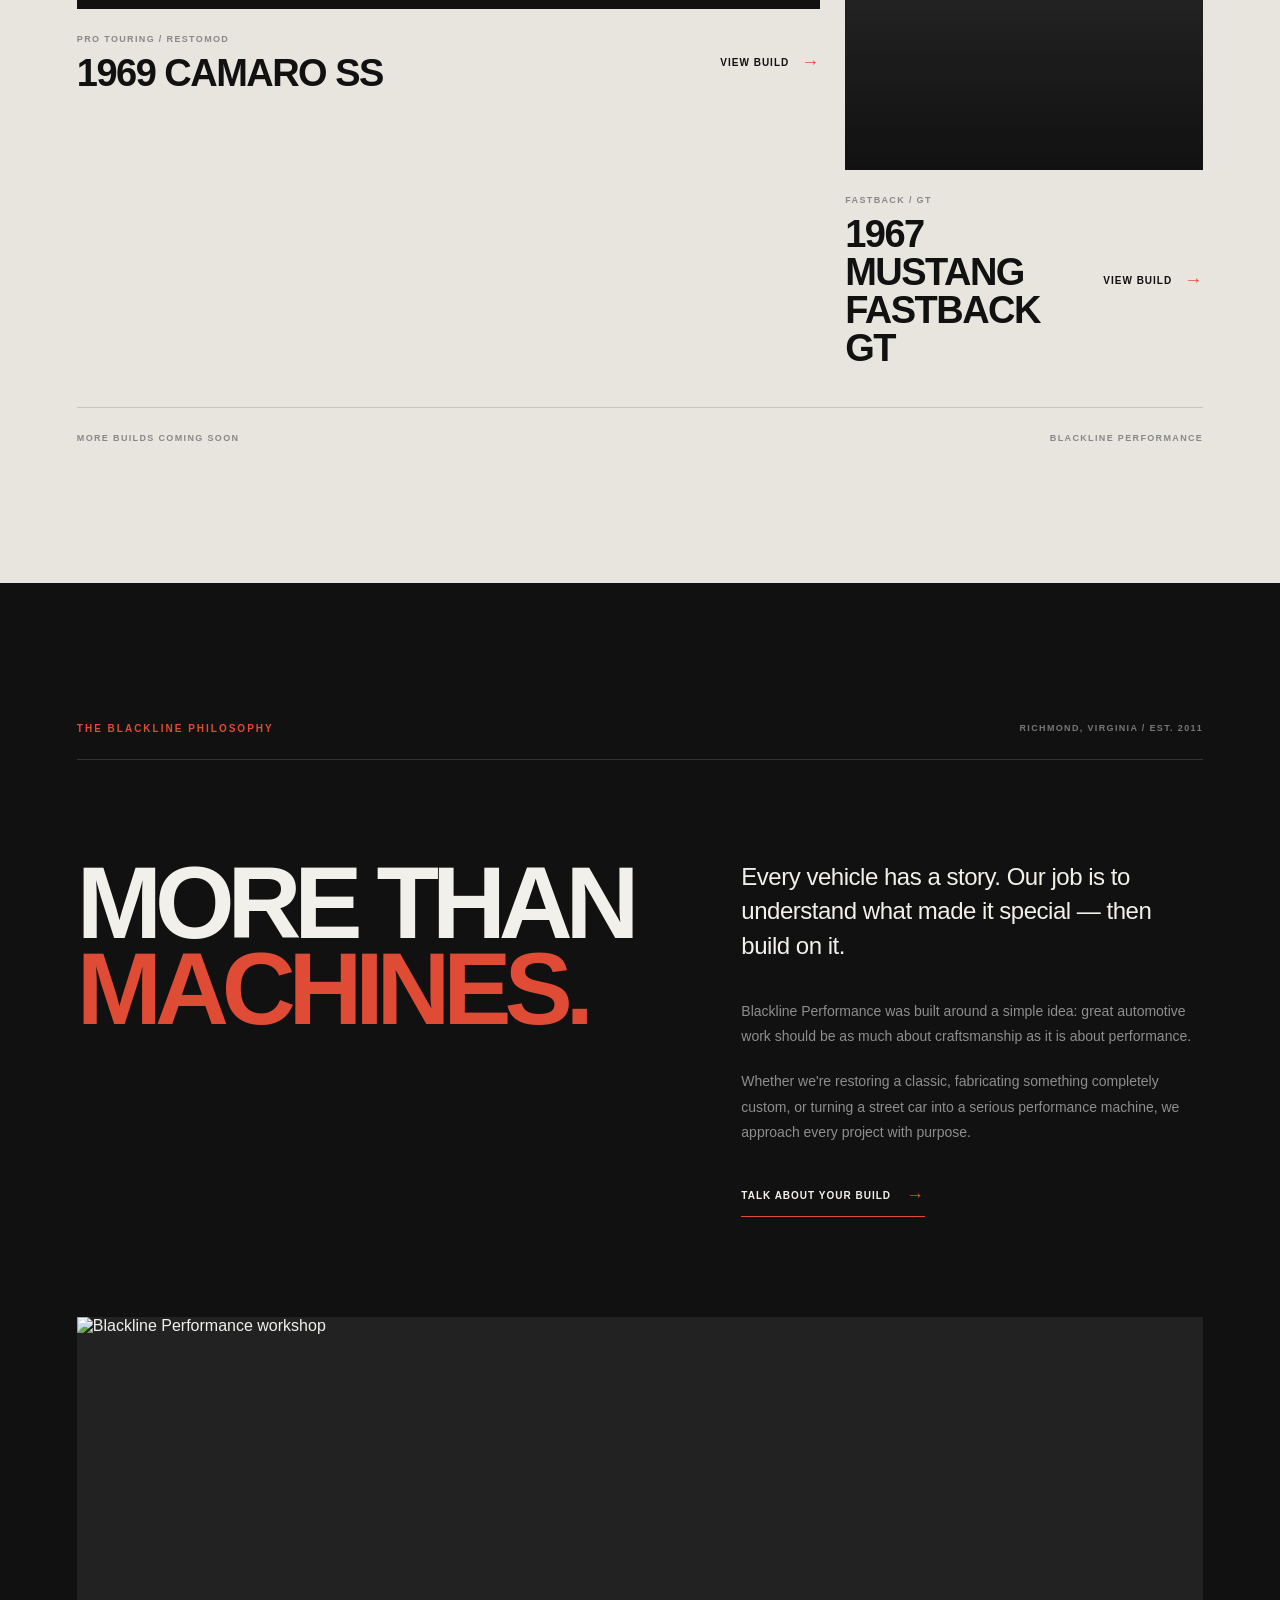
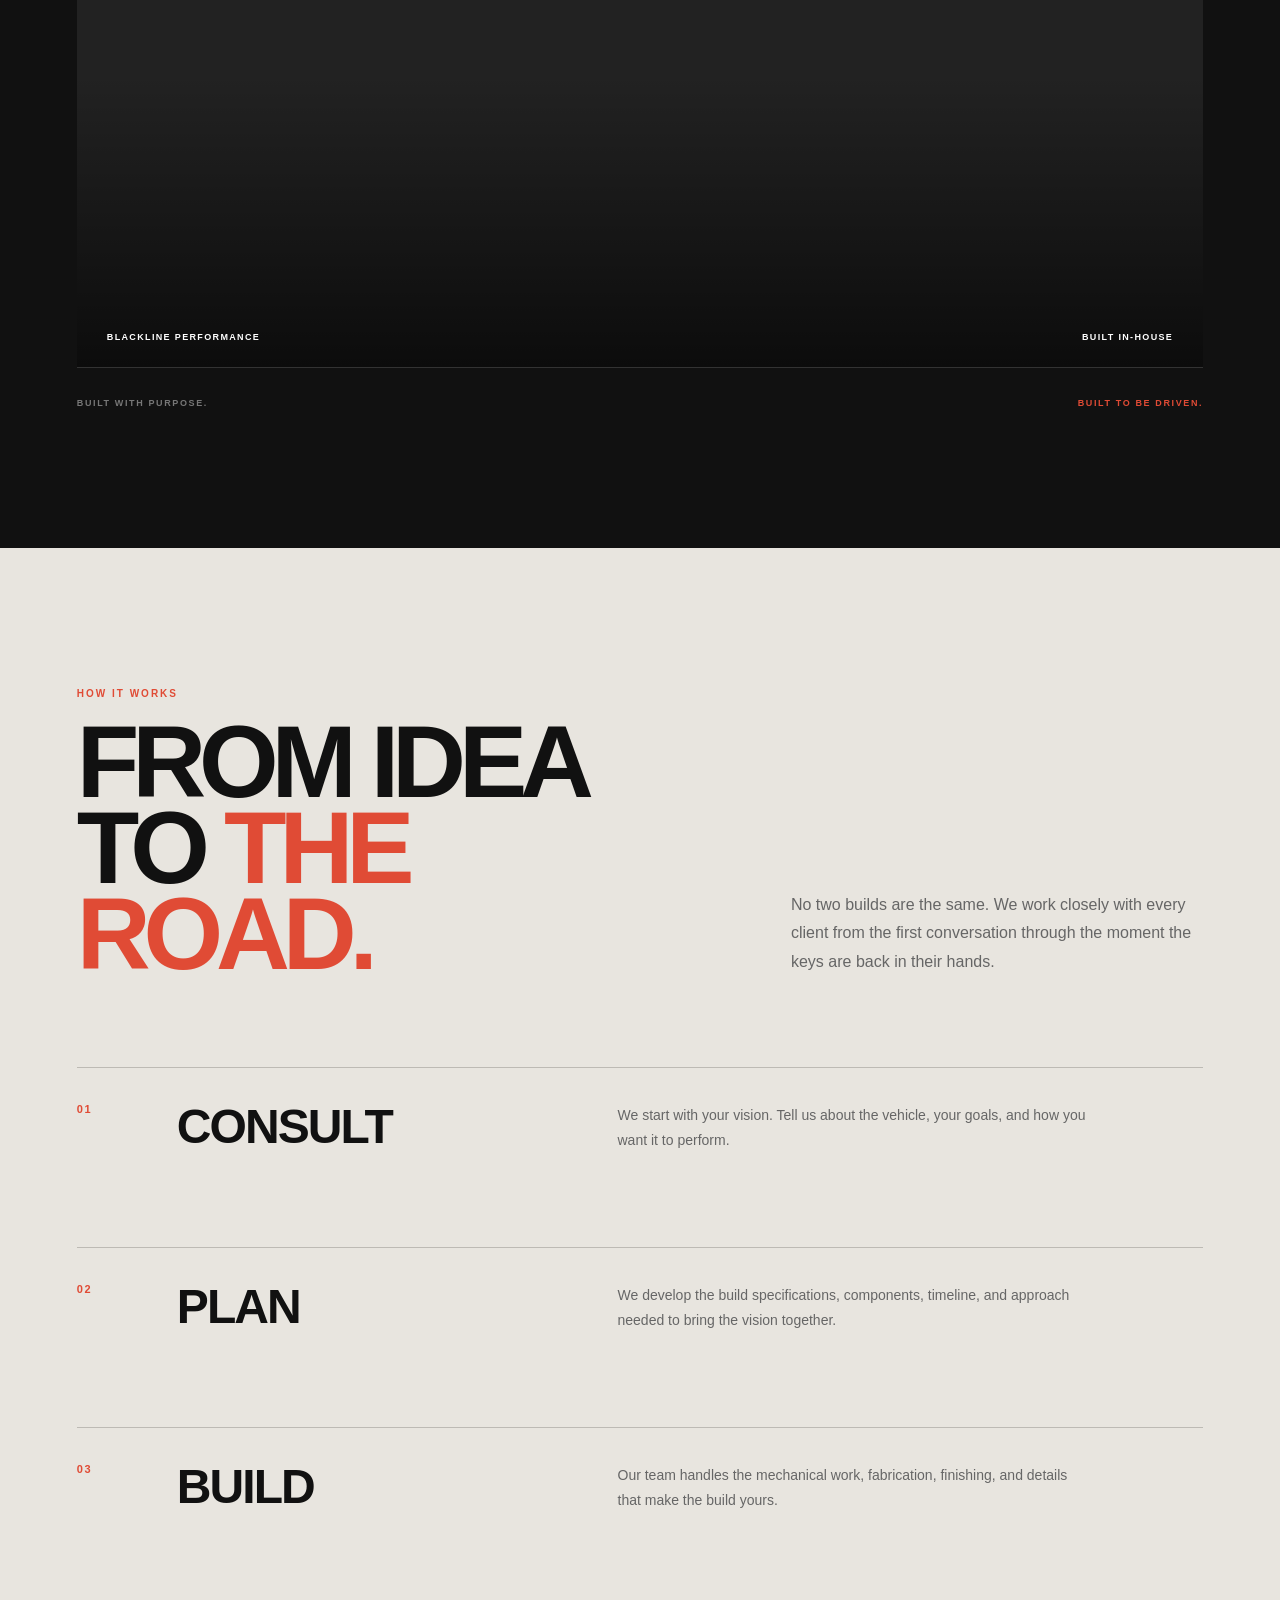
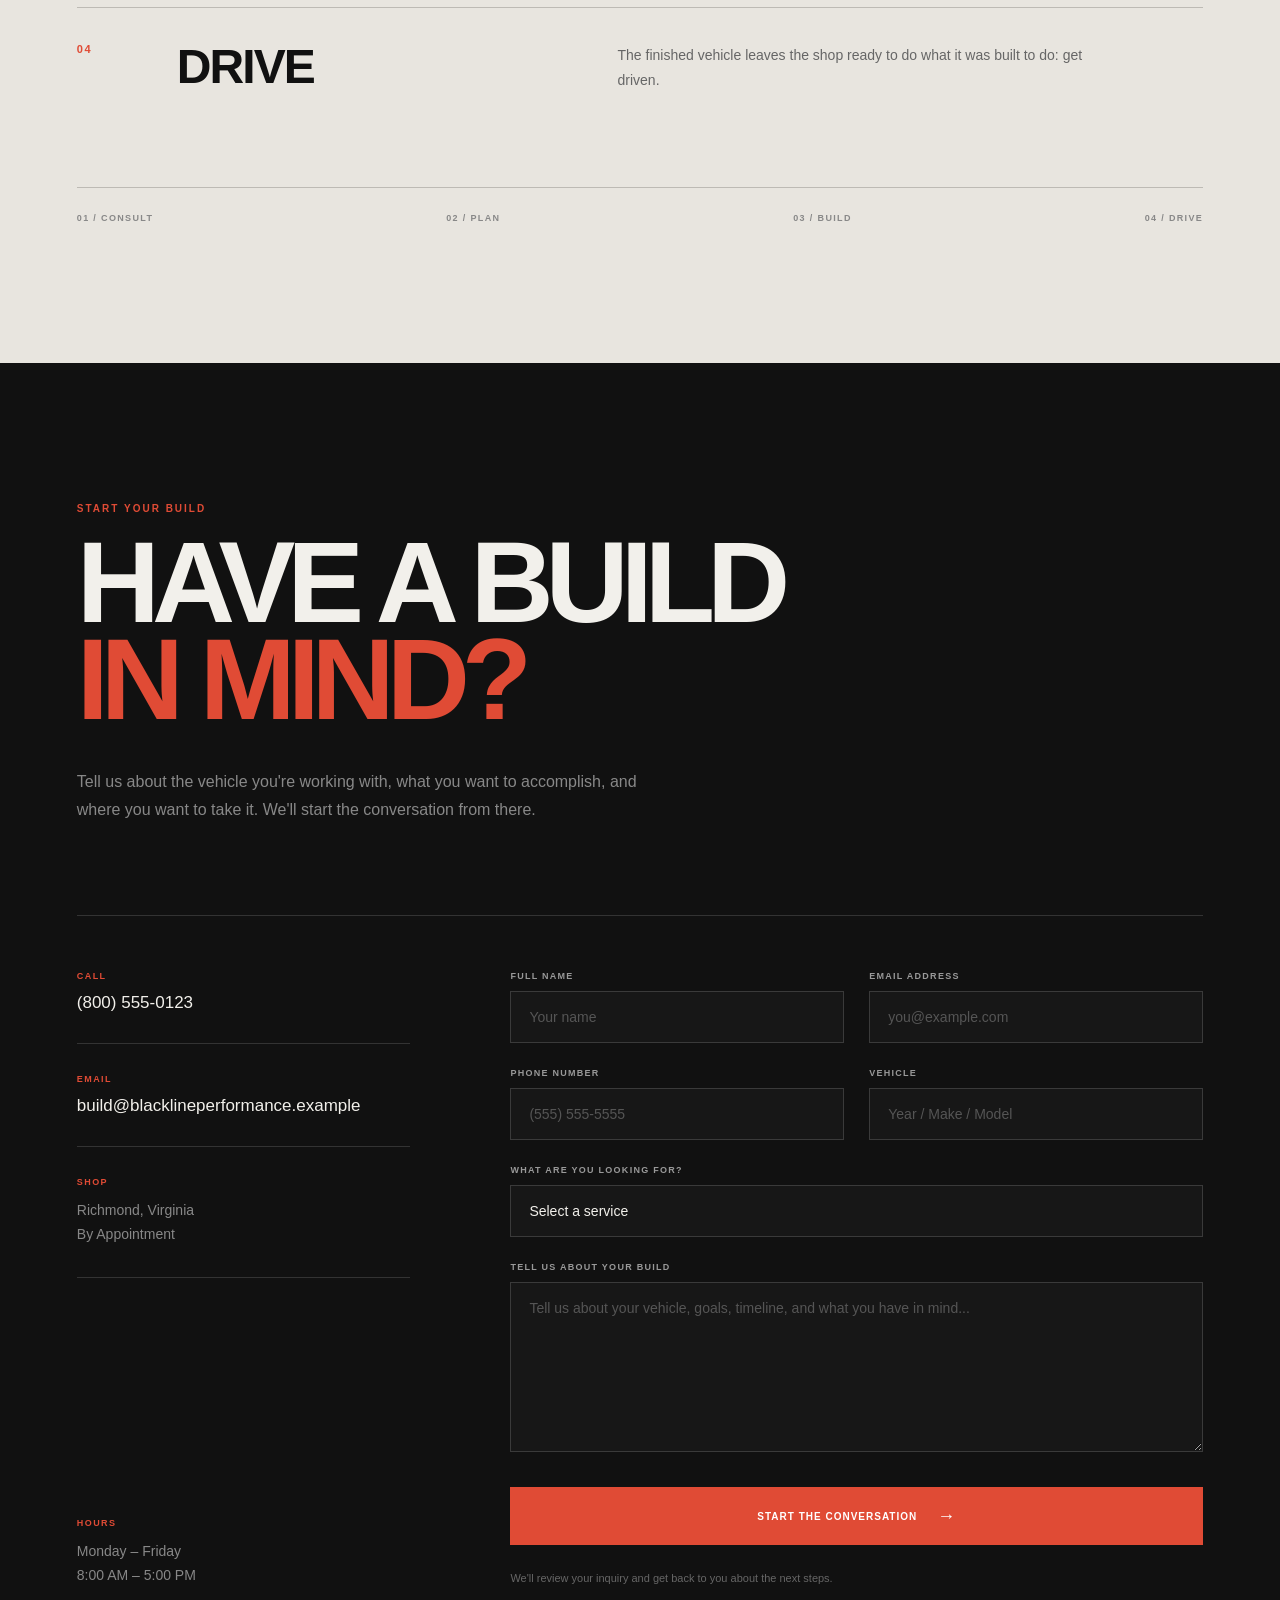
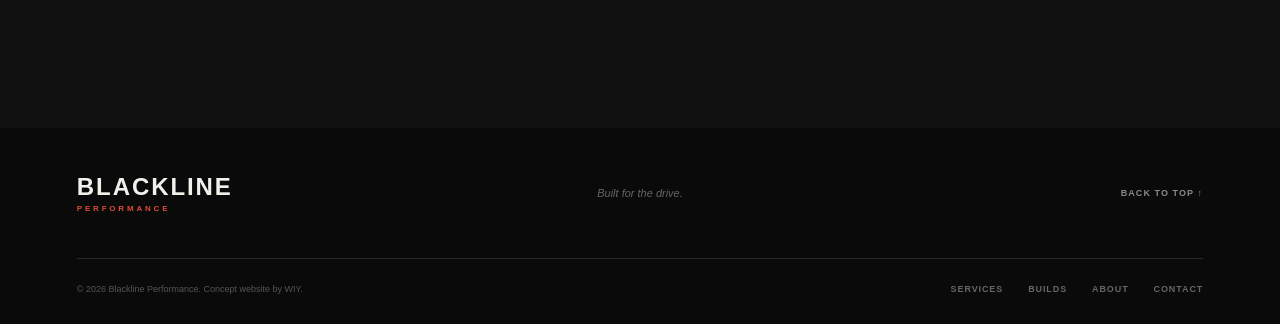
==== commit c07ec152: "Mustang build" ====
--- a/index.html
+++ b/index.html
@@ -433,7 +433,7 @@
 
 
                 <a
-                    href="#contact"
+                    href="build-camaro.html"
                     class="build-card__link">
 
                     View Build
@@ -480,7 +480,7 @@
 
 
                 <a
-                    href="#contact"
+                    href="build-chevelle.html"
                     class="build-card__link">
 
                     View Build
@@ -516,7 +516,7 @@
                 <div>
 
                     <span class="build-card__category">
-                        FOX BODY / TRACK
+                        FASTBACK / GT
                     </span>
 
                     <h3>
@@ -527,7 +527,7 @@
 
 
                 <a
-                    href="#contact"
+                    href="build-fastback.html"
                     class="build-card__link">
 
                     View Build
--- a/style.css
+++ b/style.css
@@ -2004,3 +2004,1095 @@
 
 }
 
+/* =========================================
+   CONFIRMATION PAGE
+========================================= */
+
+.confirmation-page {
+    min-height: 100vh;
+
+    display: flex;
+    flex-direction: column;
+
+    background: #111111;
+    color: #f2f0eb;
+}
+
+
+.confirmation {
+    flex: 1;
+
+    min-height: calc(100vh - 90px);
+
+    display: grid;
+    grid-template-columns: 1.1fr 0.9fr;
+
+    align-items: center;
+
+    gap: 100px;
+
+    padding: 90px 6%;
+}
+
+
+/* =========================================
+   CONTENT
+========================================= */
+
+.confirmation__content {
+    max-width: 760px;
+}
+
+
+.confirmation__number {
+    display: block;
+
+    margin-bottom: 35px;
+
+    font-size: 10px;
+    font-weight: 700;
+
+    letter-spacing: 0.18em;
+
+    color: #777777;
+}
+
+
+.confirmation__eyebrow {
+    margin-bottom: 20px;
+
+    font-size: 10px;
+    font-weight: 700;
+
+    letter-spacing: 0.2em;
+
+    color: #e04b35;
+}
+
+
+.confirmation h1 {
+    margin: 0;
+
+    font-size: clamp(65px, 8vw, 120px);
+    line-height: 0.84;
+
+    letter-spacing: -0.07em;
+
+    text-transform: uppercase;
+}
+
+
+.confirmation h1 span {
+    color: #e04b35;
+}
+
+
+.confirmation__message {
+    max-width: 620px;
+
+    margin-top: 40px;
+
+    font-size: 17px;
+    line-height: 1.8;
+
+    color: #999999;
+}
+
+
+/* =========================================
+   DETAILS
+========================================= */
+
+.confirmation__details {
+    display: grid;
+    grid-template-columns: 1fr 1fr;
+
+    max-width: 700px;
+
+    gap: 40px;
+
+    margin-top: 50px;
+
+    padding-top: 30px;
+
+    border-top: 1px solid #333333;
+}
+
+
+.confirmation__detail span {
+    display: block;
+
+    margin-bottom: 12px;
+
+    font-size: 9px;
+    font-weight: 700;
+
+    letter-spacing: 0.16em;
+
+    color: #e04b35;
+}
+
+
+.confirmation__detail p {
+    margin: 0;
+
+    font-size: 13px;
+    line-height: 1.7;
+
+    color: #888888;
+}
+
+
+/* =========================================
+   BUTTONS
+========================================= */
+
+.confirmation__actions {
+    display: flex;
+
+    flex-wrap: wrap;
+
+    gap: 15px;
+
+    margin-top: 45px;
+}
+
+
+.confirmation__button {
+    min-height: 54px;
+
+    padding: 0 25px;
+
+    display: inline-flex;
+    align-items: center;
+    justify-content: center;
+
+    gap: 18px;
+
+    font-size: 10px;
+    font-weight: 700;
+
+    text-transform: uppercase;
+    letter-spacing: 0.1em;
+
+    transition: 0.3s ease;
+}
+
+
+.confirmation__button--primary {
+    background: #e04b35;
+    color: #ffffff;
+}
+
+
+.confirmation__button--primary:hover {
+    background: #ffffff;
+    color: #111111;
+}
+
+
+.confirmation__button--secondary {
+    border: 1px solid #444444;
+    color: #ffffff;
+}
+
+
+.confirmation__button--secondary:hover {
+    border-color: #e04b35;
+    color: #e04b35;
+}
+
+
+/* =========================================
+   RIGHT SIDE
+========================================= */
+
+.confirmation__visual {
+    min-height: 500px;
+
+    display: flex;
+    flex-direction: column;
+
+    justify-content: center;
+    align-items: flex-end;
+
+    text-align: right;
+}
+
+
+.confirmation__visual-number {
+    font-size: clamp(100px, 15vw, 220px);
+
+    font-weight: 800;
+
+    line-height: 0.75;
+
+    letter-spacing: -0.08em;
+
+    color: #191919;
+}
+
+
+.confirmation__visual-line {
+    width: 100%;
+    max-width: 430px;
+
+    height: 1px;
+
+    margin: 35px 0;
+
+    background: #333333;
+}
+
+
+.confirmation__visual p {
+    margin: 0;
+
+    font-size: clamp(55px, 7vw, 100px);
+
+    line-height: 0.85;
+
+    font-weight: 800;
+
+    letter-spacing: -0.07em;
+}
+
+
+.confirmation__visual-accent {
+    color: #e04b35;
+}
+
+
+.confirmation__visual span {
+    margin-top: 25px;
+
+    font-size: 9px;
+    font-weight: 700;
+
+    letter-spacing: 0.2em;
+
+    color: #777777;
+}
+
+
+/* =========================================
+   FOOTER
+========================================= */
+
+.confirmation-footer {
+    min-height: 90px;
+
+    padding: 25px 6%;
+
+    border-top: 1px solid #292929;
+
+    display: flex;
+
+    align-items: center;
+    justify-content: space-between;
+}
+
+
+.confirmation-footer div {
+    display: flex;
+    flex-direction: column;
+}
+
+
+.confirmation-footer strong {
+    font-size: 18px;
+
+    letter-spacing: 0.08em;
+}
+
+
+.confirmation-footer span {
+    margin-top: 3px;
+
+    font-size: 7px;
+
+    letter-spacing: 0.35em;
+
+    color: #e04b35;
+}
+
+
+.confirmation-footer p {
+    margin: 0;
+
+    font-size: 9px;
+
+    color: #555555;
+}
+
+
+/* =========================================
+   CONFIRMATION MOBILE
+========================================= */
+
+@media (max-width: 900px) {
+
+    .confirmation {
+        grid-template-columns: 1fr;
+
+        gap: 70px;
+
+        padding: 80px 6%;
+    }
+
+
+    .confirmation__visual {
+        min-height: 300px;
+
+        align-items: flex-start;
+
+        text-align: left;
+    }
+
+
+    .confirmation__visual-line {
+        max-width: 100%;
+    }
+
+
+    .confirmation__visual-number {
+        font-size: 130px;
+    }
+
+}
+
+
+@media (max-width: 600px) {
+
+    .confirmation {
+        padding: 65px 25px 75px;
+
+        gap: 60px;
+    }
+
+
+    .confirmation h1 {
+        font-size: clamp(58px, 16vw, 85px);
+    }
+
+
+    .confirmation__message {
+        font-size: 15px;
+
+        margin-top: 30px;
+    }
+
+
+    .confirmation__details {
+        grid-template-columns: 1fr;
+
+        gap: 30px;
+
+        margin-top: 40px;
+    }
+
+
+    .confirmation__actions {
+        flex-direction: column;
+
+        margin-top: 35px;
+    }
+
+
+    .confirmation__button {
+        width: 100%;
+    }
+
+
+    .confirmation__visual {
+        min-height: 220px;
+    }
+
+
+    .confirmation__visual-number {
+        font-size: 100px;
+    }
+
+
+    .confirmation__visual p {
+        font-size: 60px;
+    }
+
+
+    .confirmation-footer {
+        padding: 30px 25px;
+
+        flex-direction: column;
+
+        align-items: flex-start;
+
+        gap: 20px;
+    }
+
+}
+
+
+/* =========================================
+   INDIVIDUAL BUILD PAGE
+========================================= */
+
+.build-page {
+    background: #111111;
+    color: #f2f0eb;
+}
+
+
+/* =========================================
+   BUILD NAV
+========================================= */
+
+.build-page .header {
+    position: absolute;
+}
+
+
+.build-page__back {
+    display: none;
+
+    font-size: 9px;
+    font-weight: 700;
+
+    text-transform: uppercase;
+    letter-spacing: 0.12em;
+
+    color: #999999;
+}
+
+
+/* =========================================
+   BUILD HERO
+========================================= */
+
+.build-hero {
+    position: relative;
+
+    min-height: 90vh;
+
+    display: flex;
+    align-items: flex-end;
+
+    overflow: hidden;
+}
+
+
+.build-hero__image {
+    position: absolute;
+    inset: 0;
+
+    width: 100%;
+    height: 100%;
+
+    object-fit: cover;
+}
+
+
+.build-hero__overlay {
+    position: absolute;
+    inset: 0;
+
+    background:
+        linear-gradient(
+            90deg,
+            rgba(0, 0, 0, 0.88) 0%,
+            rgba(0, 0, 0, 0.48) 55%,
+            rgba(0, 0, 0, 0.2) 100%
+        );
+}
+
+
+.build-hero__content {
+    position: relative;
+    z-index: 2;
+
+    padding: 170px 6% 130px;
+
+    max-width: 1000px;
+}
+
+
+.build-hero__eyebrow {
+    margin-bottom: 25px;
+
+    font-size: 10px;
+    font-weight: 700;
+
+    letter-spacing: 0.2em;
+
+    color: #e04b35;
+}
+
+
+.build-hero h1 {
+    margin: 0;
+
+    font-size: clamp(75px, 11vw, 160px);
+    line-height: 0.8;
+
+    font-weight: 800;
+
+    letter-spacing: -0.08em;
+
+    text-transform: uppercase;
+}
+
+
+.build-hero h1 span {
+    color: #e04b35;
+}
+
+
+.build-hero__description {
+    max-width: 520px;
+
+    margin-top: 40px;
+
+    font-size: 16px;
+    line-height: 1.7;
+
+    color: #cccccc;
+}
+
+
+.build-hero__bottom {
+    position: absolute;
+
+    z-index: 3;
+
+    left: 6%;
+    right: 6%;
+    bottom: 30px;
+
+    display: flex;
+    justify-content: space-between;
+
+    font-size: 8px;
+    font-weight: 700;
+
+    letter-spacing: 0.15em;
+
+    color: #999999;
+}
+
+
+/* =========================================
+   BUILD OVERVIEW
+========================================= */
+
+.build-overview {
+    display: grid;
+
+    grid-template-columns: 1fr 0.9fr;
+
+    gap: 100px;
+
+    padding: 140px 6%;
+
+    background: #e8e5df;
+
+    color: #111111;
+}
+
+
+.build-overview__heading h2,
+.build-specs__heading h2 {
+    margin: 0;
+
+    font-size: clamp(60px, 8vw, 110px);
+
+    line-height: 0.84;
+
+    letter-spacing: -0.07em;
+
+    text-transform: uppercase;
+}
+
+
+.build-overview__heading h2 span,
+.build-specs__heading h2 span {
+    color: #e04b35;
+}
+
+
+.build-overview__content {
+    align-self: center;
+
+    max-width: 600px;
+}
+
+
+.build-overview__lead {
+    margin-bottom: 30px;
+
+    font-size: 24px;
+    line-height: 1.45;
+
+    letter-spacing: -0.02em;
+}
+
+
+.build-overview__content p:not(.build-overview__lead) {
+    margin-bottom: 20px;
+
+    font-size: 14px;
+    line-height: 1.8;
+
+    color: #666666;
+}
+
+
+/* =========================================
+   BUILD SPECS
+========================================= */
+
+.build-specs {
+    padding: 140px 6%;
+
+    background: #111111;
+}
+
+
+.build-specs__heading {
+    margin-bottom: 80px;
+}
+
+
+.build-specs__grid {
+    display: grid;
+
+    grid-template-columns: repeat(3, 1fr);
+
+    border-top: 1px solid #333333;
+}
+
+
+.build-spec {
+    min-height: 260px;
+
+    padding: 35px;
+
+    border-right: 1px solid #333333;
+    border-bottom: 1px solid #333333;
+}
+
+
+.build-spec:nth-child(3n + 1) {
+    border-left: 1px solid #333333;
+}
+
+
+.build-spec > span {
+    display: block;
+
+    margin-bottom: 35px;
+
+    font-size: 9px;
+    font-weight: 700;
+
+    letter-spacing: 0.16em;
+
+    color: #e04b35;
+}
+
+
+.build-spec strong {
+    display: block;
+
+    margin-bottom: 15px;
+
+    font-size: 25px;
+
+    line-height: 1;
+
+    letter-spacing: -0.03em;
+}
+
+
+.build-spec p {
+    max-width: 280px;
+
+    font-size: 12px;
+    line-height: 1.7;
+
+    color: #777777;
+}
+
+
+/* =========================================
+   FEATURE IMAGE
+========================================= */
+
+.build-feature {
+    position: relative;
+
+    height: 750px;
+
+    overflow: hidden;
+
+    background: #222222;
+}
+
+
+.build-feature img {
+    width: 100%;
+    height: 100%;
+
+    object-fit: cover;
+
+    display: block;
+
+    transition: transform 0.8s ease;
+}
+
+
+.build-feature:hover img {
+    transform: scale(1.02);
+}
+
+
+.build-feature::after {
+    content: "";
+
+    position: absolute;
+    inset: 0;
+
+    background: linear-gradient(
+        to top,
+        rgba(0, 0, 0, 0.75),
+        transparent 50%
+    );
+}
+
+
+.build-feature__caption {
+    position: absolute;
+
+    z-index: 2;
+
+    left: 6%;
+    right: 6%;
+    bottom: 35px;
+
+    display: flex;
+    justify-content: space-between;
+    align-items: center;
+
+    font-size: 10px;
+    font-weight: 700;
+
+    letter-spacing: 0.16em;
+}
+
+
+.build-feature__caption span {
+    color: #e04b35;
+}
+
+
+.build-feature__caption p {
+    margin: 0;
+}
+
+
+/* =========================================
+   BUILD PHILOSOPHY
+========================================= */
+
+.build-philosophy {
+    display: grid;
+
+    grid-template-columns: 0.7fr 1fr 0.9fr;
+
+    gap: 60px;
+
+    padding: 140px 6%;
+
+    background: #111111;
+}
+
+
+.build-philosophy h2 {
+    margin: 0;
+
+    font-size: clamp(55px, 7vw, 100px);
+
+    line-height: 0.85;
+
+    letter-spacing: -0.07em;
+
+    text-transform: uppercase;
+}
+
+
+.build-philosophy h2 span {
+    color: #e04b35;
+}
+
+
+.build-philosophy__text {
+    align-self: end;
+
+    max-width: 450px;
+}
+
+
+.build-philosophy__text p {
+    margin-bottom: 25px;
+
+    font-size: 14px;
+    line-height: 1.8;
+
+    color: #888888;
+}
+
+
+/* =========================================
+   BUILD CTA
+========================================= */
+
+.build-cta {
+    padding: 150px 6%;
+
+    background: #e8e5df;
+
+    color: #111111;
+
+    text-align: center;
+}
+
+
+.build-cta h2 {
+    margin: 25px 0 45px;
+
+    font-size: clamp(65px, 9vw, 130px);
+
+    line-height: 0.82;
+
+    letter-spacing: -0.07em;
+
+    text-transform: uppercase;
+}
+
+
+.build-cta h2 span {
+    color: #e04b35;
+}
+
+
+.build-cta__button {
+    display: inline-flex;
+
+    align-items: center;
+    justify-content: center;
+
+    gap: 18px;
+
+    min-height: 56px;
+
+    padding: 0 30px;
+
+    background: #e04b35;
+
+    color: #ffffff;
+
+    font-size: 10px;
+    font-weight: 700;
+
+    text-transform: uppercase;
+
+    letter-spacing: 0.1em;
+
+    transition: 0.3s ease;
+}
+
+
+.build-cta__button:hover {
+    background: #111111;
+}
+
+
+.build-cta__button span {
+    font-size: 18px;
+}
+
+
+/* =========================================
+   BUILD PAGE MOBILE
+========================================= */
+
+@media (max-width: 900px) {
+
+    .build-page__back {
+        display: block;
+    }
+
+
+    .build-page .nav__links,
+    .build-page .nav__cta {
+        display: none;
+    }
+
+
+    .build-hero {
+        min-height: 85vh;
+    }
+
+
+    .build-hero__content {
+        padding: 150px 6% 120px;
+    }
+
+
+    .build-overview {
+        grid-template-columns: 1fr;
+
+        gap: 55px;
+
+        padding: 110px 6%;
+    }
+
+
+    .build-specs {
+        padding: 110px 6%;
+    }
+
+
+    .build-specs__grid {
+        grid-template-columns: repeat(2, 1fr);
+    }
+
+
+    .build-spec:nth-child(3n + 1) {
+        border-left: none;
+    }
+
+
+    .build-spec:nth-child(odd) {
+        border-left: 1px solid #333333;
+    }
+
+
+    .build-feature {
+        height: 600px;
+    }
+
+
+    .build-philosophy {
+        grid-template-columns: 1fr;
+
+        gap: 50px;
+
+        padding: 110px 6%;
+    }
+
+}
+
+
+@media (max-width: 600px) {
+
+    .build-hero {
+        min-height: 90svh;
+    }
+
+
+    .build-hero__content {
+        padding: 140px 25px 120px;
+    }
+
+
+    .build-hero h1 {
+        font-size: clamp(65px, 18vw, 100px);
+    }
+
+
+    .build-hero__description {
+        font-size: 14px;
+    }
+
+
+    .build-hero__bottom {
+        left: 25px;
+        right: 25px;
+        bottom: 25px;
+    }
+
+
+    .build-hero__bottom span:nth-child(2) {
+        display: none;
+    }
+
+
+    .build-overview {
+        padding: 90px 25px;
+    }
+
+
+    .build-overview__lead {
+        font-size: 20px;
+    }
+
+
+    .build-specs {
+        padding: 90px 25px;
+    }
+
+
+    .build-specs__heading {
+        margin-bottom: 55px;
+    }
+
+
+    .build-specs__grid {
+        grid-template-columns: 1fr;
+    }
+
+
+    .build-spec {
+        min-height: auto;
+
+        padding: 30px 25px;
+    }
+
+
+    .build-spec:nth-child(odd) {
+        border-left: 1px solid #333333;
+    }
+
+
+    .build-spec:nth-child(even) {
+        border-left: 1px solid #333333;
+    }
+
+
+    .build-feature {
+        height: 450px;
+    }
+
+
+    .build-feature__caption {
+        left: 25px;
+        right: 25px;
+        bottom: 25px;
+    }
+
+
+    .build-philosophy {
+        padding: 90px 25px;
+    }
+
+
+    .build-cta {
+        padding: 100px 25px;
+    }
+
+
+    .build-cta h2 {
+        font-size: clamp(58px, 16vw, 85px);
+    }
+
+}
+
